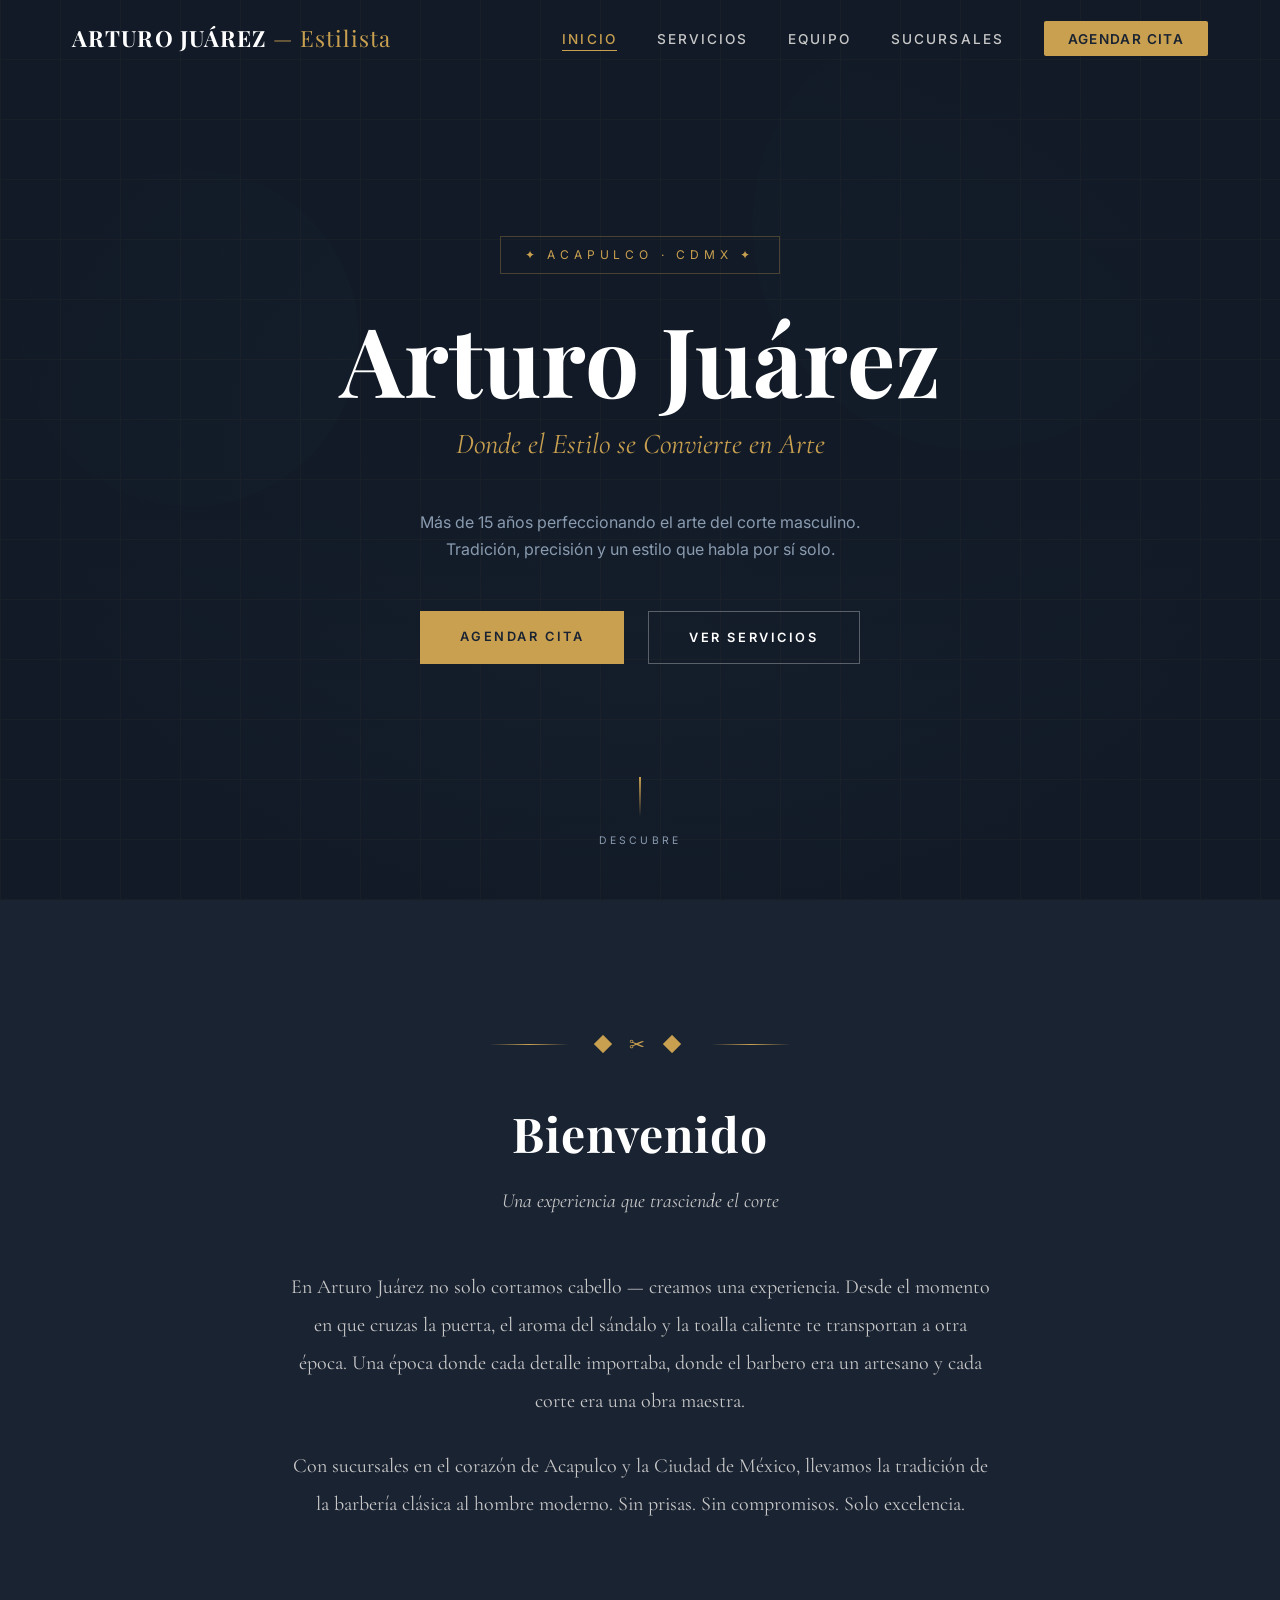
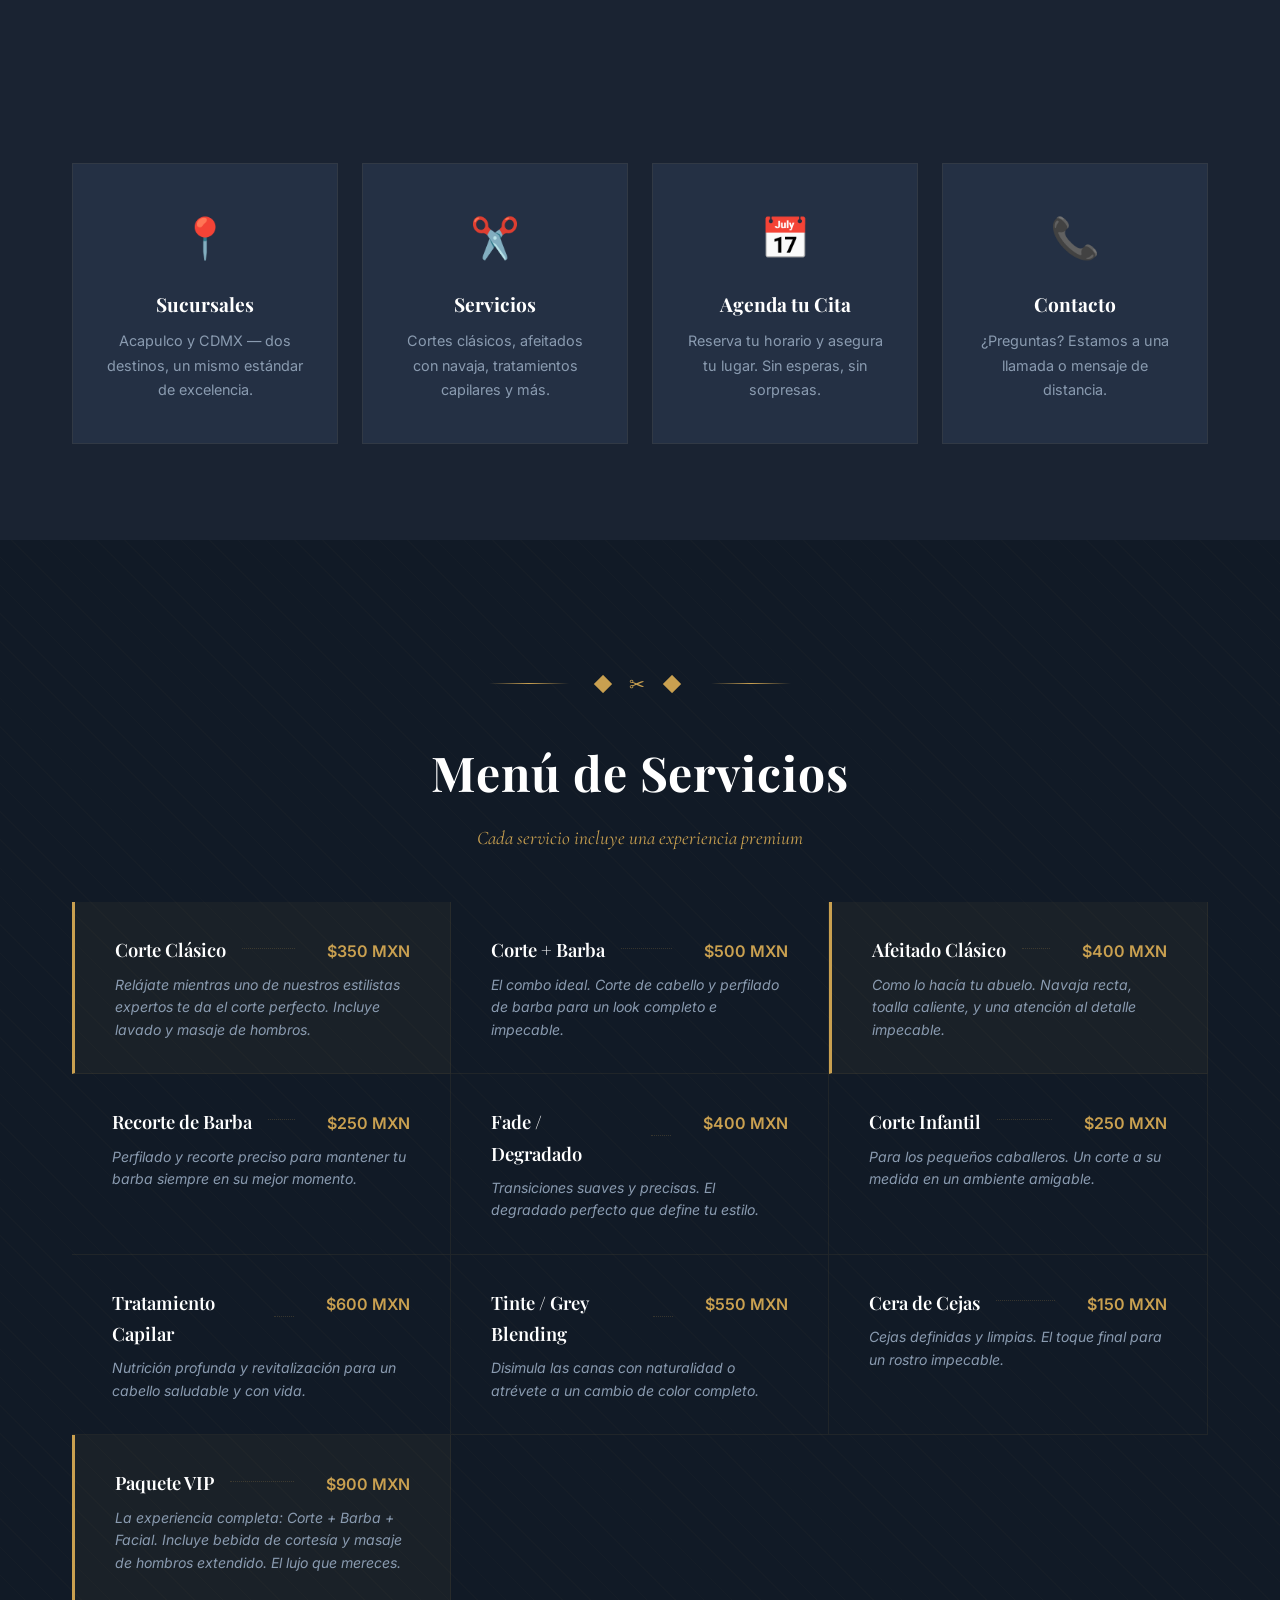
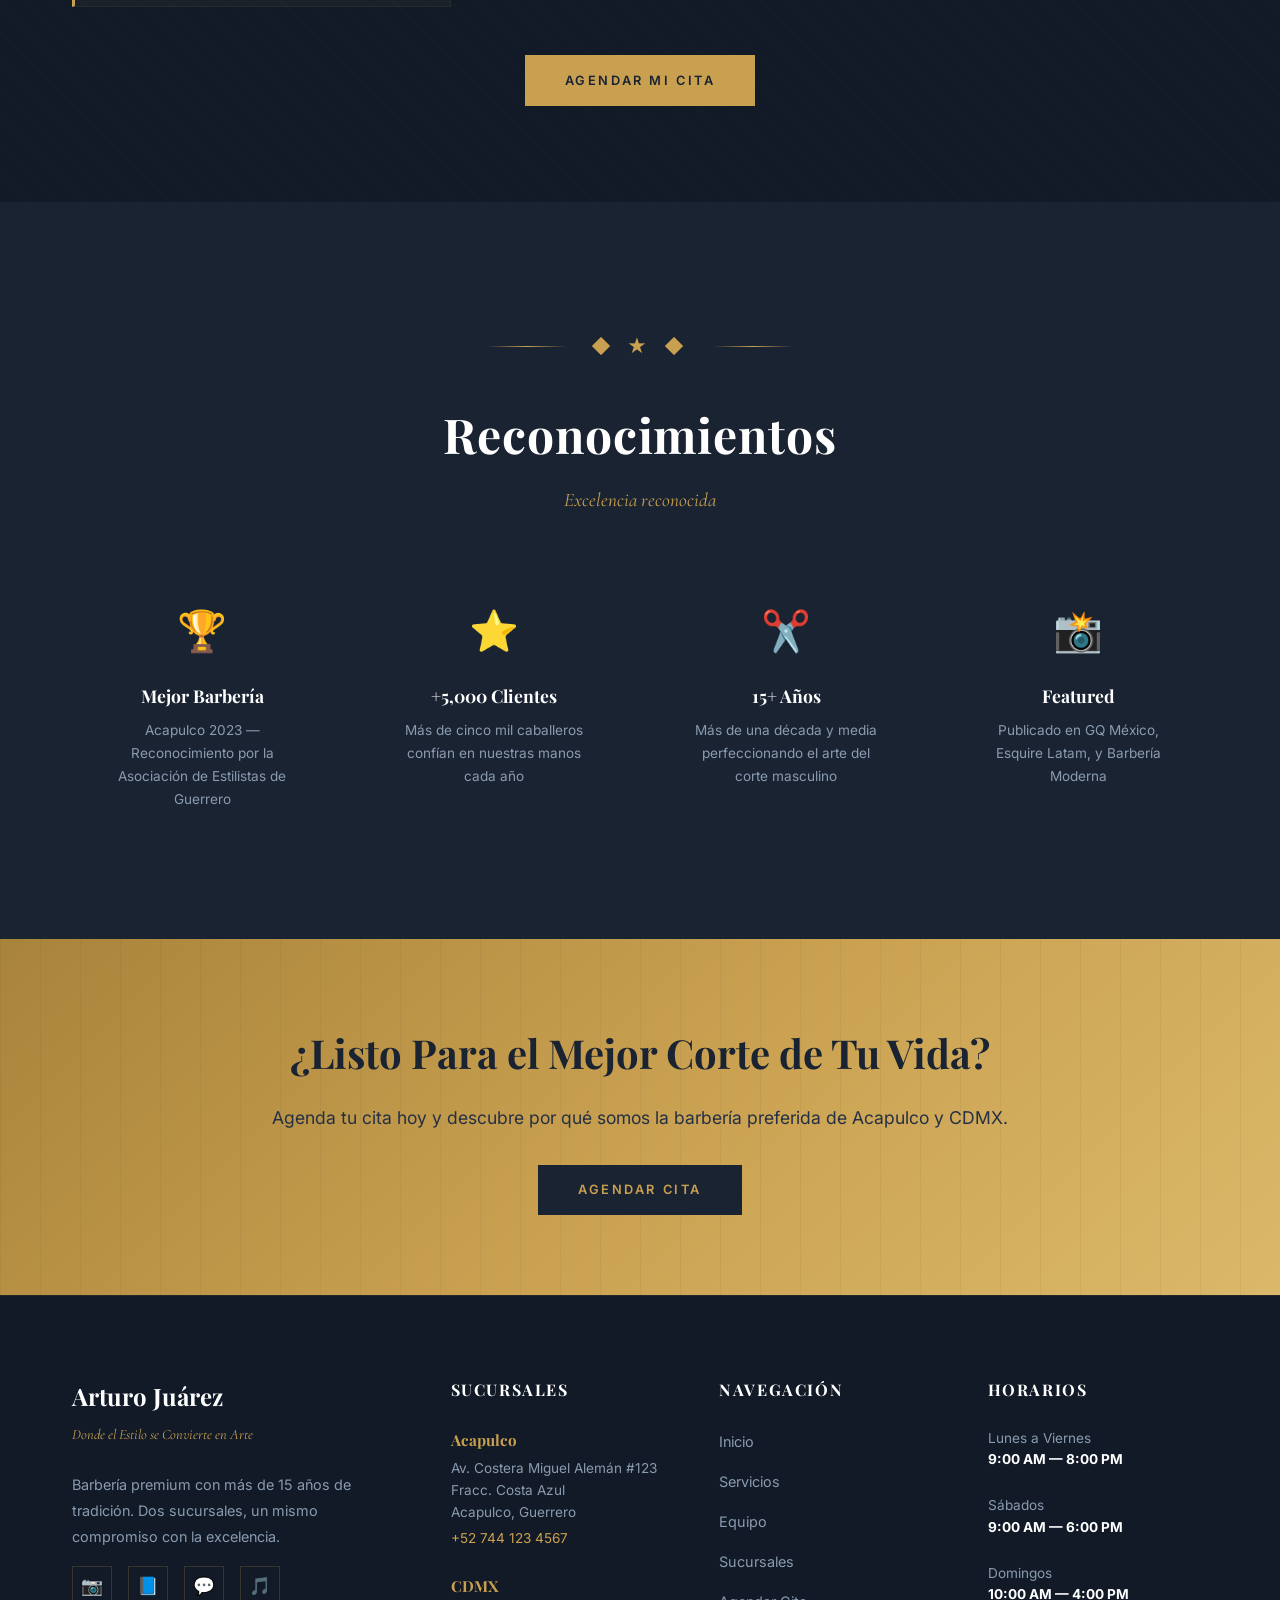
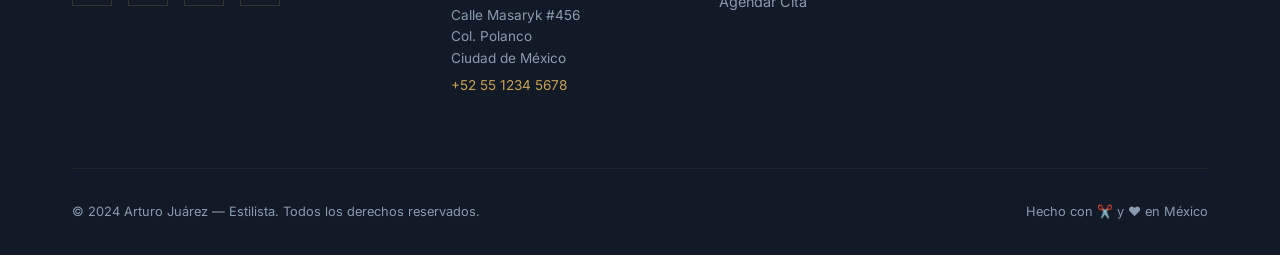
==== index.html @ 58797367 "Initial build: Arturo Juárez Estilista — premium barbershop site with scheduling" ====
<!DOCTYPE html>
<html lang="es">
<head>
  <meta charset="UTF-8">
  <meta name="viewport" content="width=device-width, initial-scale=1.0">
  <title>Arturo Juárez — Estilista | El Arte del Estilo</title>
  <meta name="description" content="Barbería premium en Acapulco y CDMX. Cortes clásicos, afeitados con navaja, y el arte del estilo masculino. Agenda tu cita hoy.">
  <link rel="stylesheet" href="style.css">
  <link rel="icon" href="data:image/svg+xml,<svg xmlns='http://www.w3.org/2000/svg' viewBox='0 0 100 100'><text y='.9em' font-size='90'>✂️</text></svg>">
</head>
<body>

  <!-- ====== NAVIGATION ====== -->
  <nav class="navbar" id="navbar">
    <div class="container">
      <a href="index.html" class="nav-logo">ARTURO JUÁREZ <span>— Estilista</span></a>
      <ul class="nav-links" id="navLinks">
        <li><a href="index.html" class="active">Inicio</a></li>
        <li><a href="#servicios">Servicios</a></li>
        <li><a href="#equipo">Equipo</a></li>
        <li><a href="sucursales.html">Sucursales</a></li>
        <li><a href="calendario.html" class="nav-cta">Agendar Cita</a></li>
      </ul>
      <button class="menu-toggle" id="menuToggle" aria-label="Menú">
        <span></span>
        <span></span>
        <span></span>
      </button>
    </div>
  </nav>

  <!-- ====== HERO ====== -->
  <section class="hero">
    <div class="hero-bg">
      <div class="hero-pattern"></div>
    </div>
    <div class="hero-content">
      <span class="hero-badge">✦ Acapulco · CDMX ✦</span>
      <h1 class="hero-title">Arturo Juárez</h1>
      <p class="hero-tagline">Donde el Estilo se Convierte en Arte</p>
      <p class="hero-desc">Más de 15 años perfeccionando el arte del corte masculino. Tradición, precisión y un estilo que habla por sí solo.</p>
      <div class="hero-buttons">
        <a href="calendario.html" class="btn btn-primary">Agendar Cita</a>
        <a href="#servicios" class="btn btn-outline">Ver Servicios</a>
      </div>
    </div>
    <div class="hero-scroll">
      <span></span>
      <small>Descubre</small>
    </div>
  </section>

  <!-- ====== INTRO ====== -->
  <section class="intro section-padding">
    <div class="container text-center">
      <div class="divider">
        <span class="divider-icon">◆ ✂ ◆</span>
      </div>
      <div class="intro-content reveal">
        <h2 class="section-title">Bienvenido</h2>
        <p class="section-subtitle">Una experiencia que trasciende el corte</p>
        <p>
          En Arturo Juárez no solo cortamos cabello — creamos una experiencia. Desde el momento en que cruzas la puerta, 
          el aroma del sándalo y la toalla caliente te transportan a otra época. Una época donde cada detalle importaba, 
          donde el barbero era un artesano y cada corte era una obra maestra.
        </p>
        <br>
        <p>
          Con sucursales en el corazón de Acapulco y la Ciudad de México, llevamos la tradición de la barbería clásica 
          al hombre moderno. Sin prisas. Sin compromisos. Solo excelencia.
        </p>
      </div>
    </div>
  </section>

  <!-- ====== QUICK LINKS ====== -->
  <section class="section-padding">
    <div class="container">
      <div class="quick-links">
        <a href="sucursales.html" class="quick-link-card reveal">
          <span class="quick-link-icon">📍</span>
          <h3>Sucursales</h3>
          <p>Acapulco y CDMX — dos destinos, un mismo estándar de excelencia.</p>
        </a>
        <a href="#servicios" class="quick-link-card reveal">
          <span class="quick-link-icon">✂️</span>
          <h3>Servicios</h3>
          <p>Cortes clásicos, afeitados con navaja, tratamientos capilares y más.</p>
        </a>
        <a href="calendario.html" class="quick-link-card reveal">
          <span class="quick-link-icon">📅</span>
          <h3>Agenda tu Cita</h3>
          <p>Reserva tu horario y asegura tu lugar. Sin esperas, sin sorpresas.</p>
        </a>
        <a href="#contacto" class="quick-link-card reveal">
          <span class="quick-link-icon">📞</span>
          <h3>Contacto</h3>
          <p>¿Preguntas? Estamos a una llamada o mensaje de distancia.</p>
        </a>
      </div>
    </div>
  </section>

  <!-- ====== SERVICES ====== -->
  <section class="services section-padding" id="servicios">
    <div class="container text-center">
      <div class="divider">
        <span class="divider-icon">◆ ✂ ◆</span>
      </div>
      <h2 class="section-title reveal">Menú de Servicios</h2>
      <p class="section-subtitle reveal">Cada servicio incluye una experiencia premium</p>
    </div>
    <div class="container">
      <div class="services-grid reveal">
        <div class="service-item service-featured">
          <div class="service-header">
            <span class="service-name">Corte Clásico</span>
            <span class="service-dots"></span>
            <span class="service-price">$350 MXN</span>
          </div>
          <p class="service-desc">Relájate mientras uno de nuestros estilistas expertos te da el corte perfecto. Incluye lavado y masaje de hombros.</p>
        </div>

        <div class="service-item">
          <div class="service-header">
            <span class="service-name">Corte + Barba</span>
            <span class="service-dots"></span>
            <span class="service-price">$500 MXN</span>
          </div>
          <p class="service-desc">El combo ideal. Corte de cabello y perfilado de barba para un look completo e impecable.</p>
        </div>

        <div class="service-item service-featured">
          <div class="service-header">
            <span class="service-name">Afeitado Clásico</span>
            <span class="service-dots"></span>
            <span class="service-price">$400 MXN</span>
          </div>
          <p class="service-desc">Como lo hacía tu abuelo. Navaja recta, toalla caliente, y una atención al detalle impecable.</p>
        </div>

        <div class="service-item">
          <div class="service-header">
            <span class="service-name">Recorte de Barba</span>
            <span class="service-dots"></span>
            <span class="service-price">$250 MXN</span>
          </div>
          <p class="service-desc">Perfilado y recorte preciso para mantener tu barba siempre en su mejor momento.</p>
        </div>

        <div class="service-item">
          <div class="service-header">
            <span class="service-name">Fade / Degradado</span>
            <span class="service-dots"></span>
            <span class="service-price">$400 MXN</span>
          </div>
          <p class="service-desc">Transiciones suaves y precisas. El degradado perfecto que define tu estilo.</p>
        </div>

        <div class="service-item">
          <div class="service-header">
            <span class="service-name">Corte Infantil</span>
            <span class="service-dots"></span>
            <span class="service-price">$250 MXN</span>
          </div>
          <p class="service-desc">Para los pequeños caballeros. Un corte a su medida en un ambiente amigable.</p>
        </div>

        <div class="service-item">
          <div class="service-header">
            <span class="service-name">Tratamiento Capilar</span>
            <span class="service-dots"></span>
            <span class="service-price">$600 MXN</span>
          </div>
          <p class="service-desc">Nutrición profunda y revitalización para un cabello saludable y con vida.</p>
        </div>

        <div class="service-item">
          <div class="service-header">
            <span class="service-name">Tinte / Grey Blending</span>
            <span class="service-dots"></span>
            <span class="service-price">$550 MXN</span>
          </div>
          <p class="service-desc">Disimula las canas con naturalidad o atrévete a un cambio de color completo.</p>
        </div>

        <div class="service-item">
          <div class="service-header">
            <span class="service-name">Cera de Cejas</span>
            <span class="service-dots"></span>
            <span class="service-price">$150 MXN</span>
          </div>
          <p class="service-desc">Cejas definidas y limpias. El toque final para un rostro impecable.</p>
        </div>

        <div class="service-item service-featured">
          <div class="service-header">
            <span class="service-name">Paquete VIP</span>
            <span class="service-dots"></span>
            <span class="service-price">$900 MXN</span>
          </div>
          <p class="service-desc">La experiencia completa: Corte + Barba + Facial. Incluye bebida de cortesía y masaje de hombros extendido. El lujo que mereces.</p>
        </div>
      </div>

      <div class="text-center" style="margin-top: 3rem;">
        <a href="calendario.html" class="btn btn-primary reveal">Agendar Mi Cita</a>
      </div>
    </div>
  </section>

  <!-- ====== AWARDS ====== -->
  <section class="awards section-padding" id="equipo">
    <div class="container text-center">
      <div class="divider">
        <span class="divider-icon">◆ ★ ◆</span>
      </div>
      <h2 class="section-title reveal">Reconocimientos</h2>
      <p class="section-subtitle reveal">Excelencia reconocida</p>

      <div class="awards-grid reveal">
        <div class="award-card">
          <div class="award-icon">🏆</div>
          <h4>Mejor Barbería</h4>
          <p>Acapulco 2023 — Reconocimiento por la Asociación de Estilistas de Guerrero</p>
        </div>
        <div class="award-card">
          <div class="award-icon">⭐</div>
          <h4>+5,000 Clientes</h4>
          <p>Más de cinco mil caballeros confían en nuestras manos cada año</p>
        </div>
        <div class="award-card">
          <div class="award-icon">✂️</div>
          <h4>15+ Años</h4>
          <p>Más de una década y media perfeccionando el arte del corte masculino</p>
        </div>
        <div class="award-card">
          <div class="award-icon">📸</div>
          <h4>Featured</h4>
          <p>Publicado en GQ México, Esquire Latam, y Barbería Moderna</p>
        </div>
      </div>
    </div>
  </section>

  <!-- ====== CTA BANNER ====== -->
  <section class="cta-banner">
    <div class="container">
      <h2>¿Listo Para el Mejor Corte de Tu Vida?</h2>
      <p>Agenda tu cita hoy y descubre por qué somos la barbería preferida de Acapulco y CDMX.</p>
      <a href="calendario.html" class="btn">Agendar Cita</a>
    </div>
  </section>

  <!-- ====== FOOTER ====== -->
  <footer class="footer" id="contacto">
    <div class="container">
      <div class="footer-grid">
        <div class="footer-brand">
          <h3>Arturo Juárez</h3>
          <p class="tagline">Donde el Estilo se Convierte en Arte</p>
          <p>Barbería premium con más de 15 años de tradición. Dos sucursales, un mismo compromiso con la excelencia.</p>
          <div class="footer-social">
            <a href="#" aria-label="Instagram">📷</a>
            <a href="#" aria-label="Facebook">📘</a>
            <a href="#" aria-label="WhatsApp">💬</a>
            <a href="#" aria-label="TikTok">🎵</a>
          </div>
        </div>

        <div>
          <h4>Sucursales</h4>
          <div class="footer-location">
            <h5>Acapulco</h5>
            <p>Av. Costera Miguel Alemán #123<br>Fracc. Costa Azul<br>Acapulco, Guerrero</p>
            <p style="margin-top: 0.3rem;"><a href="tel:+527441234567">+52 744 123 4567</a></p>
          </div>
          <div class="footer-location">
            <h5>CDMX</h5>
            <p>Calle Masaryk #456<br>Col. Polanco<br>Ciudad de México</p>
            <p style="margin-top: 0.3rem;"><a href="tel:+525512345678">+52 55 1234 5678</a></p>
          </div>
        </div>

        <div>
          <h4>Navegación</h4>
          <ul class="footer-links">
            <li><a href="index.html">Inicio</a></li>
            <li><a href="#servicios">Servicios</a></li>
            <li><a href="#equipo">Equipo</a></li>
            <li><a href="sucursales.html">Sucursales</a></li>
            <li><a href="calendario.html">Agendar Cita</a></li>
          </ul>
        </div>

        <div>
          <h4>Horarios</h4>
          <div class="footer-location">
            <p>Lunes a Viernes<br><strong style="color: var(--white);">9:00 AM — 8:00 PM</strong></p>
          </div>
          <div class="footer-location">
            <p>Sábados<br><strong style="color: var(--white);">9:00 AM — 6:00 PM</strong></p>
          </div>
          <div class="footer-location">
            <p>Domingos<br><strong style="color: var(--white);">10:00 AM — 4:00 PM</strong></p>
          </div>
        </div>
      </div>

      <div class="footer-bottom">
        <p>&copy; 2024 Arturo Juárez — Estilista. Todos los derechos reservados.</p>
        <p>Hecho con ✂️ y ❤️ en México</p>
      </div>
    </div>
  </footer>

  <script src="app.js"></script>
  <script>
    // Scroll reveal
    const reveals = document.querySelectorAll('.reveal');
    const observer = new IntersectionObserver((entries) => {
      entries.forEach(entry => {
        if (entry.isIntersecting) {
          entry.target.classList.add('visible');
        }
      });
    }, { threshold: 0.1 });
    reveals.forEach(el => observer.observe(el));
  </script>
</body>
</html>
---- style.css ----
/* ============================================
   Arturo Juárez — Estilista
   Premium Barbershop Aesthetic
   ============================================ */

@import url('https://fonts.googleapis.com/css2?family=Playfair+Display:ital,wght@0,400;0,500;0,600;0,700;0,800;0,900;1,400;1,500;1,600;1,700&family=Inter:wght@300;400;500;600;700&family=Cormorant+Garamond:ital,wght@0,400;0,500;0,600;0,700;1,400;1,500&display=swap');

/* --- CSS Variables --- */
:root {
  --navy: #1a2332;
  --navy-light: #243044;
  --navy-dark: #111a26;
  --gold: #c9a050;
  --gold-light: #dbb96a;
  --gold-dark: #a8833a;
  --cream: #f5f0e8;
  --white: #ffffff;
  --text-light: #c8c8c8;
  --text-muted: #8a9bb0;
  --green: #4caf50;
  --red: #e74c3c;
  --purple: #7c4dff;
  --orange: #ff9800;
  --font-heading: 'Playfair Display', Georgia, serif;
  --font-body: 'Inter', -apple-system, sans-serif;
  --font-accent: 'Cormorant Garamond', Georgia, serif;
  --transition: all 0.3s cubic-bezier(0.4, 0, 0.2, 1);
  --shadow: 0 4px 30px rgba(0, 0, 0, 0.3);
  --shadow-gold: 0 4px 20px rgba(201, 160, 80, 0.15);
}

/* --- Reset & Base --- */
*, *::before, *::after {
  margin: 0;
  padding: 0;
  box-sizing: border-box;
}

html {
  scroll-behavior: smooth;
  font-size: 16px;
}

body {
  font-family: var(--font-body);
  background: var(--navy);
  color: var(--text-light);
  line-height: 1.7;
  overflow-x: hidden;
  -webkit-font-smoothing: antialiased;
}

a {
  color: var(--gold);
  text-decoration: none;
  transition: var(--transition);
}

a:hover {
  color: var(--gold-light);
}

img {
  max-width: 100%;
  display: block;
}

/* --- Utility --- */
.container {
  max-width: 1200px;
  margin: 0 auto;
  padding: 0 2rem;
}

.section-padding {
  padding: 6rem 0;
}

.text-center {
  text-align: center;
}

.text-gold {
  color: var(--gold);
}

.sr-only {
  position: absolute;
  width: 1px;
  height: 1px;
  overflow: hidden;
  clip: rect(0, 0, 0, 0);
}

/* --- Decorative Aztec Divider --- */
.divider {
  display: flex;
  align-items: center;
  justify-content: center;
  gap: 1.5rem;
  margin: 2rem 0;
}

.divider::before,
.divider::after {
  content: '';
  height: 1px;
  width: 80px;
  background: linear-gradient(90deg, transparent, var(--gold), transparent);
}

.divider-icon {
  color: var(--gold);
  font-size: 1.2rem;
  letter-spacing: 0.3em;
}

/* --- Section Titles --- */
.section-title {
  font-family: var(--font-heading);
  font-size: clamp(2rem, 4vw, 3rem);
  color: var(--white);
  margin-bottom: 0.5rem;
  font-weight: 700;
  letter-spacing: 0.02em;
}

.section-subtitle {
  font-family: var(--font-accent);
  font-size: 1.2rem;
  color: var(--gold);
  font-style: italic;
  margin-bottom: 3rem;
  font-weight: 400;
}

/* ============================================
   NAVIGATION
   ============================================ */
.navbar {
  position: fixed;
  top: 0;
  left: 0;
  width: 100%;
  z-index: 1000;
  padding: 1.2rem 0;
  transition: var(--transition);
  background: transparent;
}

.navbar.scrolled {
  background: rgba(17, 26, 38, 0.97);
  backdrop-filter: blur(20px);
  padding: 0.8rem 0;
  box-shadow: 0 2px 30px rgba(0, 0, 0, 0.4);
}

.navbar .container {
  display: flex;
  align-items: center;
  justify-content: space-between;
}

.nav-logo {
  font-family: var(--font-heading);
  font-size: 1.4rem;
  color: var(--white);
  font-weight: 700;
  letter-spacing: 0.05em;
}

.nav-logo span {
  color: var(--gold);
  font-weight: 400;
}

.nav-links {
  display: flex;
  align-items: center;
  gap: 2.5rem;
  list-style: none;
}

.nav-links a {
  color: var(--text-light);
  font-size: 0.85rem;
  font-weight: 500;
  text-transform: uppercase;
  letter-spacing: 0.15em;
  position: relative;
  padding-bottom: 4px;
}

.nav-links a::after {
  content: '';
  position: absolute;
  bottom: 0;
  left: 0;
  width: 0;
  height: 1px;
  background: var(--gold);
  transition: var(--transition);
}

.nav-links a:hover,
.nav-links a.active {
  color: var(--gold);
}

.nav-links a:hover::after,
.nav-links a.active::after {
  width: 100%;
}

.nav-cta {
  background: var(--gold) !important;
  color: var(--navy) !important;
  padding: 0.6rem 1.5rem !important;
  border-radius: 2px;
  font-weight: 600 !important;
  letter-spacing: 0.1em !important;
  transition: var(--transition);
}

.nav-cta::after {
  display: none !important;
}

.nav-cta:hover {
  background: var(--gold-light) !important;
  transform: translateY(-1px);
  box-shadow: var(--shadow-gold);
}

/* Mobile Menu */
.menu-toggle {
  display: none;
  flex-direction: column;
  gap: 5px;
  cursor: pointer;
  padding: 5px;
  background: none;
  border: none;
}

.menu-toggle span {
  display: block;
  width: 25px;
  height: 2px;
  background: var(--white);
  transition: var(--transition);
}

.menu-toggle.active span:nth-child(1) {
  transform: rotate(45deg) translate(5px, 5px);
}

.menu-toggle.active span:nth-child(2) {
  opacity: 0;
}

.menu-toggle.active span:nth-child(3) {
  transform: rotate(-45deg) translate(5px, -5px);
}

/* ============================================
   HERO SECTION
   ============================================ */
.hero {
  position: relative;
  min-height: 100vh;
  display: flex;
  align-items: center;
  justify-content: center;
  text-align: center;
  overflow: hidden;
}

.hero-bg {
  position: absolute;
  inset: 0;
  background:
    linear-gradient(180deg,
      rgba(17, 26, 38, 0.4) 0%,
      rgba(17, 26, 38, 0.6) 50%,
      rgba(26, 35, 50, 1) 100%
    ),
    url('data:image/svg+xml,<svg xmlns="http://www.w3.org/2000/svg" viewBox="0 0 1200 800"><rect fill="%231a2332"/><circle cx="200" cy="300" r="150" fill="%23243044" opacity="0.5"/><circle cx="900" cy="200" r="200" fill="%23243044" opacity="0.3"/></svg>');
  background-size: cover;
  background-position: center;
  background-color: var(--navy-dark);
}

.hero-bg::before {
  content: '';
  position: absolute;
  inset: 0;
  background: radial-gradient(ellipse at center, transparent 0%, var(--navy-dark) 75%);
}

/* Animated geometric pattern overlay */
.hero-pattern {
  position: absolute;
  inset: 0;
  opacity: 0.04;
  background-image:
    repeating-linear-gradient(
      0deg,
      var(--gold) 0px,
      var(--gold) 1px,
      transparent 1px,
      transparent 60px
    ),
    repeating-linear-gradient(
      90deg,
      var(--gold) 0px,
      var(--gold) 1px,
      transparent 1px,
      transparent 60px
    );
}

.hero-content {
  position: relative;
  z-index: 2;
  padding: 0 2rem;
}

.hero-badge {
  display: inline-block;
  font-family: var(--font-body);
  font-size: 0.75rem;
  text-transform: uppercase;
  letter-spacing: 0.4em;
  color: var(--gold);
  border: 1px solid rgba(201, 160, 80, 0.3);
  padding: 0.5rem 1.5rem;
  margin-bottom: 2rem;
  animation: fadeInDown 1s ease 0.2s both;
}

.hero-title {
  font-family: var(--font-heading);
  font-size: clamp(3rem, 8vw, 6rem);
  color: var(--white);
  font-weight: 700;
  line-height: 1.1;
  margin-bottom: 0.5rem;
  animation: fadeInUp 1s ease 0.4s both;
}

.hero-tagline {
  font-family: var(--font-accent);
  font-size: clamp(1.2rem, 3vw, 1.8rem);
  color: var(--gold);
  font-style: italic;
  font-weight: 400;
  margin-bottom: 2.5rem;
  animation: fadeInUp 1s ease 0.6s both;
}

.hero-desc {
  font-size: 1rem;
  color: var(--text-muted);
  max-width: 500px;
  margin: 0 auto 3rem;
  animation: fadeInUp 1s ease 0.8s both;
}

.hero-buttons {
  display: flex;
  gap: 1.5rem;
  justify-content: center;
  flex-wrap: wrap;
  animation: fadeInUp 1s ease 1s both;
}

.hero-scroll {
  position: absolute;
  bottom: 3rem;
  left: 50%;
  transform: translateX(-50%);
  z-index: 2;
  animation: bounce 2s infinite;
}

.hero-scroll span {
  display: block;
  width: 2px;
  height: 40px;
  background: linear-gradient(to bottom, var(--gold), transparent);
  margin: 0 auto 0.5rem;
}

.hero-scroll small {
  font-size: 0.65rem;
  text-transform: uppercase;
  letter-spacing: 0.3em;
  color: var(--text-muted);
}

/* ============================================
   BUTTONS
   ============================================ */
.btn {
  display: inline-block;
  padding: 0.9rem 2.5rem;
  font-family: var(--font-body);
  font-size: 0.8rem;
  font-weight: 600;
  text-transform: uppercase;
  letter-spacing: 0.2em;
  border: none;
  cursor: pointer;
  transition: var(--transition);
  text-align: center;
}

.btn-primary {
  background: var(--gold);
  color: var(--navy);
}

.btn-primary:hover {
  background: var(--gold-light);
  color: var(--navy);
  transform: translateY(-2px);
  box-shadow: var(--shadow-gold);
}

.btn-outline {
  background: transparent;
  color: var(--white);
  border: 1px solid rgba(255, 255, 255, 0.3);
}

.btn-outline:hover {
  border-color: var(--gold);
  color: var(--gold);
  transform: translateY(-2px);
}

/* ============================================
   INTRO / WELCOME
   ============================================ */
.intro {
  background: var(--navy);
  position: relative;
}

.intro-content {
  max-width: 700px;
  margin: 0 auto;
}

.intro-content p {
  font-family: var(--font-accent);
  font-size: 1.25rem;
  line-height: 1.9;
  color: var(--text-light);
}

/* ============================================
   QUICK LINKS
   ============================================ */
.quick-links {
  display: grid;
  grid-template-columns: repeat(auto-fit, minmax(250px, 1fr));
  gap: 1.5rem;
  margin-top: 3rem;
}

.quick-link-card {
  background: var(--navy-light);
  padding: 2.5rem 2rem;
  text-align: center;
  border: 1px solid rgba(201, 160, 80, 0.08);
  transition: var(--transition);
  position: relative;
  overflow: hidden;
}

.quick-link-card::before {
  content: '';
  position: absolute;
  top: 0;
  left: 0;
  width: 100%;
  height: 2px;
  background: linear-gradient(90deg, transparent, var(--gold), transparent);
  transform: scaleX(0);
  transition: var(--transition);
}

.quick-link-card:hover {
  transform: translateY(-5px);
  border-color: rgba(201, 160, 80, 0.2);
  box-shadow: var(--shadow);
}

.quick-link-card:hover::before {
  transform: scaleX(1);
}

.quick-link-icon {
  font-size: 2.5rem;
  margin-bottom: 1rem;
  display: block;
}

.quick-link-card h3 {
  font-family: var(--font-heading);
  color: var(--white);
  font-size: 1.2rem;
  margin-bottom: 0.5rem;
}

.quick-link-card p {
  font-size: 0.9rem;
  color: var(--text-muted);
}

/* ============================================
   SERVICES / MENU
   ============================================ */
.services {
  background: var(--navy-dark);
  position: relative;
}

.services::before {
  content: '';
  position: absolute;
  top: 0;
  left: 0;
  width: 100%;
  height: 100%;
  opacity: 0.02;
  background-image:
    repeating-linear-gradient(
      45deg,
      var(--gold) 0px,
      var(--gold) 1px,
      transparent 1px,
      transparent 20px
    );
}

.services-grid {
  display: grid;
  grid-template-columns: repeat(auto-fill, minmax(340px, 1fr));
  gap: 0;
  position: relative;
}

.service-item {
  padding: 2rem 2.5rem;
  border-bottom: 1px solid rgba(201, 160, 80, 0.08);
  border-right: 1px solid rgba(201, 160, 80, 0.08);
  transition: var(--transition);
  position: relative;
}

.service-item:hover {
  background: rgba(201, 160, 80, 0.03);
}

.service-header {
  display: flex;
  justify-content: space-between;
  align-items: baseline;
  margin-bottom: 0.5rem;
}

.service-name {
  font-family: var(--font-heading);
  font-size: 1.15rem;
  color: var(--white);
  font-weight: 600;
}

.service-price {
  font-family: var(--font-body);
  font-size: 1rem;
  color: var(--gold);
  font-weight: 600;
  white-space: nowrap;
  margin-left: 1rem;
}

.service-dots {
  flex: 1;
  border-bottom: 1px dotted rgba(201, 160, 80, 0.2);
  margin: 0 1rem;
  min-width: 20px;
  align-self: center;
  margin-bottom: 4px;
}

.service-desc {
  font-size: 0.88rem;
  color: var(--text-muted);
  line-height: 1.6;
  font-style: italic;
}

.service-featured {
  background: rgba(201, 160, 80, 0.05);
  border-left: 3px solid var(--gold);
}

/* ============================================
   AWARDS / RECOGNITION
   ============================================ */
.awards {
  background: var(--navy);
}

.awards-grid {
  display: grid;
  grid-template-columns: repeat(auto-fit, minmax(220px, 1fr));
  gap: 2rem;
  margin-top: 3rem;
}

.award-card {
  text-align: center;
  padding: 2rem;
}

.award-icon {
  font-size: 2.5rem;
  margin-bottom: 1rem;
}

.award-card h4 {
  font-family: var(--font-heading);
  color: var(--white);
  font-size: 1.1rem;
  margin-bottom: 0.5rem;
}

.award-card p {
  font-size: 0.85rem;
  color: var(--text-muted);
}

/* ============================================
   CTA BANNER
   ============================================ */
.cta-banner {
  background: linear-gradient(135deg, var(--gold-dark) 0%, var(--gold) 50%, var(--gold-light) 100%);
  padding: 5rem 0;
  text-align: center;
  position: relative;
  overflow: hidden;
}

.cta-banner::before {
  content: '';
  position: absolute;
  inset: 0;
  background: repeating-linear-gradient(
    90deg,
    rgba(26, 35, 50, 0.05) 0px,
    rgba(26, 35, 50, 0.05) 1px,
    transparent 1px,
    transparent 40px
  );
}

.cta-banner h2 {
  font-family: var(--font-heading);
  font-size: clamp(1.8rem, 4vw, 2.5rem);
  color: var(--navy);
  margin-bottom: 1rem;
  position: relative;
}

.cta-banner p {
  color: var(--navy-light);
  font-size: 1.1rem;
  margin-bottom: 2rem;
  position: relative;
}

.cta-banner .btn {
  background: var(--navy);
  color: var(--gold);
  position: relative;
}

.cta-banner .btn:hover {
  background: var(--navy-dark);
  transform: translateY(-2px);
  box-shadow: var(--shadow);
}

/* ============================================
   FOOTER
   ============================================ */
.footer {
  background: var(--navy-dark);
  padding: 5rem 0 2rem;
  border-top: 1px solid rgba(201, 160, 80, 0.1);
}

.footer-grid {
  display: grid;
  grid-template-columns: 1.5fr 1fr 1fr 1fr;
  gap: 3rem;
  margin-bottom: 3rem;
}

.footer-brand h3 {
  font-family: var(--font-heading);
  font-size: 1.5rem;
  color: var(--white);
  margin-bottom: 0.3rem;
}

.footer-brand .tagline {
  font-family: var(--font-accent);
  color: var(--gold);
  font-style: italic;
  margin-bottom: 1.5rem;
}

.footer-brand p {
  font-size: 0.9rem;
  color: var(--text-muted);
  line-height: 1.8;
}

.footer h4 {
  font-family: var(--font-heading);
  font-size: 1rem;
  color: var(--white);
  margin-bottom: 1.5rem;
  text-transform: uppercase;
  letter-spacing: 0.1em;
}

.footer-location {
  margin-bottom: 1.5rem;
}

.footer-location h5 {
  font-family: var(--font-heading);
  color: var(--gold);
  font-size: 0.95rem;
  margin-bottom: 0.3rem;
}

.footer-location p {
  font-size: 0.85rem;
  color: var(--text-muted);
  line-height: 1.6;
}

.footer-links {
  list-style: none;
}

.footer-links li {
  margin-bottom: 0.8rem;
}

.footer-links a {
  font-size: 0.9rem;
  color: var(--text-muted);
}

.footer-links a:hover {
  color: var(--gold);
}

.footer-social {
  display: flex;
  gap: 1rem;
  margin-top: 1rem;
}

.footer-social a {
  display: flex;
  align-items: center;
  justify-content: center;
  width: 40px;
  height: 40px;
  border: 1px solid rgba(201, 160, 80, 0.2);
  color: var(--text-muted);
  font-size: 1.1rem;
  transition: var(--transition);
}

.footer-social a:hover {
  border-color: var(--gold);
  color: var(--gold);
  transform: translateY(-2px);
}

.footer-bottom {
  border-top: 1px solid rgba(201, 160, 80, 0.08);
  padding-top: 2rem;
  display: flex;
  justify-content: space-between;
  align-items: center;
  font-size: 0.8rem;
  color: var(--text-muted);
}

/* ============================================
   SUCURSALES PAGE
   ============================================ */
.page-hero {
  min-height: 50vh;
  display: flex;
  align-items: center;
  justify-content: center;
  text-align: center;
  background: linear-gradient(180deg, var(--navy-dark) 0%, var(--navy) 100%);
  position: relative;
  padding-top: 5rem;
}

.page-hero .hero-pattern {
  opacity: 0.03;
}

.location-cards {
  display: grid;
  grid-template-columns: repeat(auto-fit, minmax(400px, 1fr));
  gap: 3rem;
}

.location-card {
  background: var(--navy-light);
  border: 1px solid rgba(201, 160, 80, 0.1);
  overflow: hidden;
  transition: var(--transition);
}

.location-card:hover {
  transform: translateY(-5px);
  box-shadow: var(--shadow);
  border-color: rgba(201, 160, 80, 0.2);
}

.location-image {
  height: 280px;
  background: var(--navy-dark);
  display: flex;
  align-items: center;
  justify-content: center;
  font-size: 4rem;
  position: relative;
  overflow: hidden;
}

.location-image::after {
  content: '';
  position: absolute;
  bottom: 0;
  left: 0;
  width: 100%;
  height: 50%;
  background: linear-gradient(to top, var(--navy-light), transparent);
}

.location-badge {
  position: absolute;
  top: 1.5rem;
  right: 1.5rem;
  background: var(--gold);
  color: var(--navy);
  padding: 0.3rem 1rem;
  font-size: 0.7rem;
  font-weight: 700;
  text-transform: uppercase;
  letter-spacing: 0.15em;
  z-index: 1;
}

.location-info {
  padding: 2.5rem;
}

.location-info h3 {
  font-family: var(--font-heading);
  font-size: 1.5rem;
  color: var(--white);
  margin-bottom: 1rem;
}

.location-detail {
  display: flex;
  gap: 0.8rem;
  margin-bottom: 0.8rem;
  font-size: 0.9rem;
  color: var(--text-muted);
}

.location-detail-icon {
  color: var(--gold);
  min-width: 20px;
}

.location-hours {
  margin-top: 1.5rem;
  padding-top: 1.5rem;
  border-top: 1px solid rgba(201, 160, 80, 0.08);
}

.location-hours h4 {
  font-family: var(--font-heading);
  color: var(--gold);
  font-size: 0.95rem;
  margin-bottom: 0.8rem;
}

.hours-row {
  display: flex;
  justify-content: space-between;
  font-size: 0.85rem;
  padding: 0.3rem 0;
  color: var(--text-muted);
}

.map-placeholder {
  height: 250px;
  background: var(--navy-dark);
  display: flex;
  align-items: center;
  justify-content: center;
  color: var(--text-muted);
  font-size: 0.9rem;
  border-top: 1px solid rgba(201, 160, 80, 0.08);
}

/* ============================================
   CALENDAR PAGE
   ============================================ */
.calendar-page {
  padding-top: 6rem;
  min-height: 100vh;
}

.calendar-header {
  display: flex;
  justify-content: space-between;
  align-items: center;
  margin-bottom: 2rem;
  flex-wrap: wrap;
  gap: 1rem;
}

.calendar-header h1 {
  font-family: var(--font-heading);
  font-size: 1.8rem;
  color: var(--white);
}

/* Location Tabs */
.location-tabs {
  display: flex;
  gap: 0;
  border: 1px solid rgba(201, 160, 80, 0.2);
}

.location-tab {
  padding: 0.6rem 1.8rem;
  font-size: 0.8rem;
  font-weight: 600;
  text-transform: uppercase;
  letter-spacing: 0.15em;
  cursor: pointer;
  transition: var(--transition);
  background: transparent;
  color: var(--text-muted);
  border: none;
  font-family: var(--font-body);
}

.location-tab.active {
  background: var(--gold);
  color: var(--navy);
}

.location-tab:hover:not(.active) {
  color: var(--gold);
  background: rgba(201, 160, 80, 0.05);
}

/* View Toggle */
.view-toggle {
  display: flex;
  gap: 0.5rem;
}

.view-btn {
  padding: 0.5rem 1.2rem;
  font-size: 0.75rem;
  font-weight: 600;
  text-transform: uppercase;
  letter-spacing: 0.1em;
  cursor: pointer;
  transition: var(--transition);
  background: transparent;
  color: var(--text-muted);
  border: 1px solid rgba(201, 160, 80, 0.15);
  font-family: var(--font-body);
}

.view-btn.active {
  border-color: var(--gold);
  color: var(--gold);
}

/* Calendar Layout */
.calendar-layout {
  display: grid;
  grid-template-columns: 1fr 320px;
  gap: 2rem;
}

/* Calendar Grid */
.calendar-nav {
  display: flex;
  align-items: center;
  justify-content: space-between;
  margin-bottom: 1.5rem;
}

.calendar-nav h2 {
  font-family: var(--font-heading);
  font-size: 1.5rem;
  color: var(--white);
}

.calendar-nav button {
  background: transparent;
  border: 1px solid rgba(201, 160, 80, 0.2);
  color: var(--gold);
  width: 40px;
  height: 40px;
  cursor: pointer;
  font-size: 1.2rem;
  transition: var(--transition);
  display: flex;
  align-items: center;
  justify-content: center;
}

.calendar-nav button:hover {
  background: rgba(201, 160, 80, 0.1);
  border-color: var(--gold);
}

.calendar-weekdays {
  display: grid;
  grid-template-columns: repeat(7, 1fr);
  gap: 2px;
  margin-bottom: 2px;
}

.calendar-weekday {
  padding: 0.8rem;
  text-align: center;
  font-size: 0.7rem;
  font-weight: 700;
  text-transform: uppercase;
  letter-spacing: 0.15em;
  color: var(--gold);
  background: var(--navy-dark);
}

.calendar-days {
  display: grid;
  grid-template-columns: repeat(7, 1fr);
  gap: 2px;
}

.calendar-day {
  aspect-ratio: 1;
  background: var(--navy-light);
  display: flex;
  flex-direction: column;
  align-items: center;
  justify-content: center;
  cursor: pointer;
  transition: var(--transition);
  border: 2px solid transparent;
  position: relative;
  min-height: 70px;
}

.calendar-day:hover {
  border-color: rgba(201, 160, 80, 0.3);
}

.calendar-day.today {
  border-color: var(--gold);
}

.calendar-day.other-month {
  opacity: 0.3;
}

.calendar-day.selected {
  border-color: var(--gold);
  background: rgba(201, 160, 80, 0.08);
}

.calendar-day .day-number {
  font-size: 1rem;
  font-weight: 600;
  color: var(--white);
}

.calendar-day .day-indicator {
  width: 8px;
  height: 8px;
  border-radius: 50%;
  margin-top: 4px;
}

.calendar-day.status-available .day-indicator {
  background: var(--green);
}

.calendar-day.status-booked .day-indicator {
  background: var(--red);
}

.calendar-day.status-vacation .day-indicator {
  background: var(--purple);
}

.calendar-day.status-travel .day-indicator {
  background: var(--orange);
}

/* Calendar Sidebar */
.calendar-sidebar {
  display: flex;
  flex-direction: column;
  gap: 1.5rem;
}

.sidebar-card {
  background: var(--navy-light);
  padding: 1.5rem;
  border: 1px solid rgba(201, 160, 80, 0.08);
}

.sidebar-card h3 {
  font-family: var(--font-heading);
  font-size: 1.1rem;
  color: var(--white);
  margin-bottom: 1rem;
  padding-bottom: 0.8rem;
  border-bottom: 1px solid rgba(201, 160, 80, 0.1);
}

/* Day Detail Panel */
.day-detail {
  display: none;
}

.day-detail.active {
  display: block;
}

.day-detail-date {
  font-family: var(--font-heading);
  font-size: 1.2rem;
  color: var(--gold);
  margin-bottom: 1rem;
}

.status-selector {
  display: flex;
  flex-wrap: wrap;
  gap: 0.5rem;
  margin-bottom: 1rem;
}

.status-btn {
  padding: 0.4rem 0.8rem;
  font-size: 0.7rem;
  font-weight: 600;
  text-transform: uppercase;
  letter-spacing: 0.1em;
  cursor: pointer;
  transition: var(--transition);
  border: 1px solid rgba(255, 255, 255, 0.1);
  background: transparent;
  color: var(--text-muted);
  font-family: var(--font-body);
}

.status-btn.active {
  color: var(--white);
}

.status-btn[data-status="available"].active {
  border-color: var(--green);
  background: rgba(76, 175, 80, 0.15);
  color: var(--green);
}

.status-btn[data-status="booked"].active {
  border-color: var(--red);
  background: rgba(231, 76, 60, 0.15);
  color: var(--red);
}

.status-btn[data-status="vacation"].active {
  border-color: var(--purple);
  background: rgba(124, 77, 255, 0.15);
  color: var(--purple);
}

.status-btn[data-status="travel"].active {
  border-color: var(--orange);
  background: rgba(255, 152, 0, 0.15);
  color: var(--orange);
}

/* Time Slots */
.time-slots {
  display: grid;
  grid-template-columns: repeat(3, 1fr);
  gap: 0.4rem;
  margin-top: 1rem;
}

.time-slot {
  padding: 0.5rem;
  text-align: center;
  font-size: 0.75rem;
  font-weight: 500;
  background: var(--navy-dark);
  color: var(--text-muted);
  cursor: pointer;
  transition: var(--transition);
  border: 1px solid transparent;
}

.time-slot:hover {
  border-color: rgba(201, 160, 80, 0.3);
}

.time-slot.booked {
  background: rgba(231, 76, 60, 0.15);
  color: var(--red);
  border-color: rgba(231, 76, 60, 0.2);
}

.time-slot.available {
  background: rgba(76, 175, 80, 0.1);
  color: var(--green);
  border-color: rgba(76, 175, 80, 0.15);
}

/* Notes */
.day-notes {
  margin-top: 1rem;
}

.day-notes textarea {
  width: 100%;
  padding: 0.8rem;
  background: var(--navy-dark);
  border: 1px solid rgba(201, 160, 80, 0.1);
  color: var(--text-light);
  font-family: var(--font-body);
  font-size: 0.85rem;
  resize: vertical;
  min-height: 80px;
  transition: var(--transition);
}

.day-notes textarea:focus {
  outline: none;
  border-color: var(--gold);
}

.day-notes textarea::placeholder {
  color: var(--text-muted);
}

/* Stats */
.stat-row {
  display: flex;
  justify-content: space-between;
  align-items: center;
  padding: 0.6rem 0;
  border-bottom: 1px solid rgba(201, 160, 80, 0.05);
}

.stat-row:last-child {
  border-bottom: none;
}

.stat-label {
  font-size: 0.85rem;
  color: var(--text-muted);
  display: flex;
  align-items: center;
  gap: 0.5rem;
}

.stat-dot {
  width: 10px;
  height: 10px;
  border-radius: 50%;
  display: inline-block;
}

.stat-value {
  font-size: 1.1rem;
  font-weight: 700;
  color: var(--white);
}

/* Legend */
.legend {
  display: flex;
  flex-wrap: wrap;
  gap: 1rem;
  margin-top: 1rem;
}

.legend-item {
  display: flex;
  align-items: center;
  gap: 0.5rem;
  font-size: 0.8rem;
  color: var(--text-muted);
}

.legend-dot {
  width: 10px;
  height: 10px;
  border-radius: 50%;
}

/* Vacation Planner */
.vacation-inputs {
  display: flex;
  flex-direction: column;
  gap: 0.8rem;
}

.vacation-inputs label {
  font-size: 0.8rem;
  color: var(--text-muted);
  text-transform: uppercase;
  letter-spacing: 0.1em;
}

.vacation-inputs input[type="date"] {
  width: 100%;
  padding: 0.6rem;
  background: var(--navy-dark);
  border: 1px solid rgba(201, 160, 80, 0.1);
  color: var(--text-light);
  font-family: var(--font-body);
  font-size: 0.85rem;
}

.vacation-inputs input[type="date"]:focus {
  outline: none;
  border-color: var(--gold);
}

.vacation-btn {
  margin-top: 0.5rem;
  width: 100%;
}

/* Client View */
.client-view-info {
  background: rgba(201, 160, 80, 0.05);
  border: 1px solid rgba(201, 160, 80, 0.15);
  padding: 1rem;
  font-size: 0.85rem;
  color: var(--text-muted);
  line-height: 1.6;
  margin-bottom: 1rem;
}

.client-view-info strong {
  color: var(--gold);
}

/* ============================================
   ANIMATIONS
   ============================================ */
@keyframes fadeInUp {
  from {
    opacity: 0;
    transform: translateY(30px);
  }
  to {
    opacity: 1;
    transform: translateY(0);
  }
}

@keyframes fadeInDown {
  from {
    opacity: 0;
    transform: translateY(-20px);
  }
  to {
    opacity: 1;
    transform: translateY(0);
  }
}

@keyframes bounce {
  0%, 20%, 50%, 80%, 100% {
    transform: translateX(-50%) translateY(0);
  }
  40% {
    transform: translateX(-50%) translateY(-10px);
  }
  60% {
    transform: translateX(-50%) translateY(-5px);
  }
}

/* Scroll reveal */
.reveal {
  opacity: 0;
  transform: translateY(30px);
  transition: opacity 0.8s ease, transform 0.8s ease;
}

.reveal.visible {
  opacity: 1;
  transform: translateY(0);
}

/* ============================================
   RESPONSIVE
   ============================================ */
@media (max-width: 1024px) {
  .calendar-layout {
    grid-template-columns: 1fr;
  }

  .calendar-sidebar {
    flex-direction: row;
    flex-wrap: wrap;
  }

  .sidebar-card {
    flex: 1;
    min-width: 280px;
  }
}

@media (max-width: 768px) {
  .nav-links {
    position: fixed;
    top: 0;
    right: -100%;
    width: 80%;
    max-width: 350px;
    height: 100vh;
    background: var(--navy-dark);
    flex-direction: column;
    justify-content: center;
    padding: 2rem;
    gap: 2rem;
    transition: right 0.4s cubic-bezier(0.4, 0, 0.2, 1);
    box-shadow: -5px 0 30px rgba(0, 0, 0, 0.5);
  }

  .nav-links.open {
    right: 0;
  }

  .menu-toggle {
    display: flex;
    z-index: 1001;
  }

  .hero-title {
    font-size: clamp(2.5rem, 10vw, 4rem);
  }

  .footer-grid {
    grid-template-columns: 1fr;
    gap: 2rem;
  }

  .footer-bottom {
    flex-direction: column;
    gap: 1rem;
    text-align: center;
  }

  .services-grid {
    grid-template-columns: 1fr;
  }

  .location-cards {
    grid-template-columns: 1fr;
  }

  .calendar-day {
    min-height: 50px;
    aspect-ratio: auto;
  }

  .time-slots {
    grid-template-columns: repeat(2, 1fr);
  }

  .calendar-header {
    flex-direction: column;
    align-items: stretch;
  }

  .location-tabs {
    justify-content: center;
  }

  .view-toggle {
    justify-content: center;
  }
}

@media (max-width: 480px) {
  .container {
    padding: 0 1rem;
  }

  .section-padding {
    padding: 4rem 0;
  }

  .quick-links {
    grid-template-columns: 1fr;
  }

  .calendar-weekday {
    padding: 0.5rem 0.2rem;
    font-size: 0.6rem;
  }

  .calendar-day .day-number {
    font-size: 0.85rem;
  }
}
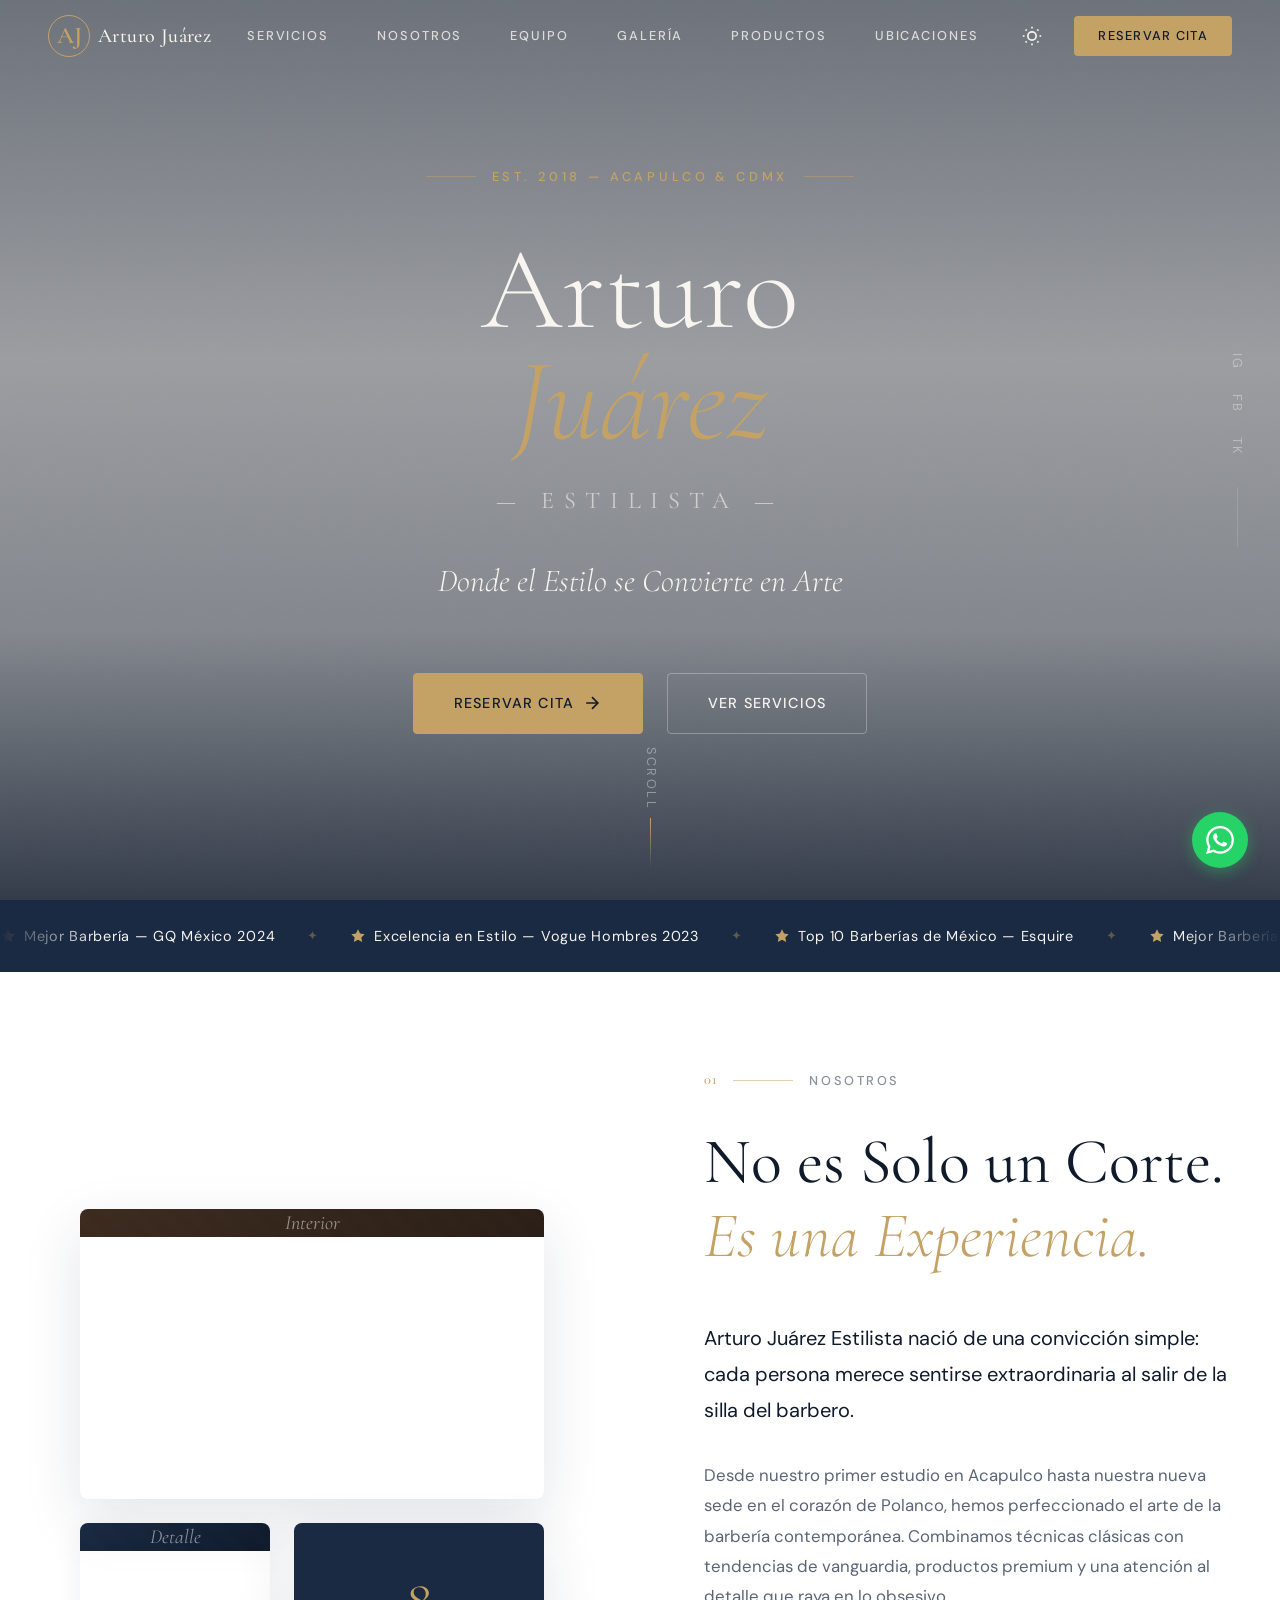
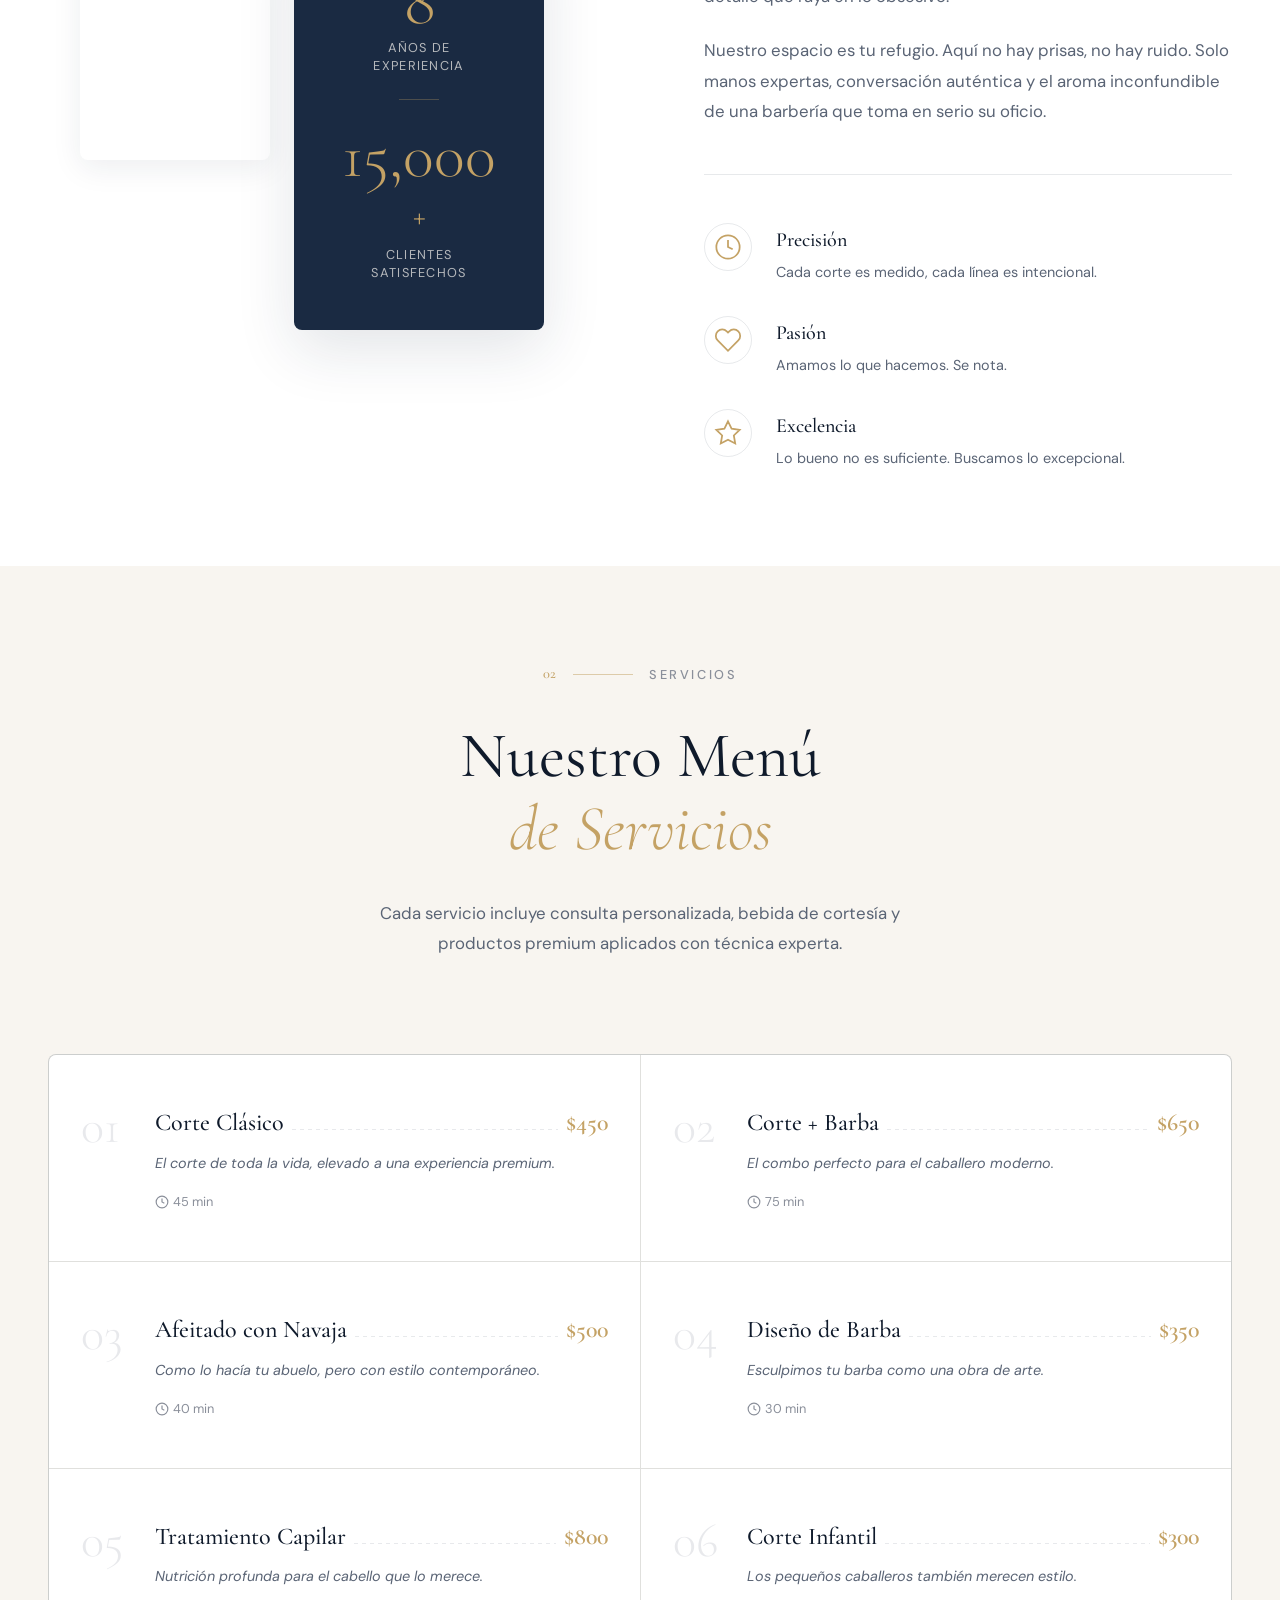
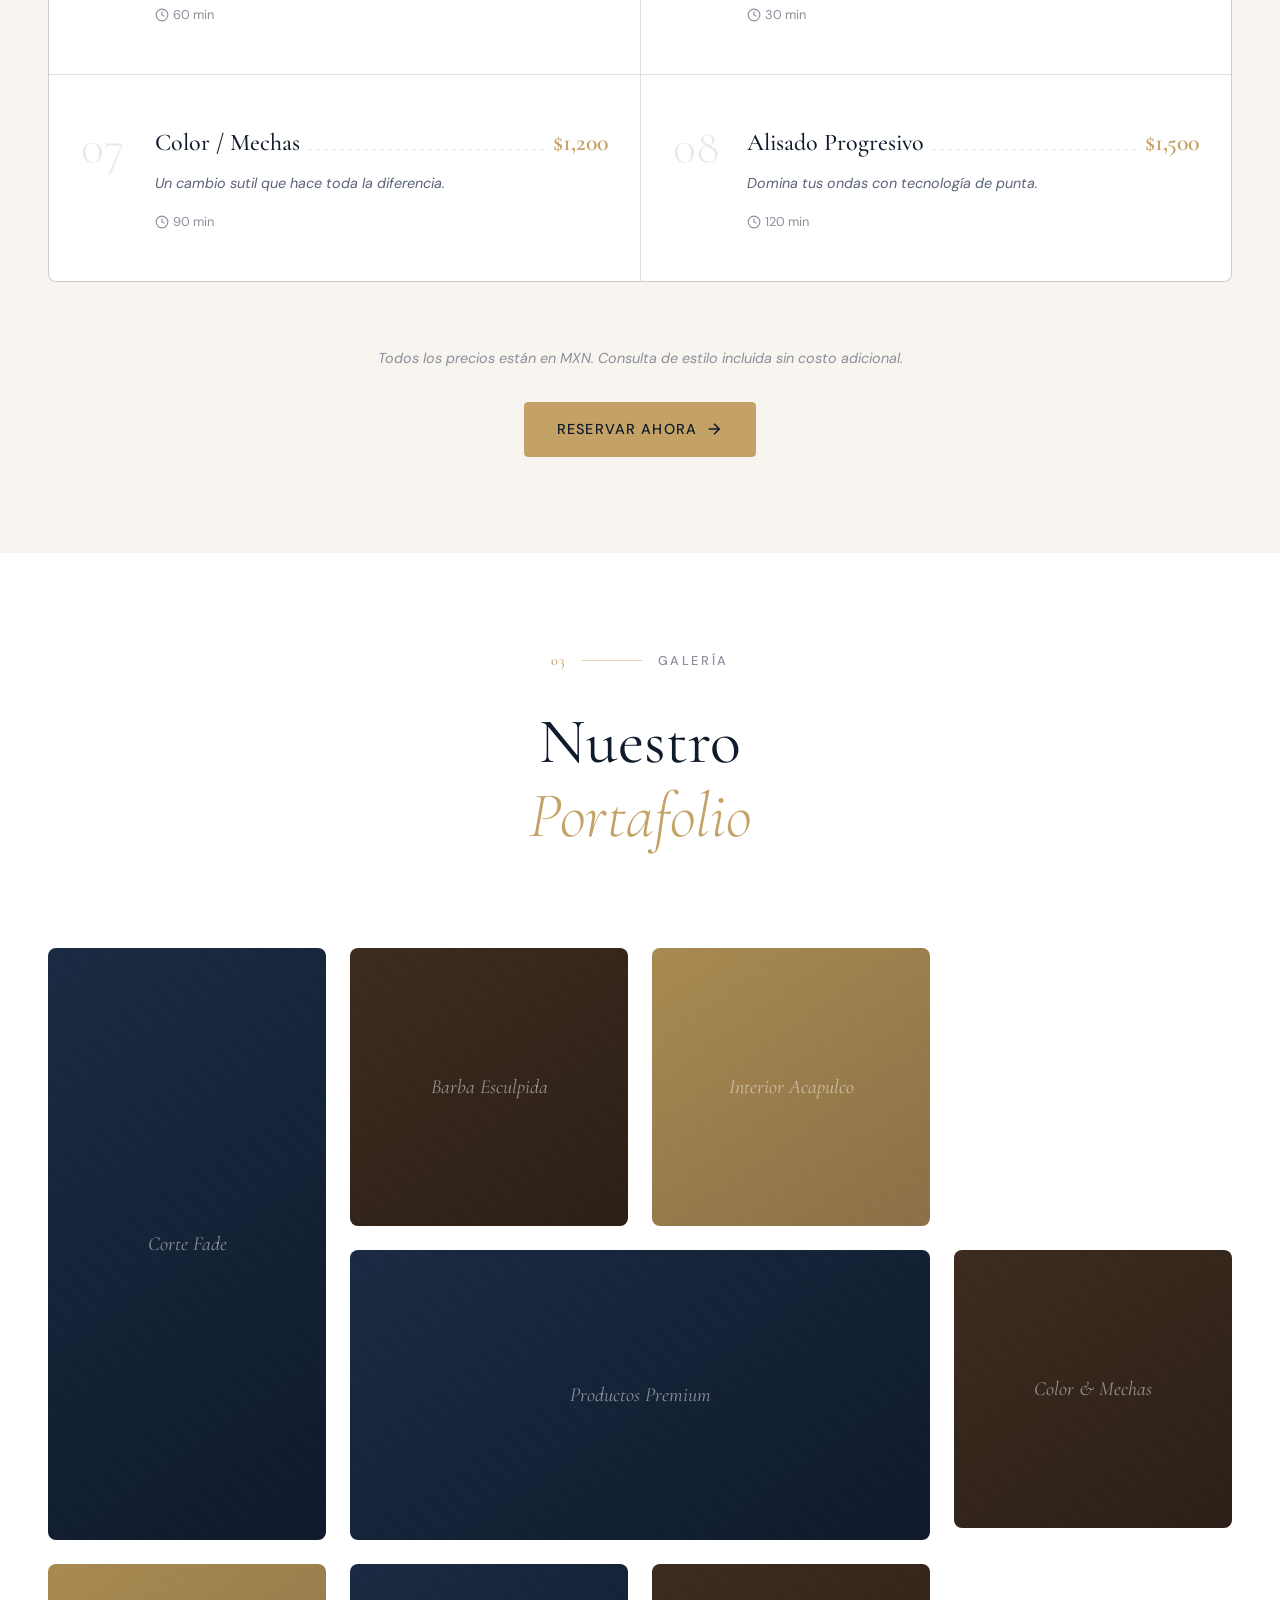
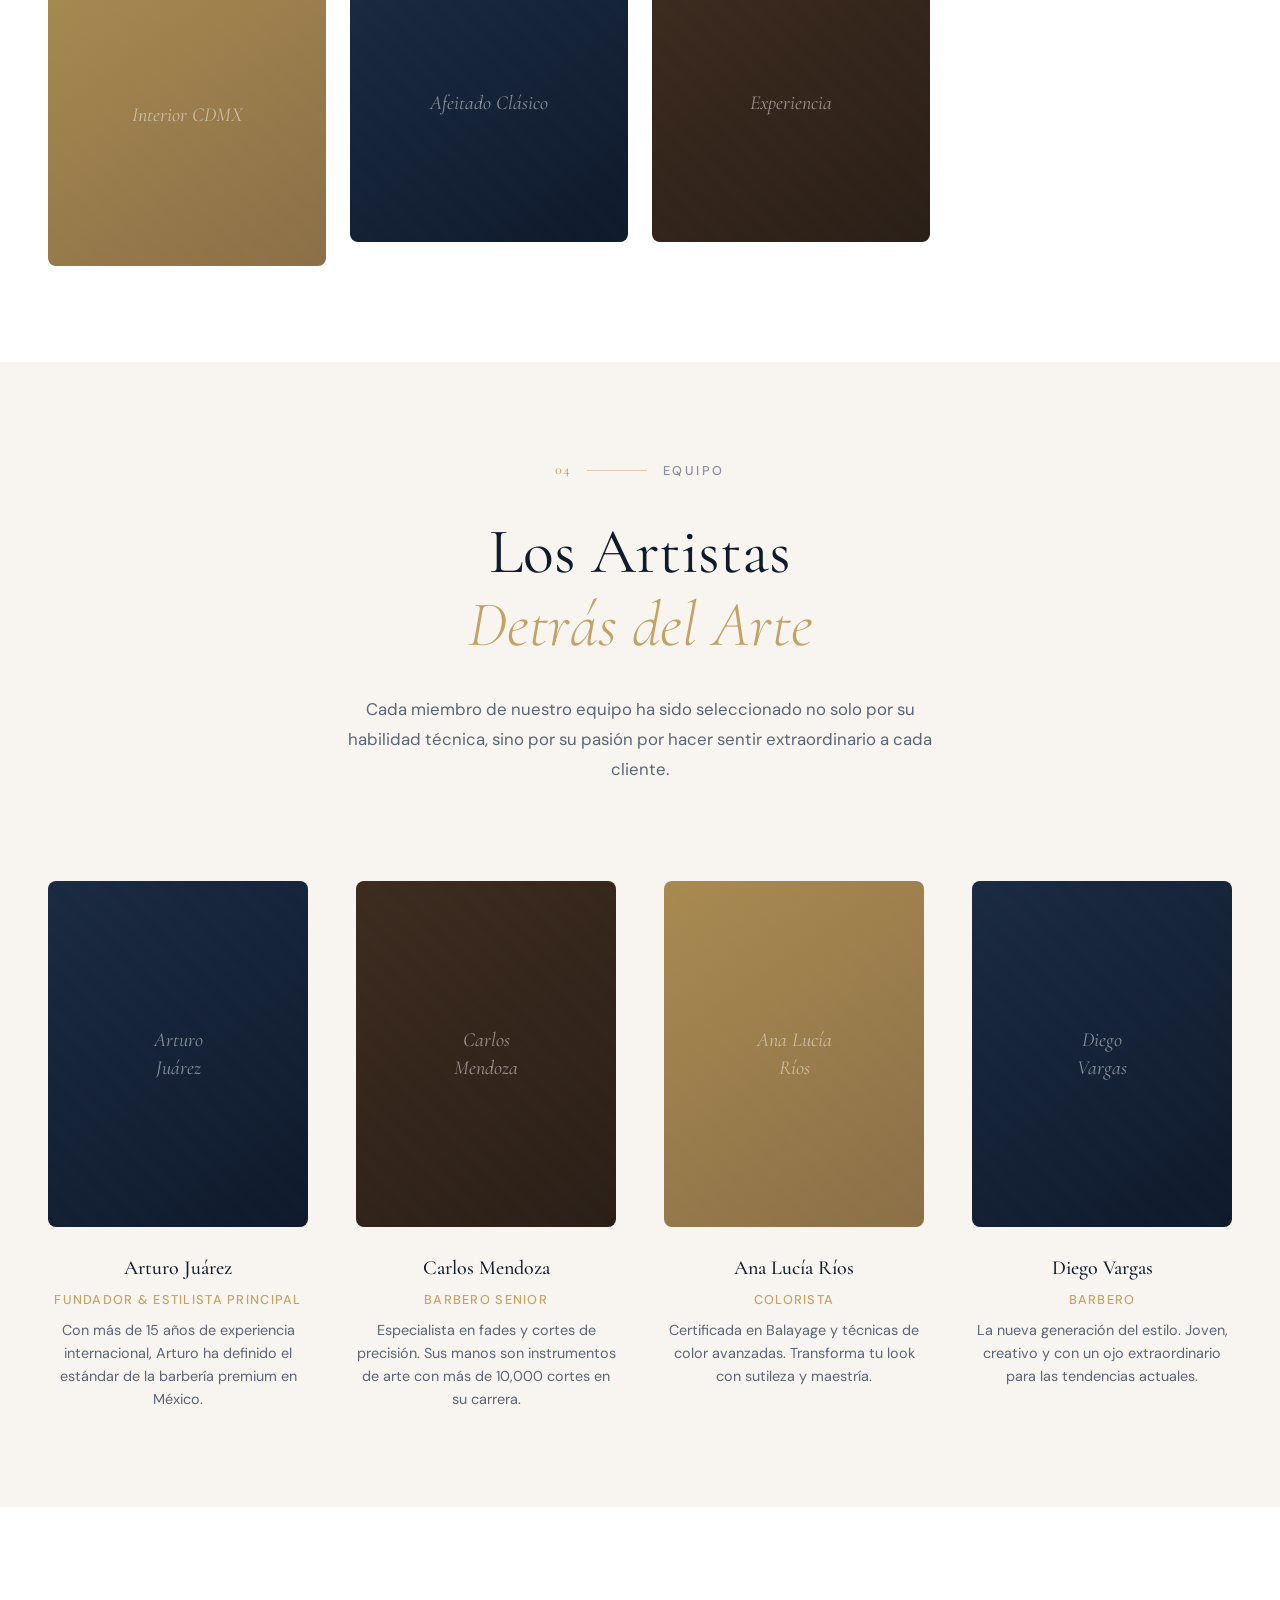
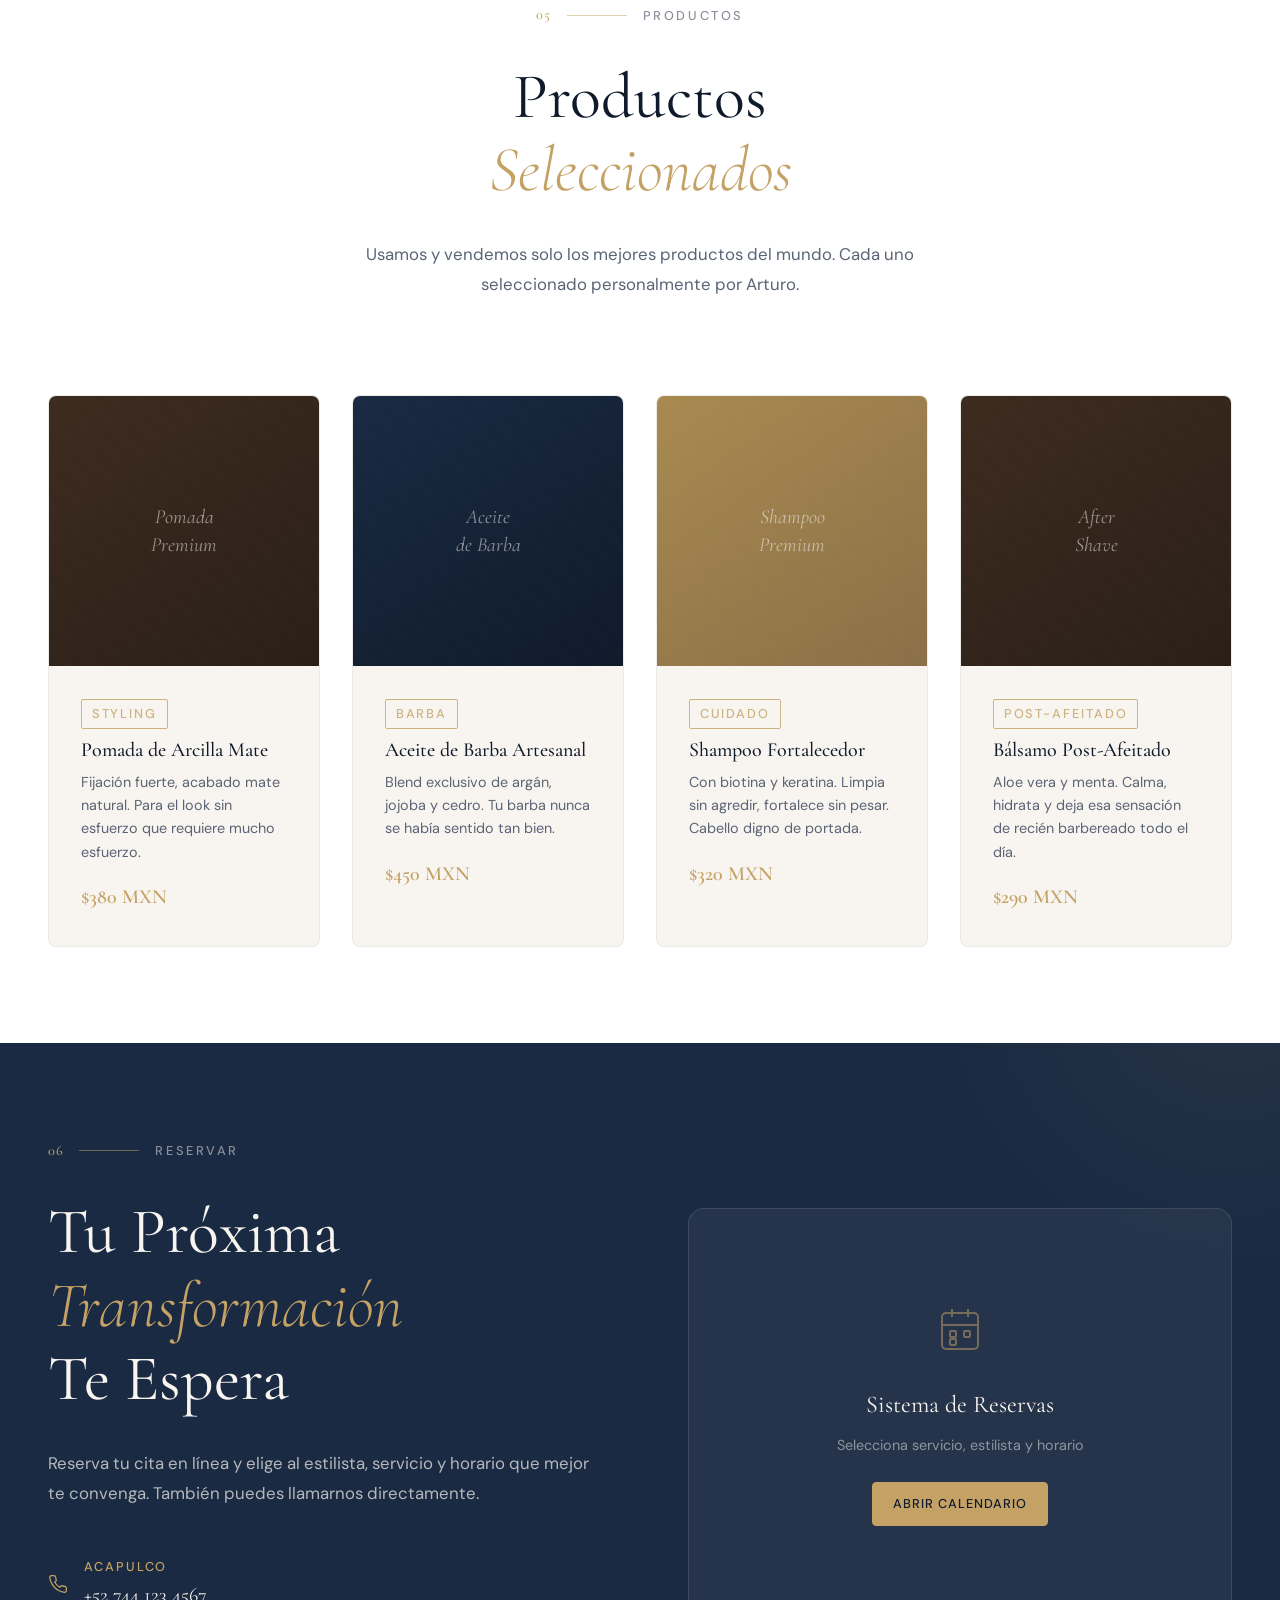
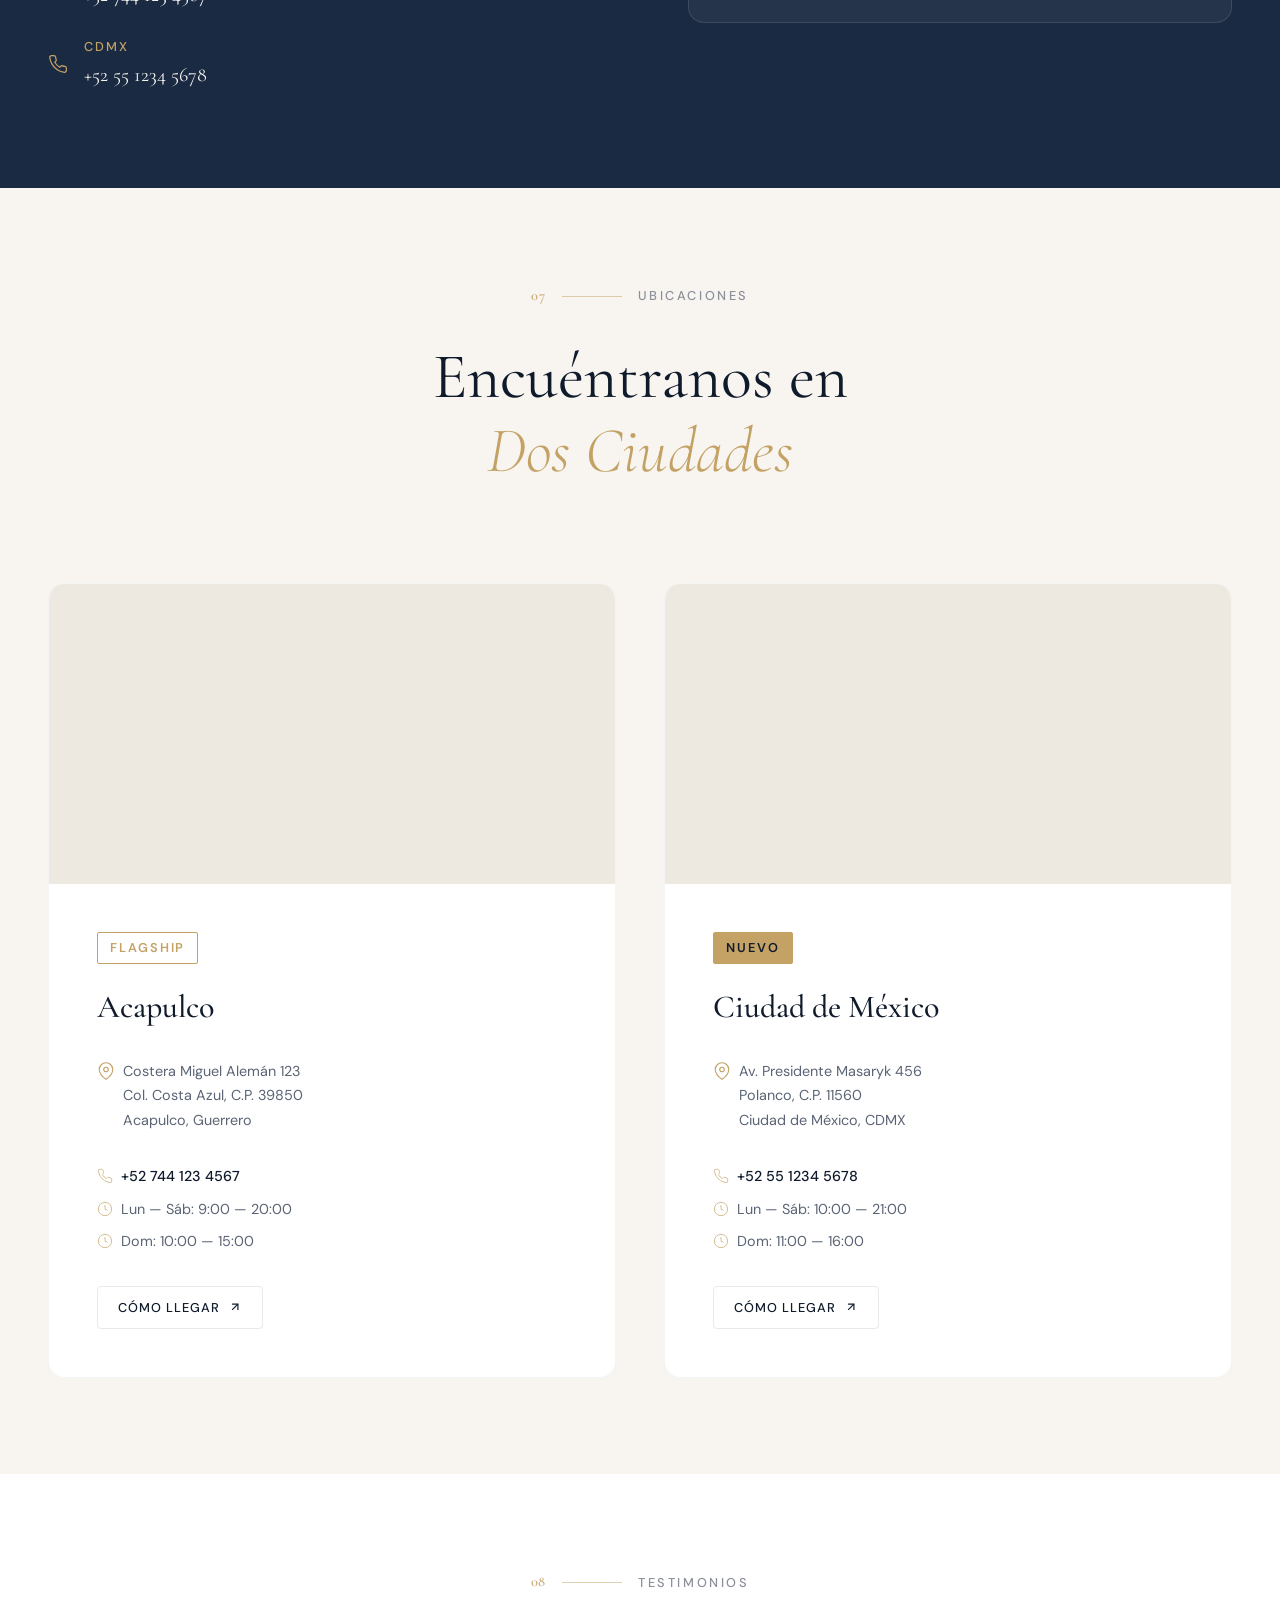
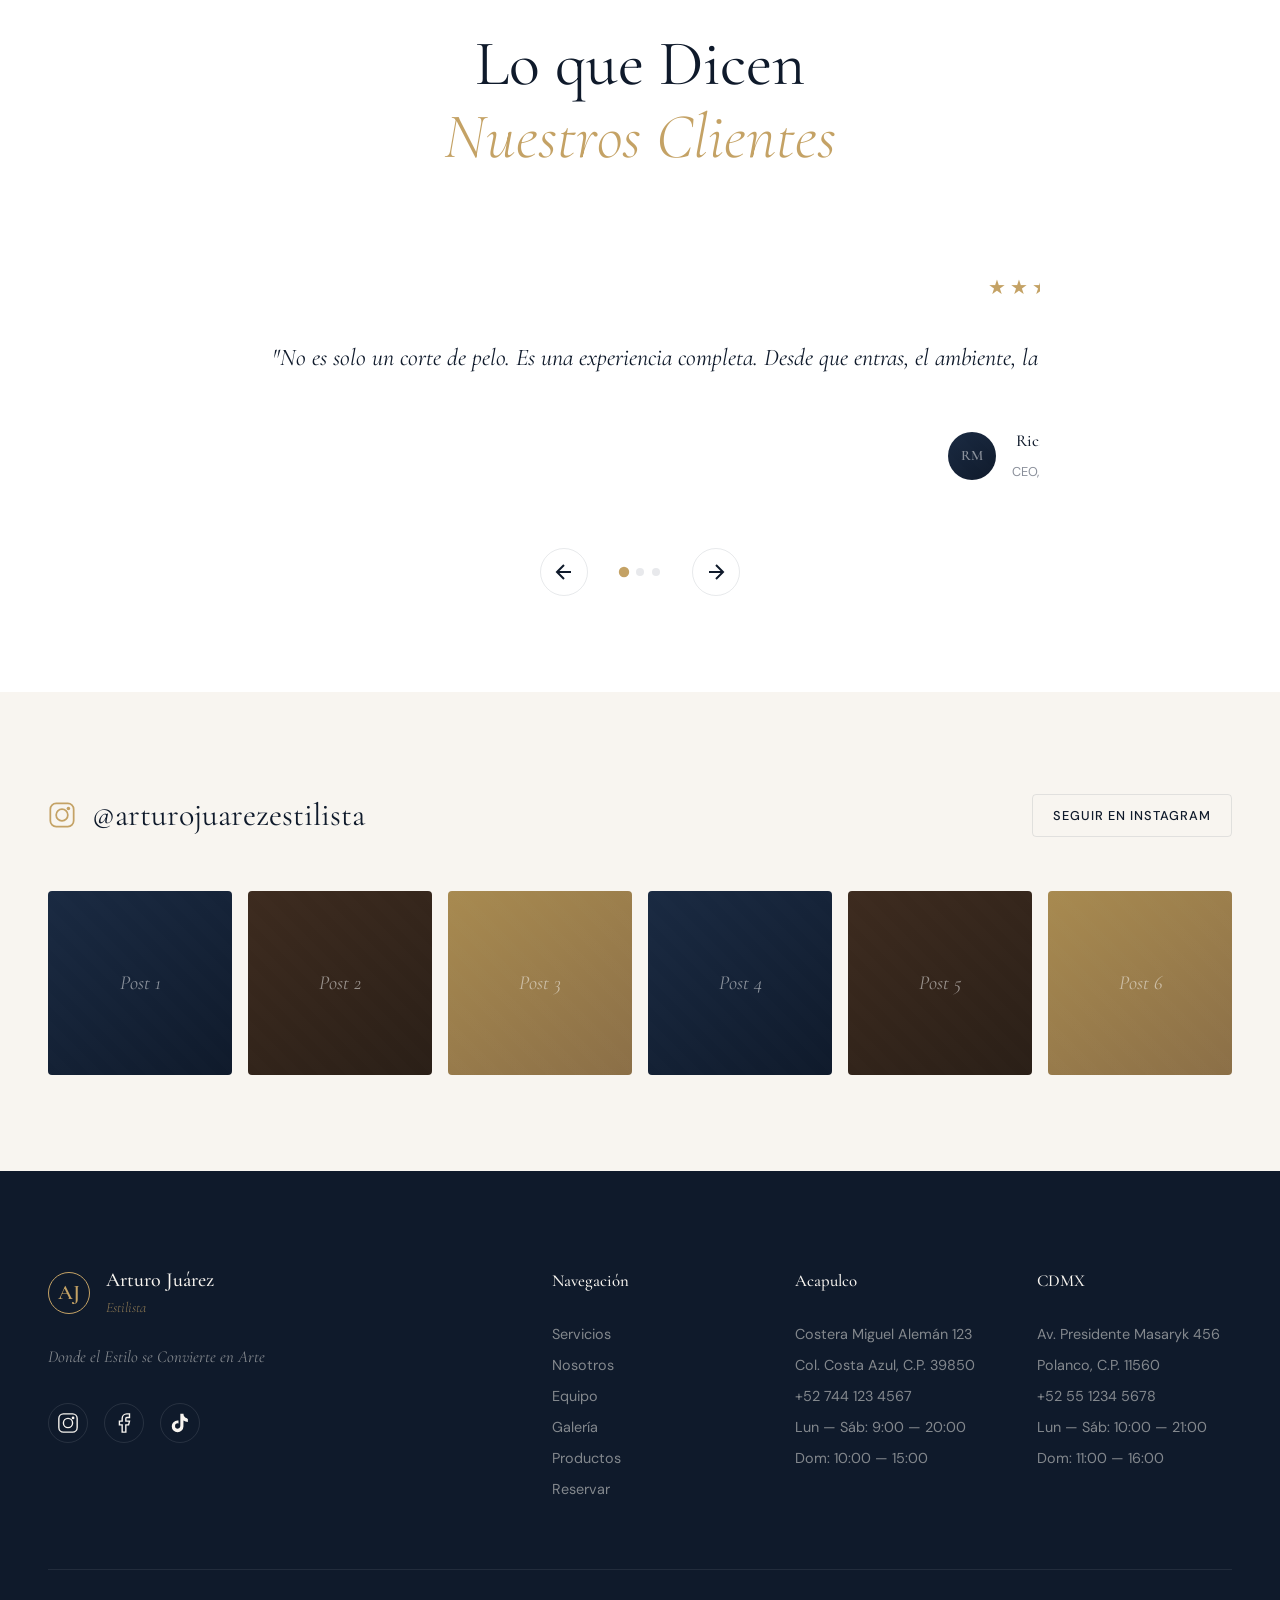
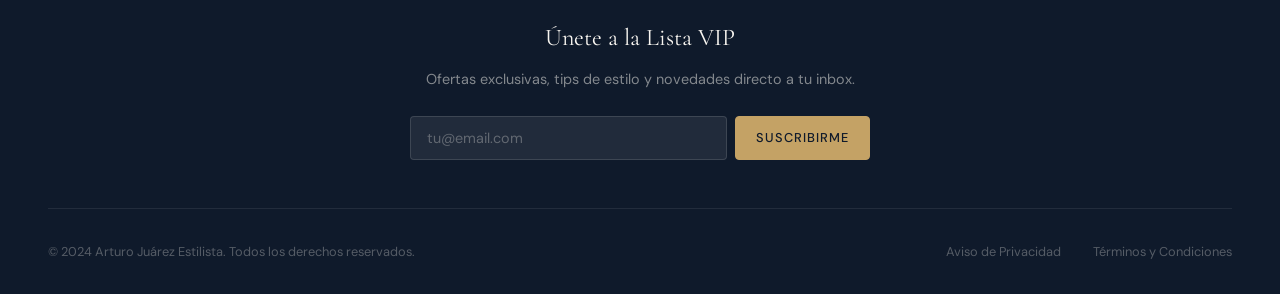
==== commit c524f7ac: "Premium redesign: mrwinstons.com-inspired UI with video hero, booking widget, scroll animations" ====
--- a/index.html
+++ b/index.html
@@ -1,331 +1,1226 @@
 <!DOCTYPE html>
-<html lang="es">
+<html lang="es" data-theme="light">
 <head>
+  <!-- ═══════════════════════════════════════════════════════════════
+       Arturo Juárez — Estilista | El Arte del Estilo
+       Premium barbershop & styling experience in Acapulco & CDMX
+       ═══════════════════════════════════════════════════════════════ -->
   <meta charset="UTF-8">
   <meta name="viewport" content="width=device-width, initial-scale=1.0">
-  <title>Arturo Juárez — Estilista | El Arte del Estilo</title>
-  <meta name="description" content="Barbería premium en Acapulco y CDMX. Cortes clásicos, afeitados con navaja, y el arte del estilo masculino. Agenda tu cita hoy.">
+  <meta http-equiv="X-UA-Compatible" content="IE=edge">
+
+  <!-- SEO Meta Tags -->
+  <title>Arturo Juárez — Estilista | El Arte del Estilo | Acapulco &amp; CDMX</title>
+  <meta name="description" content="Arturo Juárez Estilista — Donde el estilo se convierte en arte. Barbería y estilismo premium en Acapulco y Ciudad de México. Cortes, barbas, color y tratamientos capilares de primer nivel.">
+  <meta name="keywords" content="barbería premium, estilista, Acapulco, CDMX, Polanco, corte de cabello, diseño de barba, Arturo Juárez, barbershop, grooming">
+  <meta name="author" content="Arturo Juárez Estilista">
+  <meta name="robots" content="index, follow">
+  <link rel="canonical" href="https://arturojuarez.com">
+
+  <!-- Open Graph / Facebook -->
+  <meta property="og:type" content="website">
+  <meta property="og:url" content="https://arturojuarez.com">
+  <meta property="og:title" content="Arturo Juárez — Estilista | El Arte del Estilo">
+  <meta property="og:description" content="Donde el estilo se convierte en arte. Barbería y estilismo premium en Acapulco y CDMX.">
+  <meta property="og:image" content="https://arturojuarez.com/assets/og-image.jpg">
+  <meta property="og:locale" content="es_MX">
+  <meta property="og:site_name" content="Arturo Juárez Estilista">
+
+  <!-- Twitter -->
+  <meta name="twitter:card" content="summary_large_image">
+  <meta name="twitter:url" content="https://arturojuarez.com">
+  <meta name="twitter:title" content="Arturo Juárez — Estilista | El Arte del Estilo">
+  <meta name="twitter:description" content="Donde el estilo se convierte en arte. Barbería premium en Acapulco y CDMX.">
+  <meta name="twitter:image" content="https://arturojuarez.com/assets/og-image.jpg">
+
+  <!-- Favicon -->
+  <link rel="icon" type="image/svg+xml" href="data:image/svg+xml,<svg xmlns='http://www.w3.org/2000/svg' viewBox='0 0 100 100'><text y='.9em' font-size='90'>✂️</text></svg>">
+  <link rel="apple-touch-icon" href="data:image/svg+xml,<svg xmlns='http://www.w3.org/2000/svg' viewBox='0 0 100 100'><text y='.9em' font-size='90'>✂️</text></svg>">
+
+  <!-- Preconnect for performance -->
+  <link rel="preconnect" href="https://fonts.googleapis.com">
+  <link rel="preconnect" href="https://fonts.gstatic.com" crossorigin>
+
+  <!-- Google Fonts -->
+  <link href="https://fonts.googleapis.com/css2?family=Cormorant+Garamond:ital,wght@0,300;0,400;0,500;0,600;0,700;1,300;1,400;1,500&family=DM+Sans:ital,opsz,wght@0,9..40,300;0,9..40,400;0,9..40,500;0,9..40,600;0,9..40,700;1,9..40,300;1,9..40,400&display=swap" rel="stylesheet">
+
+  <!-- Stylesheet -->
   <link rel="stylesheet" href="style.css">
-  <link rel="icon" href="data:image/svg+xml,<svg xmlns='http://www.w3.org/2000/svg' viewBox='0 0 100 100'><text y='.9em' font-size='90'>✂️</text></svg>">
+
+  <!-- Structured Data (JSON-LD) -->
+  <script type="application/ld+json">
+  {
+    "@context": "https://schema.org",
+    "@type": "BarberShop",
+    "name": "Arturo Juárez — Estilista",
+    "description": "Barbería y estilismo premium en Acapulco y Ciudad de México",
+    "url": "https://arturojuarez.com",
+    "telephone": ["+52-744-123-4567", "+52-55-1234-5678"],
+    "address": [
+      {
+        "@type": "PostalAddress",
+        "streetAddress": "Costera Miguel Alemán 123",
+        "addressLocality": "Acapulco",
+        "addressRegion": "Guerrero",
+        "postalCode": "39850",
+        "addressCountry": "MX"
+      },
+      {
+        "@type": "PostalAddress",
+        "streetAddress": "Av. Presidente Masaryk 456",
+        "addressLocality": "Ciudad de México",
+        "addressRegion": "CDMX",
+        "postalCode": "11560",
+        "addressCountry": "MX"
+      }
+    ],
+    "priceRange": "$$$",
+    "award": ["Mejor Barbería — GQ México", "Excelencia en Estilo — Vogue Hombres"]
+  }
+  </script>
 </head>
+
 <body>
-
-  <!-- ====== NAVIGATION ====== -->
-  <nav class="navbar" id="navbar">
+  <!-- ═══════════════════════════════════════════════════════════════
+       PRELOADER
+       ═══════════════════════════════════════════════════════════════ -->
+  <div id="preloader" class="preloader" aria-hidden="true">
+    <div class="preloader__inner">
+      <div class="preloader__scissors">✂</div>
+      <div class="preloader__text">Arturo Juárez</div>
+      <div class="preloader__bar">
+        <div class="preloader__bar-fill"></div>
+      </div>
+    </div>
+  </div>
+
+  <!-- ═══════════════════════════════════════════════════════════════
+       NAVIGATION
+       ═══════════════════════════════════════════════════════════════ -->
+  <header class="nav" id="nav" role="banner">
+    <div class="nav__container">
+      <!-- Hamburger -->
+      <button class="nav__hamburger" id="navHamburger" aria-label="Abrir menú" aria-expanded="false">
+        <span class="nav__hamburger-line"></span>
+        <span class="nav__hamburger-line"></span>
+        <span class="nav__hamburger-line"></span>
+      </button>
+
+      <!-- Logo -->
+      <a href="#hero" class="nav__logo" aria-label="Inicio">
+        <span class="nav__logo-mark">AJ</span>
+        <span class="nav__logo-text">Arturo Juárez</span>
+      </a>
+
+      <!-- Desktop Links -->
+      <nav class="nav__links" id="navLinks" role="navigation" aria-label="Menú principal">
+        <a href="#servicios" class="nav__link">Servicios</a>
+        <a href="#nosotros" class="nav__link">Nosotros</a>
+        <a href="#equipo" class="nav__link">Equipo</a>
+        <a href="#galeria" class="nav__link">Galería</a>
+        <a href="#productos" class="nav__link">Productos</a>
+        <a href="#ubicaciones" class="nav__link">Ubicaciones</a>
+      </nav>
+
+      <!-- CTA + Theme Toggle -->
+      <div class="nav__actions">
+        <button class="nav__theme-toggle" id="themeToggle" aria-label="Cambiar tema">
+          <svg class="nav__theme-icon nav__theme-icon--sun" width="20" height="20" viewBox="0 0 24 24" fill="none" stroke="currentColor" stroke-width="2"><circle cx="12" cy="12" r="5"/><line x1="12" y1="1" x2="12" y2="3"/><line x1="12" y1="21" x2="12" y2="23"/><line x1="4.22" y1="4.22" x2="5.64" y2="5.64"/><line x1="18.36" y1="18.36" x2="19.78" y2="19.78"/><line x1="1" y1="12" x2="3" y2="12"/><line x1="21" y1="12" x2="23" y2="12"/><line x1="4.22" y1="19.78" x2="5.64" y2="18.36"/><line x1="18.36" y1="5.64" x2="19.78" y2="4.22"/></svg>
+          <svg class="nav__theme-icon nav__theme-icon--moon" width="20" height="20" viewBox="0 0 24 24" fill="none" stroke="currentColor" stroke-width="2"><path d="M21 12.79A9 9 0 1 1 11.21 3 7 7 0 0 0 21 12.79z"/></svg>
+        </button>
+        <a href="#reservar" class="nav__cta">Reservar Cita</a>
+      </div>
+    </div>
+
+    <!-- Mobile Menu Overlay -->
+    <div class="nav__mobile-menu" id="mobileMenu" aria-hidden="true">
+      <div class="nav__mobile-menu-inner">
+        <a href="#servicios" class="nav__mobile-link" data-index="01">Servicios</a>
+        <a href="#nosotros" class="nav__mobile-link" data-index="02">Nosotros</a>
+        <a href="#equipo" class="nav__mobile-link" data-index="03">Equipo</a>
+        <a href="#galeria" class="nav__mobile-link" data-index="04">Galería</a>
+        <a href="#productos" class="nav__mobile-link" data-index="05">Productos</a>
+        <a href="#ubicaciones" class="nav__mobile-link" data-index="06">Ubicaciones</a>
+        <a href="#reservar" class="nav__mobile-link nav__mobile-link--cta" data-index="07">Reservar Cita</a>
+        <div class="nav__mobile-footer">
+          <p class="nav__mobile-tagline">El Arte del Estilo</p>
+          <div class="nav__mobile-social">
+            <a href="https://instagram.com/arturojuarezestilista" target="_blank" rel="noopener" aria-label="Instagram">
+              <svg width="24" height="24" viewBox="0 0 24 24" fill="none" stroke="currentColor" stroke-width="1.5"><rect x="2" y="2" width="20" height="20" rx="5"/><circle cx="12" cy="12" r="5"/><circle cx="17.5" cy="6.5" r="1.5" fill="currentColor" stroke="none"/></svg>
+            </a>
+            <a href="https://facebook.com/arturojuarezestilista" target="_blank" rel="noopener" aria-label="Facebook">
+              <svg width="24" height="24" viewBox="0 0 24 24" fill="none" stroke="currentColor" stroke-width="1.5"><path d="M18 2h-3a5 5 0 0 0-5 5v3H7v4h3v8h4v-8h3l1-4h-4V7a1 1 0 0 1 1-1h3z"/></svg>
+            </a>
+            <a href="https://tiktok.com/@arturojuarezestilista" target="_blank" rel="noopener" aria-label="TikTok">
+              <svg width="24" height="24" viewBox="0 0 24 24" fill="currentColor"><path d="M19.59 6.69a4.83 4.83 0 0 1-3.77-4.25V2h-3.45v13.67a2.89 2.89 0 0 1-2.88 2.5 2.89 2.89 0 0 1 0-5.78 2.92 2.92 0 0 1 .88.13V9.4a6.84 6.84 0 0 0-1-.05A6.33 6.33 0 0 0 3 15.57 6.33 6.33 0 0 0 9.37 22a6.33 6.33 0 0 0 6.38-6.22V9.4a8.16 8.16 0 0 0 4.84 1.58V7.55a4.78 4.78 0 0 1-1-.86z"/></svg>
+            </a>
+          </div>
+        </div>
+      </div>
+    </div>
+  </header>
+
+  <!-- ═══════════════════════════════════════════════════════════════
+       HERO SECTION — Full-Screen Video
+       ═══════════════════════════════════════════════════════════════ -->
+  <section class="hero" id="hero">
+    <!-- Video Background -->
+    <div class="hero__video-container">
+      <video
+        class="hero__video"
+        autoplay
+        muted
+        loop
+        playsinline
+        poster="data:image/svg+xml,%3Csvg xmlns='http://www.w3.org/2000/svg' width='1920' height='1080'%3E%3Crect fill='%231a2a42'/%3E%3C/svg%3E"
+      >
+        <!-- Replace with actual video files -->
+        <source src="assets/hero-video.mp4" type="video/mp4">
+        <source src="assets/hero-video.webm" type="video/webm">
+      </video>
+      <div class="hero__video-overlay"></div>
+      <!-- Animated grain texture -->
+      <div class="hero__grain"></div>
+    </div>
+
+    <!-- Hero Content -->
+    <div class="hero__content">
+      <div class="hero__badge reveal" data-delay="0">
+        <span class="hero__badge-line"></span>
+        <span class="hero__badge-text">Est. 2018 — Acapulco &amp; CDMX</span>
+        <span class="hero__badge-line"></span>
+      </div>
+
+      <h1 class="hero__title reveal" data-delay="200">
+        <span class="hero__title-line">Arturo</span>
+        <span class="hero__title-line hero__title-line--accent">Juárez</span>
+      </h1>
+
+      <p class="hero__subtitle reveal" data-delay="400">— Estilista —</p>
+
+      <p class="hero__tagline reveal" data-delay="600">
+        Donde el Estilo se Convierte en Arte
+      </p>
+
+      <div class="hero__ctas reveal" data-delay="800">
+        <a href="#reservar" class="btn btn--primary btn--lg">
+          <span>Reservar Cita</span>
+          <svg width="20" height="20" viewBox="0 0 24 24" fill="none" stroke="currentColor" stroke-width="2"><line x1="5" y1="12" x2="19" y2="12"/><polyline points="12 5 19 12 12 19"/></svg>
+        </a>
+        <a href="#servicios" class="btn btn--outline btn--lg">
+          <span>Ver Servicios</span>
+        </a>
+      </div>
+    </div>
+
+    <!-- Scroll indicator -->
+    <div class="hero__scroll reveal" data-delay="1200">
+      <span class="hero__scroll-text">Scroll</span>
+      <div class="hero__scroll-line"></div>
+    </div>
+
+    <!-- Side social links -->
+    <div class="hero__social">
+      <a href="https://instagram.com/arturojuarezestilista" target="_blank" rel="noopener" aria-label="Instagram">IG</a>
+      <a href="https://facebook.com/arturojuarezestilista" target="_blank" rel="noopener" aria-label="Facebook">FB</a>
+      <a href="https://tiktok.com/@arturojuarezestilista" target="_blank" rel="noopener" aria-label="TikTok">TK</a>
+      <div class="hero__social-line"></div>
+    </div>
+  </section>
+
+  <!-- ═══════════════════════════════════════════════════════════════
+       AWARDS MARQUEE
+       ═══════════════════════════════════════════════════════════════ -->
+  <section class="marquee" aria-label="Reconocimientos">
+    <div class="marquee__track">
+      <div class="marquee__content">
+        <span class="marquee__item">
+          <svg width="16" height="16" viewBox="0 0 24 24" fill="currentColor"><polygon points="12 2 15.09 8.26 22 9.27 17 14.14 18.18 21.02 12 17.77 5.82 21.02 7 14.14 2 9.27 8.91 8.26"/></svg>
+          Mejor Barbería — GQ México 2024
+        </span>
+        <span class="marquee__separator">✦</span>
+        <span class="marquee__item">
+          <svg width="16" height="16" viewBox="0 0 24 24" fill="currentColor"><polygon points="12 2 15.09 8.26 22 9.27 17 14.14 18.18 21.02 12 17.77 5.82 21.02 7 14.14 2 9.27 8.91 8.26"/></svg>
+          Excelencia en Estilo — Vogue Hombres 2023
+        </span>
+        <span class="marquee__separator">✦</span>
+        <span class="marquee__item">
+          <svg width="16" height="16" viewBox="0 0 24 24" fill="currentColor"><polygon points="12 2 15.09 8.26 22 9.27 17 14.14 18.18 21.02 12 17.77 5.82 21.02 7 14.14 2 9.27 8.91 8.26"/></svg>
+          Top 10 Barberías de México — Esquire
+        </span>
+        <span class="marquee__separator">✦</span>
+        <span class="marquee__item">
+          <svg width="16" height="16" viewBox="0 0 24 24" fill="currentColor"><polygon points="12 2 15.09 8.26 22 9.27 17 14.14 18.18 21.02 12 17.77 5.82 21.02 7 14.14 2 9.27 8.91 8.26"/></svg>
+          Mejor Barbería — GQ México 2024
+        </span>
+        <span class="marquee__separator">✦</span>
+        <span class="marquee__item">
+          <svg width="16" height="16" viewBox="0 0 24 24" fill="currentColor"><polygon points="12 2 15.09 8.26 22 9.27 17 14.14 18.18 21.02 12 17.77 5.82 21.02 7 14.14 2 9.27 8.91 8.26"/></svg>
+          Excelencia en Estilo — Vogue Hombres 2023
+        </span>
+        <span class="marquee__separator">✦</span>
+        <span class="marquee__item">
+          <svg width="16" height="16" viewBox="0 0 24 24" fill="currentColor"><polygon points="12 2 15.09 8.26 22 9.27 17 14.14 18.18 21.02 12 17.77 5.82 21.02 7 14.14 2 9.27 8.91 8.26"/></svg>
+          Top 10 Barberías de México — Esquire
+        </span>
+        <span class="marquee__separator">✦</span>
+      </div>
+    </div>
+  </section>
+
+  <!-- ═══════════════════════════════════════════════════════════════
+       ABOUT / NOSOTROS
+       ═══════════════════════════════════════════════════════════════ -->
+  <section class="about" id="nosotros">
     <div class="container">
-      <a href="index.html" class="nav-logo">ARTURO JUÁREZ <span>— Estilista</span></a>
-      <ul class="nav-links" id="navLinks">
-        <li><a href="index.html" class="active">Inicio</a></li>
-        <li><a href="#servicios">Servicios</a></li>
-        <li><a href="#equipo">Equipo</a></li>
-        <li><a href="sucursales.html">Sucursales</a></li>
-        <li><a href="calendario.html" class="nav-cta">Agendar Cita</a></li>
-      </ul>
-      <button class="menu-toggle" id="menuToggle" aria-label="Menú">
-        <span></span>
-        <span></span>
-        <span></span>
-      </button>
-    </div>
-  </nav>
-
-  <!-- ====== HERO ====== -->
-  <section class="hero">
-    <div class="hero-bg">
-      <div class="hero-pattern"></div>
-    </div>
-    <div class="hero-content">
-      <span class="hero-badge">✦ Acapulco · CDMX ✦</span>
-      <h1 class="hero-title">Arturo Juárez</h1>
-      <p class="hero-tagline">Donde el Estilo se Convierte en Arte</p>
-      <p class="hero-desc">Más de 15 años perfeccionando el arte del corte masculino. Tradición, precisión y un estilo que habla por sí solo.</p>
-      <div class="hero-buttons">
-        <a href="calendario.html" class="btn btn-primary">Agendar Cita</a>
-        <a href="#servicios" class="btn btn-outline">Ver Servicios</a>
-      </div>
-    </div>
-    <div class="hero-scroll">
-      <span></span>
-      <small>Descubre</small>
+      <div class="about__grid">
+        <!-- Left: Image Composition -->
+        <div class="about__images reveal-left">
+          <div class="about__image-main">
+            <div class="about__image-placeholder" data-label="Interior del estudio">
+              <div class="placeholder-img placeholder-img--warm">
+                <span>Interior</span>
+              </div>
+            </div>
+          </div>
+          <div class="about__image-secondary">
+            <div class="about__image-placeholder" data-label="Detalle de corte">
+              <div class="placeholder-img placeholder-img--dark">
+                <span>Detalle</span>
+              </div>
+            </div>
+          </div>
+          <div class="about__image-accent">
+            <div class="about__stats-card">
+              <div class="about__stat">
+                <span class="about__stat-number" data-count="8">0</span>
+                <span class="about__stat-label">Años de<br>Experiencia</span>
+              </div>
+              <div class="about__stat-divider"></div>
+              <div class="about__stat">
+                <span class="about__stat-number" data-count="15000">0</span>
+                <span class="about__stat-suffix">+</span>
+                <span class="about__stat-label">Clientes<br>Satisfechos</span>
+              </div>
+            </div>
+          </div>
+        </div>
+
+        <!-- Right: Text Content -->
+        <div class="about__content">
+          <div class="section-label reveal">
+            <span class="section-label__number">01</span>
+            <span class="section-label__line"></span>
+            <span class="section-label__text">Nosotros</span>
+          </div>
+
+          <h2 class="about__title reveal">
+            No es Solo un Corte.<br>
+            <em>Es una Experiencia.</em>
+          </h2>
+
+          <p class="about__lead reveal">
+            Arturo Juárez Estilista nació de una convicción simple: cada persona merece
+            sentirse extraordinaria al salir de la silla del barbero.
+          </p>
+
+          <p class="about__text reveal">
+            Desde nuestro primer estudio en Acapulco hasta nuestra nueva sede en el
+            corazón de Polanco, hemos perfeccionado el arte de la barbería
+            contemporánea. Combinamos técnicas clásicas con tendencias de vanguardia,
+            productos premium y una atención al detalle que raya en lo obsesivo.
+          </p>
+
+          <p class="about__text reveal">
+            Nuestro espacio es tu refugio. Aquí no hay prisas, no hay ruido. Solo
+            manos expertas, conversación auténtica y el aroma inconfundible de una
+            barbería que toma en serio su oficio.
+          </p>
+
+          <div class="about__values reveal">
+            <div class="about__value">
+              <div class="about__value-icon">
+                <svg width="28" height="28" viewBox="0 0 24 24" fill="none" stroke="currentColor" stroke-width="1.5"><path d="M12 22c5.523 0 10-4.477 10-10S17.523 2 12 2 2 6.477 2 12s4.477 10 10 10z"/><path d="M12 6v6l4 2"/></svg>
+              </div>
+              <div>
+                <h3 class="about__value-title">Precisión</h3>
+                <p class="about__value-text">Cada corte es medido, cada línea es intencional.</p>
+              </div>
+            </div>
+            <div class="about__value">
+              <div class="about__value-icon">
+                <svg width="28" height="28" viewBox="0 0 24 24" fill="none" stroke="currentColor" stroke-width="1.5"><path d="M20.84 4.61a5.5 5.5 0 0 0-7.78 0L12 5.67l-1.06-1.06a5.5 5.5 0 0 0-7.78 7.78l1.06 1.06L12 21.23l7.78-7.78 1.06-1.06a5.5 5.5 0 0 0 0-7.78z"/></svg>
+              </div>
+              <div>
+                <h3 class="about__value-title">Pasión</h3>
+                <p class="about__value-text">Amamos lo que hacemos. Se nota.</p>
+              </div>
+            </div>
+            <div class="about__value">
+              <div class="about__value-icon">
+                <svg width="28" height="28" viewBox="0 0 24 24" fill="none" stroke="currentColor" stroke-width="1.5"><polygon points="12 2 15.09 8.26 22 9.27 17 14.14 18.18 21.02 12 17.77 5.82 21.02 7 14.14 2 9.27 8.91 8.26 12 2"/></svg>
+              </div>
+              <div>
+                <h3 class="about__value-title">Excelencia</h3>
+                <p class="about__value-text">Lo bueno no es suficiente. Buscamos lo excepcional.</p>
+              </div>
+            </div>
+          </div>
+        </div>
+      </div>
     </div>
   </section>
 
-  <!-- ====== INTRO ====== -->
-  <section class="intro section-padding">
-    <div class="container text-center">
-      <div class="divider">
-        <span class="divider-icon">◆ ✂ ◆</span>
-      </div>
-      <div class="intro-content reveal">
-        <h2 class="section-title">Bienvenido</h2>
-        <p class="section-subtitle">Una experiencia que trasciende el corte</p>
-        <p>
-          En Arturo Juárez no solo cortamos cabello — creamos una experiencia. Desde el momento en que cruzas la puerta, 
-          el aroma del sándalo y la toalla caliente te transportan a otra época. Una época donde cada detalle importaba, 
-          donde el barbero era un artesano y cada corte era una obra maestra.
+  <!-- ═══════════════════════════════════════════════════════════════
+       SERVICES / SERVICIOS
+       ═══════════════════════════════════════════════════════════════ -->
+  <section class="services" id="servicios">
+    <div class="container">
+      <div class="services__header">
+        <div class="section-label reveal">
+          <span class="section-label__number">02</span>
+          <span class="section-label__line"></span>
+          <span class="section-label__text">Servicios</span>
+        </div>
+        <h2 class="services__title reveal">
+          Nuestro Menú<br><em>de Servicios</em>
+        </h2>
+        <p class="services__intro reveal">
+          Cada servicio incluye consulta personalizada, bebida de cortesía y
+          productos premium aplicados con técnica experta.
         </p>
-        <br>
-        <p>
-          Con sucursales en el corazón de Acapulco y la Ciudad de México, llevamos la tradición de la barbería clásica 
-          al hombre moderno. Sin prisas. Sin compromisos. Solo excelencia.
+      </div>
+
+      <div class="services__grid">
+        <!-- Service 1 -->
+        <article class="service-card reveal" data-delay="0">
+          <div class="service-card__number">01</div>
+          <div class="service-card__content">
+            <div class="service-card__header">
+              <h3 class="service-card__name">Corte Clásico</h3>
+              <div class="service-card__price-line"></div>
+              <span class="service-card__price">$450</span>
+            </div>
+            <p class="service-card__desc">El corte de toda la vida, elevado a una experiencia premium.</p>
+            <div class="service-card__details">
+              <span class="service-card__duration">
+                <svg width="14" height="14" viewBox="0 0 24 24" fill="none" stroke="currentColor" stroke-width="2"><circle cx="12" cy="12" r="10"/><path d="M12 6v6l4 2"/></svg>
+                45 min
+              </span>
+            </div>
+          </div>
+        </article>
+
+        <!-- Service 2 -->
+        <article class="service-card reveal" data-delay="100">
+          <div class="service-card__number">02</div>
+          <div class="service-card__content">
+            <div class="service-card__header">
+              <h3 class="service-card__name">Corte + Barba</h3>
+              <div class="service-card__price-line"></div>
+              <span class="service-card__price">$650</span>
+            </div>
+            <p class="service-card__desc">El combo perfecto para el caballero moderno.</p>
+            <div class="service-card__details">
+              <span class="service-card__duration">
+                <svg width="14" height="14" viewBox="0 0 24 24" fill="none" stroke="currentColor" stroke-width="2"><circle cx="12" cy="12" r="10"/><path d="M12 6v6l4 2"/></svg>
+                75 min
+              </span>
+            </div>
+          </div>
+        </article>
+
+        <!-- Service 3 -->
+        <article class="service-card reveal" data-delay="200">
+          <div class="service-card__number">03</div>
+          <div class="service-card__content">
+            <div class="service-card__header">
+              <h3 class="service-card__name">Afeitado con Navaja</h3>
+              <div class="service-card__price-line"></div>
+              <span class="service-card__price">$500</span>
+            </div>
+            <p class="service-card__desc">Como lo hacía tu abuelo, pero con estilo contemporáneo.</p>
+            <div class="service-card__details">
+              <span class="service-card__duration">
+                <svg width="14" height="14" viewBox="0 0 24 24" fill="none" stroke="currentColor" stroke-width="2"><circle cx="12" cy="12" r="10"/><path d="M12 6v6l4 2"/></svg>
+                40 min
+              </span>
+            </div>
+          </div>
+        </article>
+
+        <!-- Service 4 -->
+        <article class="service-card reveal" data-delay="300">
+          <div class="service-card__number">04</div>
+          <div class="service-card__content">
+            <div class="service-card__header">
+              <h3 class="service-card__name">Diseño de Barba</h3>
+              <div class="service-card__price-line"></div>
+              <span class="service-card__price">$350</span>
+            </div>
+            <p class="service-card__desc">Esculpimos tu barba como una obra de arte.</p>
+            <div class="service-card__details">
+              <span class="service-card__duration">
+                <svg width="14" height="14" viewBox="0 0 24 24" fill="none" stroke="currentColor" stroke-width="2"><circle cx="12" cy="12" r="10"/><path d="M12 6v6l4 2"/></svg>
+                30 min
+              </span>
+            </div>
+          </div>
+        </article>
+
+        <!-- Service 5 -->
+        <article class="service-card reveal" data-delay="0">
+          <div class="service-card__number">05</div>
+          <div class="service-card__content">
+            <div class="service-card__header">
+              <h3 class="service-card__name">Tratamiento Capilar</h3>
+              <div class="service-card__price-line"></div>
+              <span class="service-card__price">$800</span>
+            </div>
+            <p class="service-card__desc">Nutrición profunda para el cabello que lo merece.</p>
+            <div class="service-card__details">
+              <span class="service-card__duration">
+                <svg width="14" height="14" viewBox="0 0 24 24" fill="none" stroke="currentColor" stroke-width="2"><circle cx="12" cy="12" r="10"/><path d="M12 6v6l4 2"/></svg>
+                60 min
+              </span>
+            </div>
+          </div>
+        </article>
+
+        <!-- Service 6 -->
+        <article class="service-card reveal" data-delay="100">
+          <div class="service-card__number">06</div>
+          <div class="service-card__content">
+            <div class="service-card__header">
+              <h3 class="service-card__name">Corte Infantil</h3>
+              <div class="service-card__price-line"></div>
+              <span class="service-card__price">$300</span>
+            </div>
+            <p class="service-card__desc">Los pequeños caballeros también merecen estilo.</p>
+            <div class="service-card__details">
+              <span class="service-card__duration">
+                <svg width="14" height="14" viewBox="0 0 24 24" fill="none" stroke="currentColor" stroke-width="2"><circle cx="12" cy="12" r="10"/><path d="M12 6v6l4 2"/></svg>
+                30 min
+              </span>
+            </div>
+          </div>
+        </article>
+
+        <!-- Service 7 -->
+        <article class="service-card reveal" data-delay="200">
+          <div class="service-card__number">07</div>
+          <div class="service-card__content">
+            <div class="service-card__header">
+              <h3 class="service-card__name">Color / Mechas</h3>
+              <div class="service-card__price-line"></div>
+              <span class="service-card__price">$1,200</span>
+            </div>
+            <p class="service-card__desc">Un cambio sutil que hace toda la diferencia.</p>
+            <div class="service-card__details">
+              <span class="service-card__duration">
+                <svg width="14" height="14" viewBox="0 0 24 24" fill="none" stroke="currentColor" stroke-width="2"><circle cx="12" cy="12" r="10"/><path d="M12 6v6l4 2"/></svg>
+                90 min
+              </span>
+            </div>
+          </div>
+        </article>
+
+        <!-- Service 8 -->
+        <article class="service-card reveal" data-delay="300">
+          <div class="service-card__number">08</div>
+          <div class="service-card__content">
+            <div class="service-card__header">
+              <h3 class="service-card__name">Alisado Progresivo</h3>
+              <div class="service-card__price-line"></div>
+              <span class="service-card__price">$1,500</span>
+            </div>
+            <p class="service-card__desc">Domina tus ondas con tecnología de punta.</p>
+            <div class="service-card__details">
+              <span class="service-card__duration">
+                <svg width="14" height="14" viewBox="0 0 24 24" fill="none" stroke="currentColor" stroke-width="2"><circle cx="12" cy="12" r="10"/><path d="M12 6v6l4 2"/></svg>
+                120 min
+              </span>
+            </div>
+          </div>
+        </article>
+      </div>
+
+      <div class="services__footer reveal">
+        <p class="services__note">
+          Todos los precios están en MXN. Consulta de estilo incluida sin costo adicional.
         </p>
+        <a href="#reservar" class="btn btn--primary">
+          <span>Reservar Ahora</span>
+          <svg width="18" height="18" viewBox="0 0 24 24" fill="none" stroke="currentColor" stroke-width="2"><line x1="5" y1="12" x2="19" y2="12"/><polyline points="12 5 19 12 12 19"/></svg>
+        </a>
       </div>
     </div>
   </section>
 
-  <!-- ====== QUICK LINKS ====== -->
-  <section class="section-padding">
+  <!-- ═══════════════════════════════════════════════════════════════
+       GALLERY / GALERÍA — Photo Grid with Hover Overlays
+       ═══════════════════════════════════════════════════════════════ -->
+  <section class="gallery" id="galeria">
+    <div class="container container--wide">
+      <div class="gallery__header">
+        <div class="section-label reveal">
+          <span class="section-label__number">03</span>
+          <span class="section-label__line"></span>
+          <span class="section-label__text">Galería</span>
+        </div>
+        <h2 class="gallery__title reveal">
+          Nuestro<br><em>Portafolio</em>
+        </h2>
+      </div>
+
+      <div class="gallery__grid">
+        <div class="gallery__item gallery__item--tall reveal" data-delay="0">
+          <div class="placeholder-img placeholder-img--dark"><span>Corte Fade</span></div>
+          <div class="gallery__overlay">
+            <span class="gallery__overlay-cat">Cortes</span>
+            <h3 class="gallery__overlay-title">Fade Perfecto</h3>
+          </div>
+        </div>
+
+        <div class="gallery__item reveal" data-delay="100">
+          <div class="placeholder-img placeholder-img--warm"><span>Barba Esculpida</span></div>
+          <div class="gallery__overlay">
+            <span class="gallery__overlay-cat">Barbas</span>
+            <h3 class="gallery__overlay-title">Diseño Artístico</h3>
+          </div>
+        </div>
+
+        <div class="gallery__item reveal" data-delay="200">
+          <div class="placeholder-img placeholder-img--accent"><span>Interior Acapulco</span></div>
+          <div class="gallery__overlay">
+            <span class="gallery__overlay-cat">Ubicaciones</span>
+            <h3 class="gallery__overlay-title">Acapulco Studio</h3>
+          </div>
+        </div>
+
+        <div class="gallery__item gallery__item--wide reveal" data-delay="100">
+          <div class="placeholder-img placeholder-img--dark"><span>Productos Premium</span></div>
+          <div class="gallery__overlay">
+            <span class="gallery__overlay-cat">Productos</span>
+            <h3 class="gallery__overlay-title">Línea Exclusiva</h3>
+          </div>
+        </div>
+
+        <div class="gallery__item reveal" data-delay="200">
+          <div class="placeholder-img placeholder-img--warm"><span>Color & Mechas</span></div>
+          <div class="gallery__overlay">
+            <span class="gallery__overlay-cat">Color</span>
+            <h3 class="gallery__overlay-title">Transformaciones</h3>
+          </div>
+        </div>
+
+        <div class="gallery__item gallery__item--tall reveal" data-delay="0">
+          <div class="placeholder-img placeholder-img--accent"><span>Interior CDMX</span></div>
+          <div class="gallery__overlay">
+            <span class="gallery__overlay-cat">Ubicaciones</span>
+            <h3 class="gallery__overlay-title">Polanco Studio</h3>
+          </div>
+        </div>
+
+        <div class="gallery__item reveal" data-delay="100">
+          <div class="placeholder-img placeholder-img--dark"><span>Afeitado Clásico</span></div>
+          <div class="gallery__overlay">
+            <span class="gallery__overlay-cat">Servicios</span>
+            <h3 class="gallery__overlay-title">Ritual de Afeitado</h3>
+          </div>
+        </div>
+
+        <div class="gallery__item reveal" data-delay="200">
+          <div class="placeholder-img placeholder-img--warm"><span>Experiencia</span></div>
+          <div class="gallery__overlay">
+            <span class="gallery__overlay-cat">Experiencia</span>
+            <h3 class="gallery__overlay-title">Momento Premium</h3>
+          </div>
+        </div>
+      </div>
+    </div>
+  </section>
+
+  <!-- ═══════════════════════════════════════════════════════════════
+       TEAM / EQUIPO
+       ═══════════════════════════════════════════════════════════════ -->
+  <section class="team" id="equipo">
     <div class="container">
-      <div class="quick-links">
-        <a href="sucursales.html" class="quick-link-card reveal">
-          <span class="quick-link-icon">📍</span>
-          <h3>Sucursales</h3>
-          <p>Acapulco y CDMX — dos destinos, un mismo estándar de excelencia.</p>
+      <div class="team__header">
+        <div class="section-label reveal">
+          <span class="section-label__number">04</span>
+          <span class="section-label__line"></span>
+          <span class="section-label__text">Equipo</span>
+        </div>
+        <h2 class="team__title reveal">
+          Los Artistas<br><em>Detrás del Arte</em>
+        </h2>
+        <p class="team__intro reveal">
+          Cada miembro de nuestro equipo ha sido seleccionado no solo por su
+          habilidad técnica, sino por su pasión por hacer sentir extraordinario
+          a cada cliente.
+        </p>
+      </div>
+
+      <div class="team__grid">
+        <!-- Team Member 1: Arturo -->
+        <article class="team-card reveal" data-delay="0">
+          <div class="team-card__image">
+            <div class="placeholder-img placeholder-img--dark placeholder-img--portrait">
+              <span>Arturo<br>Juárez</span>
+            </div>
+            <div class="team-card__overlay">
+              <div class="team-card__social">
+                <a href="#" aria-label="Instagram de Arturo">
+                  <svg width="20" height="20" viewBox="0 0 24 24" fill="none" stroke="currentColor" stroke-width="1.5"><rect x="2" y="2" width="20" height="20" rx="5"/><circle cx="12" cy="12" r="5"/></svg>
+                </a>
+              </div>
+            </div>
+          </div>
+          <div class="team-card__info">
+            <h3 class="team-card__name">Arturo Juárez</h3>
+            <p class="team-card__role">Fundador &amp; Estilista Principal</p>
+            <p class="team-card__bio">
+              Con más de 15 años de experiencia internacional, Arturo ha
+              definido el estándar de la barbería premium en México.
+            </p>
+          </div>
+        </article>
+
+        <!-- Team Member 2: Carlos -->
+        <article class="team-card reveal" data-delay="150">
+          <div class="team-card__image">
+            <div class="placeholder-img placeholder-img--warm placeholder-img--portrait">
+              <span>Carlos<br>Mendoza</span>
+            </div>
+            <div class="team-card__overlay">
+              <div class="team-card__social">
+                <a href="#" aria-label="Instagram de Carlos">
+                  <svg width="20" height="20" viewBox="0 0 24 24" fill="none" stroke="currentColor" stroke-width="1.5"><rect x="2" y="2" width="20" height="20" rx="5"/><circle cx="12" cy="12" r="5"/></svg>
+                </a>
+              </div>
+            </div>
+          </div>
+          <div class="team-card__info">
+            <h3 class="team-card__name">Carlos Mendoza</h3>
+            <p class="team-card__role">Barbero Senior</p>
+            <p class="team-card__bio">
+              Especialista en fades y cortes de precisión. Sus manos son
+              instrumentos de arte con más de 10,000 cortes en su carrera.
+            </p>
+          </div>
+        </article>
+
+        <!-- Team Member 3: Ana Lucía -->
+        <article class="team-card reveal" data-delay="300">
+          <div class="team-card__image">
+            <div class="placeholder-img placeholder-img--accent placeholder-img--portrait">
+              <span>Ana Lucía<br>Ríos</span>
+            </div>
+            <div class="team-card__overlay">
+              <div class="team-card__social">
+                <a href="#" aria-label="Instagram de Ana Lucía">
+                  <svg width="20" height="20" viewBox="0 0 24 24" fill="none" stroke="currentColor" stroke-width="1.5"><rect x="2" y="2" width="20" height="20" rx="5"/><circle cx="12" cy="12" r="5"/></svg>
+                </a>
+              </div>
+            </div>
+          </div>
+          <div class="team-card__info">
+            <h3 class="team-card__name">Ana Lucía Ríos</h3>
+            <p class="team-card__role">Colorista</p>
+            <p class="team-card__bio">
+              Certificada en Balayage y técnicas de color avanzadas. Transforma
+              tu look con sutileza y maestría.
+            </p>
+          </div>
+        </article>
+
+        <!-- Team Member 4: Diego -->
+        <article class="team-card reveal" data-delay="450">
+          <div class="team-card__image">
+            <div class="placeholder-img placeholder-img--dark placeholder-img--portrait">
+              <span>Diego<br>Vargas</span>
+            </div>
+            <div class="team-card__overlay">
+              <div class="team-card__social">
+                <a href="#" aria-label="Instagram de Diego">
+                  <svg width="20" height="20" viewBox="0 0 24 24" fill="none" stroke="currentColor" stroke-width="1.5"><rect x="2" y="2" width="20" height="20" rx="5"/><circle cx="12" cy="12" r="5"/></svg>
+                </a>
+              </div>
+            </div>
+          </div>
+          <div class="team-card__info">
+            <h3 class="team-card__name">Diego Vargas</h3>
+            <p class="team-card__role">Barbero</p>
+            <p class="team-card__bio">
+              La nueva generación del estilo. Joven, creativo y con un ojo
+              extraordinario para las tendencias actuales.
+            </p>
+          </div>
+        </article>
+      </div>
+    </div>
+  </section>
+
+  <!-- ═══════════════════════════════════════════════════════════════
+       PRODUCTS / PRODUCTOS
+       ═══════════════════════════════════════════════════════════════ -->
+  <section class="products" id="productos">
+    <div class="container">
+      <div class="products__header">
+        <div class="section-label reveal">
+          <span class="section-label__number">05</span>
+          <span class="section-label__line"></span>
+          <span class="section-label__text">Productos</span>
+        </div>
+        <h2 class="products__title reveal">
+          Productos<br><em>Seleccionados</em>
+        </h2>
+        <p class="products__intro reveal">
+          Usamos y vendemos solo los mejores productos del mundo. Cada uno
+          seleccionado personalmente por Arturo.
+        </p>
+      </div>
+
+      <div class="products__grid">
+        <article class="product-card reveal" data-delay="0">
+          <div class="product-card__image">
+            <div class="placeholder-img placeholder-img--warm"><span>Pomada<br>Premium</span></div>
+          </div>
+          <div class="product-card__content">
+            <span class="product-card__tag">Styling</span>
+            <h3 class="product-card__name">Pomada de Arcilla Mate</h3>
+            <p class="product-card__desc">Fijación fuerte, acabado mate natural. Para el look sin esfuerzo que requiere mucho esfuerzo.</p>
+            <span class="product-card__price">$380 MXN</span>
+          </div>
+        </article>
+
+        <article class="product-card reveal" data-delay="150">
+          <div class="product-card__image">
+            <div class="placeholder-img placeholder-img--dark"><span>Aceite<br>de Barba</span></div>
+          </div>
+          <div class="product-card__content">
+            <span class="product-card__tag">Barba</span>
+            <h3 class="product-card__name">Aceite de Barba Artesanal</h3>
+            <p class="product-card__desc">Blend exclusivo de argán, jojoba y cedro. Tu barba nunca se había sentido tan bien.</p>
+            <span class="product-card__price">$450 MXN</span>
+          </div>
+        </article>
+
+        <article class="product-card reveal" data-delay="300">
+          <div class="product-card__image">
+            <div class="placeholder-img placeholder-img--accent"><span>Shampoo<br>Premium</span></div>
+          </div>
+          <div class="product-card__content">
+            <span class="product-card__tag">Cuidado</span>
+            <h3 class="product-card__name">Shampoo Fortalecedor</h3>
+            <p class="product-card__desc">Con biotina y keratina. Limpia sin agredir, fortalece sin pesar. Cabello digno de portada.</p>
+            <span class="product-card__price">$320 MXN</span>
+          </div>
+        </article>
+
+        <article class="product-card reveal" data-delay="450">
+          <div class="product-card__image">
+            <div class="placeholder-img placeholder-img--warm"><span>After<br>Shave</span></div>
+          </div>
+          <div class="product-card__content">
+            <span class="product-card__tag">Post-Afeitado</span>
+            <h3 class="product-card__name">Bálsamo Post-Afeitado</h3>
+            <p class="product-card__desc">Aloe vera y menta. Calma, hidrata y deja esa sensación de recién barbereado todo el día.</p>
+            <span class="product-card__price">$290 MXN</span>
+          </div>
+        </article>
+      </div>
+    </div>
+  </section>
+
+  <!-- ═══════════════════════════════════════════════════════════════
+       BOOKING / RESERVAR
+       ═══════════════════════════════════════════════════════════════ -->
+  <section class="booking" id="reservar">
+    <div class="container">
+      <div class="booking__inner">
+        <div class="booking__content">
+          <div class="section-label reveal">
+            <span class="section-label__number">06</span>
+            <span class="section-label__line"></span>
+            <span class="section-label__text">Reservar</span>
+          </div>
+          <h2 class="booking__title reveal">
+            Tu Próxima<br><em>Transformación</em><br>Te Espera
+          </h2>
+          <p class="booking__text reveal">
+            Reserva tu cita en línea y elige al estilista, servicio y horario
+            que mejor te convenga. También puedes llamarnos directamente.
+          </p>
+          <div class="booking__contact reveal">
+            <div class="booking__phone">
+              <svg width="20" height="20" viewBox="0 0 24 24" fill="none" stroke="currentColor" stroke-width="1.5"><path d="M22 16.92v3a2 2 0 0 1-2.18 2 19.79 19.79 0 0 1-8.63-3.07 19.5 19.5 0 0 1-6-6 19.79 19.79 0 0 1-3.07-8.67A2 2 0 0 1 4.11 2h3a2 2 0 0 1 2 1.72c.127.96.361 1.903.7 2.81a2 2 0 0 1-.45 2.11L8.09 9.91a16 16 0 0 0 6 6l1.27-1.27a2 2 0 0 1 2.11-.45c.907.339 1.85.573 2.81.7A2 2 0 0 1 22 16.92z"/></svg>
+              <div>
+                <span class="booking__phone-location">Acapulco</span>
+                <a href="tel:+527441234567">+52 744 123 4567</a>
+              </div>
+            </div>
+            <div class="booking__phone">
+              <svg width="20" height="20" viewBox="0 0 24 24" fill="none" stroke="currentColor" stroke-width="1.5"><path d="M22 16.92v3a2 2 0 0 1-2.18 2 19.79 19.79 0 0 1-8.63-3.07 19.5 19.5 0 0 1-6-6 19.79 19.79 0 0 1-3.07-8.67A2 2 0 0 1 4.11 2h3a2 2 0 0 1 2 1.72c.127.96.361 1.903.7 2.81a2 2 0 0 1-.45 2.11L8.09 9.91a16 16 0 0 0 6 6l1.27-1.27a2 2 0 0 1 2.11-.45c.907.339 1.85.573 2.81.7A2 2 0 0 1 22 16.92z"/></svg>
+              <div>
+                <span class="booking__phone-location">CDMX</span>
+                <a href="tel:+525512345678">+52 55 1234 5678</a>
+              </div>
+            </div>
+          </div>
+        </div>
+
+        <!-- Booking Widget Placeholder -->
+        <div class="booking__widget reveal">
+          <div class="booking__widget-frame">
+            <div class="booking__widget-placeholder">
+              <svg width="48" height="48" viewBox="0 0 24 24" fill="none" stroke="currentColor" stroke-width="1"><rect x="3" y="4" width="18" height="18" rx="2" ry="2"/><line x1="16" y1="2" x2="16" y2="6"/><line x1="8" y1="2" x2="8" y2="6"/><line x1="3" y1="10" x2="21" y2="10"/><rect x="7" y="13" width="3" height="3" rx="0.5"/><rect x="14" y="13" width="3" height="3" rx="0.5"/><rect x="7" y="17" width="3" height="3" rx="0.5"/></svg>
+              <p>Sistema de Reservas</p>
+              <span>Selecciona servicio, estilista y horario</span>
+              <!-- Replace with actual booking iframe:
+              <iframe src="https://app.boulevard.io/arturojuarez" width="100%" height="600" frameborder="0"></iframe>
+              -->
+              <a href="#" class="btn btn--primary btn--sm" style="margin-top: 1.5rem;">
+                Abrir Calendario
+              </a>
+            </div>
+          </div>
+        </div>
+      </div>
+    </div>
+  </section>
+
+  <!-- ═══════════════════════════════════════════════════════════════
+       LOCATIONS / UBICACIONES
+       ═══════════════════════════════════════════════════════════════ -->
+  <section class="locations" id="ubicaciones">
+    <div class="container">
+      <div class="locations__header">
+        <div class="section-label reveal">
+          <span class="section-label__number">07</span>
+          <span class="section-label__line"></span>
+          <span class="section-label__text">Ubicaciones</span>
+        </div>
+        <h2 class="locations__title reveal">
+          Encuéntranos en<br><em>Dos Ciudades</em>
+        </h2>
+      </div>
+
+      <div class="locations__grid">
+        <!-- Acapulco -->
+        <article class="location-card reveal" data-delay="0">
+          <div class="location-card__map">
+            <iframe
+              src="https://www.google.com/maps/embed?pb=!1m18!1m12!1m3!1d3818.1!2d-99.87!3d16.85!2m3!1f0!2f0!3f0!3m2!1i1024!2i768!4f13.1!3m3!1m2!1s0x0%3A0x0!2zMTbCsDUxJzAwLjAiTiA5OcKwNTInMTIuMCJX!5e0!3m2!1ses!2smx!4v1234567890"
+              width="100%"
+              height="300"
+              style="border:0;"
+              allowfullscreen=""
+              loading="lazy"
+              referrerpolicy="no-referrer-when-downgrade"
+              title="Ubicación Acapulco"
+            ></iframe>
+          </div>
+          <div class="location-card__content">
+            <div class="location-card__badge">Flagship</div>
+            <h3 class="location-card__name">Acapulco</h3>
+            <address class="location-card__address">
+              <svg width="18" height="18" viewBox="0 0 24 24" fill="none" stroke="currentColor" stroke-width="1.5"><path d="M21 10c0 7-9 13-9 13s-9-6-9-13a9 9 0 0 1 18 0z"/><circle cx="12" cy="10" r="3"/></svg>
+              Costera Miguel Alemán 123<br>
+              Col. Costa Azul, C.P. 39850<br>
+              Acapulco, Guerrero
+            </address>
+            <div class="location-card__details">
+              <div class="location-card__detail">
+                <svg width="16" height="16" viewBox="0 0 24 24" fill="none" stroke="currentColor" stroke-width="1.5"><path d="M22 16.92v3a2 2 0 0 1-2.18 2 19.79 19.79 0 0 1-8.63-3.07 19.5 19.5 0 0 1-6-6 19.79 19.79 0 0 1-3.07-8.67A2 2 0 0 1 4.11 2h3a2 2 0 0 1 2 1.72c.127.96.361 1.903.7 2.81a2 2 0 0 1-.45 2.11L8.09 9.91a16 16 0 0 0 6 6l1.27-1.27a2 2 0 0 1 2.11-.45c.907.339 1.85.573 2.81.7A2 2 0 0 1 22 16.92z"/></svg>
+                <a href="tel:+527441234567">+52 744 123 4567</a>
+              </div>
+              <div class="location-card__detail">
+                <svg width="16" height="16" viewBox="0 0 24 24" fill="none" stroke="currentColor" stroke-width="1.5"><circle cx="12" cy="12" r="10"/><path d="M12 6v6l4 2"/></svg>
+                <span>Lun — Sáb: 9:00 — 20:00</span>
+              </div>
+              <div class="location-card__detail">
+                <svg width="16" height="16" viewBox="0 0 24 24" fill="none" stroke="currentColor" stroke-width="1.5"><circle cx="12" cy="12" r="10"/><path d="M12 6v6l4 2"/></svg>
+                <span>Dom: 10:00 — 15:00</span>
+              </div>
+            </div>
+            <a href="https://maps.google.com/?q=Costera+Miguel+Aleman+123+Acapulco" target="_blank" rel="noopener" class="btn btn--outline btn--sm">
+              <span>Cómo Llegar</span>
+              <svg width="14" height="14" viewBox="0 0 24 24" fill="none" stroke="currentColor" stroke-width="2"><line x1="7" y1="17" x2="17" y2="7"/><polyline points="7 7 17 7 17 17"/></svg>
+            </a>
+          </div>
+        </article>
+
+        <!-- CDMX -->
+        <article class="location-card reveal" data-delay="200">
+          <div class="location-card__map">
+            <iframe
+              src="https://www.google.com/maps/embed?pb=!1m18!1m12!1m3!1d3762.5!2d-99.19!3d19.43!2m3!1f0!2f0!3f0!3m2!1i1024!2i768!4f13.1!3m3!1m2!1s0x0%3A0x0!2zMTnCsDI1JzQ4LjAiTiA5OcKwMTEnMjQuMCJX!5e0!3m2!1ses!2smx!4v1234567890"
+              width="100%"
+              height="300"
+              style="border:0;"
+              allowfullscreen=""
+              loading="lazy"
+              referrerpolicy="no-referrer-when-downgrade"
+              title="Ubicación CDMX"
+            ></iframe>
+          </div>
+          <div class="location-card__content">
+            <div class="location-card__badge location-card__badge--new">Nuevo</div>
+            <h3 class="location-card__name">Ciudad de México</h3>
+            <address class="location-card__address">
+              <svg width="18" height="18" viewBox="0 0 24 24" fill="none" stroke="currentColor" stroke-width="1.5"><path d="M21 10c0 7-9 13-9 13s-9-6-9-13a9 9 0 0 1 18 0z"/><circle cx="12" cy="10" r="3"/></svg>
+              Av. Presidente Masaryk 456<br>
+              Polanco, C.P. 11560<br>
+              Ciudad de México, CDMX
+            </address>
+            <div class="location-card__details">
+              <div class="location-card__detail">
+                <svg width="16" height="16" viewBox="0 0 24 24" fill="none" stroke="currentColor" stroke-width="1.5"><path d="M22 16.92v3a2 2 0 0 1-2.18 2 19.79 19.79 0 0 1-8.63-3.07 19.5 19.5 0 0 1-6-6 19.79 19.79 0 0 1-3.07-8.67A2 2 0 0 1 4.11 2h3a2 2 0 0 1 2 1.72c.127.96.361 1.903.7 2.81a2 2 0 0 1-.45 2.11L8.09 9.91a16 16 0 0 0 6 6l1.27-1.27a2 2 0 0 1 2.11-.45c.907.339 1.85.573 2.81.7A2 2 0 0 1 22 16.92z"/></svg>
+                <a href="tel:+525512345678">+52 55 1234 5678</a>
+              </div>
+              <div class="location-card__detail">
+                <svg width="16" height="16" viewBox="0 0 24 24" fill="none" stroke="currentColor" stroke-width="1.5"><circle cx="12" cy="12" r="10"/><path d="M12 6v6l4 2"/></svg>
+                <span>Lun — Sáb: 10:00 — 21:00</span>
+              </div>
+              <div class="location-card__detail">
+                <svg width="16" height="16" viewBox="0 0 24 24" fill="none" stroke="currentColor" stroke-width="1.5"><circle cx="12" cy="12" r="10"/><path d="M12 6v6l4 2"/></svg>
+                <span>Dom: 11:00 — 16:00</span>
+              </div>
+            </div>
+            <a href="https://maps.google.com/?q=Av+Presidente+Masaryk+456+Polanco+CDMX" target="_blank" rel="noopener" class="btn btn--outline btn--sm">
+              <span>Cómo Llegar</span>
+              <svg width="14" height="14" viewBox="0 0 24 24" fill="none" stroke="currentColor" stroke-width="2"><line x1="7" y1="17" x2="17" y2="7"/><polyline points="7 7 17 7 17 17"/></svg>
+            </a>
+          </div>
+        </article>
+      </div>
+    </div>
+  </section>
+
+  <!-- ═══════════════════════════════════════════════════════════════
+       TESTIMONIALS / TESTIMONIOS
+       ═══════════════════════════════════════════════════════════════ -->
+  <section class="testimonials" id="testimonios">
+    <div class="container">
+      <div class="testimonials__header">
+        <div class="section-label reveal">
+          <span class="section-label__number">08</span>
+          <span class="section-label__line"></span>
+          <span class="section-label__text">Testimonios</span>
+        </div>
+        <h2 class="testimonials__title reveal">
+          Lo que Dicen<br><em>Nuestros Clientes</em>
+        </h2>
+      </div>
+
+      <div class="testimonials__slider" id="testimonialSlider">
+        <div class="testimonials__track">
+          <blockquote class="testimonial reveal">
+            <div class="testimonial__stars">★★★★★</div>
+            <p class="testimonial__text">
+              "No es solo un corte de pelo. Es una experiencia completa. Desde que
+              entras, el ambiente, la atención, los detalles… todo es de primer nivel.
+              Arturo y su equipo son verdaderos artistas."
+            </p>
+            <footer class="testimonial__author">
+              <div class="testimonial__author-avatar">
+                <div class="placeholder-img placeholder-img--dark placeholder-img--circle"><span>RM</span></div>
+              </div>
+              <div>
+                <cite class="testimonial__author-name">Ricardo Martínez</cite>
+                <span class="testimonial__author-role">CEO, Martínez Capital</span>
+              </div>
+            </footer>
+          </blockquote>
+
+          <blockquote class="testimonial reveal">
+            <div class="testimonial__stars">★★★★★</div>
+            <p class="testimonial__text">
+              "Llevo 3 años viniendo y nunca he salido decepcionado. Carlos es un
+              mago con las tijeras. Mi barba nunca se había visto tan bien. Vale cada
+              peso."
+            </p>
+            <footer class="testimonial__author">
+              <div class="testimonial__author-avatar">
+                <div class="placeholder-img placeholder-img--warm placeholder-img--circle"><span>JL</span></div>
+              </div>
+              <div>
+                <cite class="testimonial__author-name">Javier López</cite>
+                <span class="testimonial__author-role">Arquitecto</span>
+              </div>
+            </footer>
+          </blockquote>
+
+          <blockquote class="testimonial reveal">
+            <div class="testimonial__stars">★★★★★</div>
+            <p class="testimonial__text">
+              "Ana Lucía hizo magia con mi color. Las mechas quedaron exactamente
+              como las imaginé. El resultado fue tan natural que todos preguntan dónde
+              me lo hice. ¡100% recomendado!"
+            </p>
+            <footer class="testimonial__author">
+              <div class="testimonial__author-avatar">
+                <div class="placeholder-img placeholder-img--accent placeholder-img--circle"><span>SC</span></div>
+              </div>
+              <div>
+                <cite class="testimonial__author-name">Sofía Castro</cite>
+                <span class="testimonial__author-role">Influencer de Moda</span>
+              </div>
+            </footer>
+          </blockquote>
+        </div>
+
+        <div class="testimonials__controls">
+          <button class="testimonials__btn testimonials__btn--prev" id="testimonialPrev" aria-label="Anterior">
+            <svg width="24" height="24" viewBox="0 0 24 24" fill="none" stroke="currentColor" stroke-width="2"><line x1="19" y1="12" x2="5" y2="12"/><polyline points="12 19 5 12 12 5"/></svg>
+          </button>
+          <div class="testimonials__dots" id="testimonialDots"></div>
+          <button class="testimonials__btn testimonials__btn--next" id="testimonialNext" aria-label="Siguiente">
+            <svg width="24" height="24" viewBox="0 0 24 24" fill="none" stroke="currentColor" stroke-width="2"><line x1="5" y1="12" x2="19" y2="12"/><polyline points="12 5 19 12 12 19"/></svg>
+          </button>
+        </div>
+      </div>
+    </div>
+  </section>
+
+  <!-- ═══════════════════════════════════════════════════════════════
+       INSTAGRAM FEED (Placeholder)
+       ═══════════════════════════════════════════════════════════════ -->
+  <section class="instagram" id="instagram">
+    <div class="container container--wide">
+      <div class="instagram__header">
+        <h2 class="instagram__title reveal">
+          <svg width="28" height="28" viewBox="0 0 24 24" fill="none" stroke="currentColor" stroke-width="1.5"><rect x="2" y="2" width="20" height="20" rx="5"/><circle cx="12" cy="12" r="5"/><circle cx="17.5" cy="6.5" r="1.5" fill="currentColor" stroke="none"/></svg>
+          @arturojuarezestilista
+        </h2>
+        <a href="https://instagram.com/arturojuarezestilista" target="_blank" rel="noopener" class="btn btn--outline btn--sm reveal">
+          Seguir en Instagram
         </a>
-        <a href="#servicios" class="quick-link-card reveal">
-          <span class="quick-link-icon">✂️</span>
-          <h3>Servicios</h3>
-          <p>Cortes clásicos, afeitados con navaja, tratamientos capilares y más.</p>
-        </a>
-        <a href="calendario.html" class="quick-link-card reveal">
-          <span class="quick-link-icon">📅</span>
-          <h3>Agenda tu Cita</h3>
-          <p>Reserva tu horario y asegura tu lugar. Sin esperas, sin sorpresas.</p>
-        </a>
-        <a href="#contacto" class="quick-link-card reveal">
-          <span class="quick-link-icon">📞</span>
-          <h3>Contacto</h3>
-          <p>¿Preguntas? Estamos a una llamada o mensaje de distancia.</p>
-        </a>
+      </div>
+      <div class="instagram__grid">
+        <div class="instagram__item reveal" data-delay="0">
+          <div class="placeholder-img placeholder-img--dark"><span>Post 1</span></div>
+        </div>
+        <div class="instagram__item reveal" data-delay="50">
+          <div class="placeholder-img placeholder-img--warm"><span>Post 2</span></div>
+        </div>
+        <div class="instagram__item reveal" data-delay="100">
+          <div class="placeholder-img placeholder-img--accent"><span>Post 3</span></div>
+        </div>
+        <div class="instagram__item reveal" data-delay="150">
+          <div class="placeholder-img placeholder-img--dark"><span>Post 4</span></div>
+        </div>
+        <div class="instagram__item reveal" data-delay="200">
+          <div class="placeholder-img placeholder-img--warm"><span>Post 5</span></div>
+        </div>
+        <div class="instagram__item reveal" data-delay="250">
+          <div class="placeholder-img placeholder-img--accent"><span>Post 6</span></div>
+        </div>
       </div>
     </div>
   </section>
 
-  <!-- ====== SERVICES ====== -->
-  <section class="services section-padding" id="servicios">
-    <div class="container text-center">
-      <div class="divider">
-        <span class="divider-icon">◆ ✂ ◆</span>
-      </div>
-      <h2 class="section-title reveal">Menú de Servicios</h2>
-      <p class="section-subtitle reveal">Cada servicio incluye una experiencia premium</p>
-    </div>
+  <!-- ═══════════════════════════════════════════════════════════════
+       FOOTER
+       ═══════════════════════════════════════════════════════════════ -->
+  <footer class="footer" id="footer" role="contentinfo">
     <div class="container">
-      <div class="services-grid reveal">
-        <div class="service-item service-featured">
-          <div class="service-header">
-            <span class="service-name">Corte Clásico</span>
-            <span class="service-dots"></span>
-            <span class="service-price">$350 MXN</span>
-          </div>
-          <p class="service-desc">Relájate mientras uno de nuestros estilistas expertos te da el corte perfecto. Incluye lavado y masaje de hombros.</p>
-        </div>
-
-        <div class="service-item">
-          <div class="service-header">
-            <span class="service-name">Corte + Barba</span>
-            <span class="service-dots"></span>
-            <span class="service-price">$500 MXN</span>
-          </div>
-          <p class="service-desc">El combo ideal. Corte de cabello y perfilado de barba para un look completo e impecable.</p>
-        </div>
-
-        <div class="service-item service-featured">
-          <div class="service-header">
-            <span class="service-name">Afeitado Clásico</span>
-            <span class="service-dots"></span>
-            <span class="service-price">$400 MXN</span>
-          </div>
-          <p class="service-desc">Como lo hacía tu abuelo. Navaja recta, toalla caliente, y una atención al detalle impecable.</p>
-        </div>
-
-        <div class="service-item">
-          <div class="service-header">
-            <span class="service-name">Recorte de Barba</span>
-            <span class="service-dots"></span>
-            <span class="service-price">$250 MXN</span>
-          </div>
-          <p class="service-desc">Perfilado y recorte preciso para mantener tu barba siempre en su mejor momento.</p>
-        </div>
-
-        <div class="service-item">
-          <div class="service-header">
-            <span class="service-name">Fade / Degradado</span>
-            <span class="service-dots"></span>
-            <span class="service-price">$400 MXN</span>
-          </div>
-          <p class="service-desc">Transiciones suaves y precisas. El degradado perfecto que define tu estilo.</p>
-        </div>
-
-        <div class="service-item">
-          <div class="service-header">
-            <span class="service-name">Corte Infantil</span>
-            <span class="service-dots"></span>
-            <span class="service-price">$250 MXN</span>
-          </div>
-          <p class="service-desc">Para los pequeños caballeros. Un corte a su medida en un ambiente amigable.</p>
-        </div>
-
-        <div class="service-item">
-          <div class="service-header">
-            <span class="service-name">Tratamiento Capilar</span>
-            <span class="service-dots"></span>
-            <span class="service-price">$600 MXN</span>
-          </div>
-          <p class="service-desc">Nutrición profunda y revitalización para un cabello saludable y con vida.</p>
-        </div>
-
-        <div class="service-item">
-          <div class="service-header">
-            <span class="service-name">Tinte / Grey Blending</span>
-            <span class="service-dots"></span>
-            <span class="service-price">$550 MXN</span>
-          </div>
-          <p class="service-desc">Disimula las canas con naturalidad o atrévete a un cambio de color completo.</p>
-        </div>
-
-        <div class="service-item">
-          <div class="service-header">
-            <span class="service-name">Cera de Cejas</span>
-            <span class="service-dots"></span>
-            <span class="service-price">$150 MXN</span>
-          </div>
-          <p class="service-desc">Cejas definidas y limpias. El toque final para un rostro impecable.</p>
-        </div>
-
-        <div class="service-item service-featured">
-          <div class="service-header">
-            <span class="service-name">Paquete VIP</span>
-            <span class="service-dots"></span>
-            <span class="service-price">$900 MXN</span>
-          </div>
-          <p class="service-desc">La experiencia completa: Corte + Barba + Facial. Incluye bebida de cortesía y masaje de hombros extendido. El lujo que mereces.</p>
-        </div>
-      </div>
-
-      <div class="text-center" style="margin-top: 3rem;">
-        <a href="calendario.html" class="btn btn-primary reveal">Agendar Mi Cita</a>
-      </div>
-    </div>
-  </section>
-
-  <!-- ====== AWARDS ====== -->
-  <section class="awards section-padding" id="equipo">
-    <div class="container text-center">
-      <div class="divider">
-        <span class="divider-icon">◆ ★ ◆</span>
-      </div>
-      <h2 class="section-title reveal">Reconocimientos</h2>
-      <p class="section-subtitle reveal">Excelencia reconocida</p>
-
-      <div class="awards-grid reveal">
-        <div class="award-card">
-          <div class="award-icon">🏆</div>
-          <h4>Mejor Barbería</h4>
-          <p>Acapulco 2023 — Reconocimiento por la Asociación de Estilistas de Guerrero</p>
-        </div>
-        <div class="award-card">
-          <div class="award-icon">⭐</div>
-          <h4>+5,000 Clientes</h4>
-          <p>Más de cinco mil caballeros confían en nuestras manos cada año</p>
-        </div>
-        <div class="award-card">
-          <div class="award-icon">✂️</div>
-          <h4>15+ Años</h4>
-          <p>Más de una década y media perfeccionando el arte del corte masculino</p>
-        </div>
-        <div class="award-card">
-          <div class="award-icon">📸</div>
-          <h4>Featured</h4>
-          <p>Publicado en GQ México, Esquire Latam, y Barbería Moderna</p>
-        </div>
-      </div>
-    </div>
-  </section>
-
-  <!-- ====== CTA BANNER ====== -->
-  <section class="cta-banner">
-    <div class="container">
-      <h2>¿Listo Para el Mejor Corte de Tu Vida?</h2>
-      <p>Agenda tu cita hoy y descubre por qué somos la barbería preferida de Acapulco y CDMX.</p>
-      <a href="calendario.html" class="btn">Agendar Cita</a>
-    </div>
-  </section>
-
-  <!-- ====== FOOTER ====== -->
-  <footer class="footer" id="contacto">
-    <div class="container">
-      <div class="footer-grid">
-        <div class="footer-brand">
-          <h3>Arturo Juárez</h3>
-          <p class="tagline">Donde el Estilo se Convierte en Arte</p>
-          <p>Barbería premium con más de 15 años de tradición. Dos sucursales, un mismo compromiso con la excelencia.</p>
-          <div class="footer-social">
-            <a href="#" aria-label="Instagram">📷</a>
-            <a href="#" aria-label="Facebook">📘</a>
-            <a href="#" aria-label="WhatsApp">💬</a>
-            <a href="#" aria-label="TikTok">🎵</a>
-          </div>
-        </div>
-
-        <div>
-          <h4>Sucursales</h4>
-          <div class="footer-location">
-            <h5>Acapulco</h5>
-            <p>Av. Costera Miguel Alemán #123<br>Fracc. Costa Azul<br>Acapulco, Guerrero</p>
-            <p style="margin-top: 0.3rem;"><a href="tel:+527441234567">+52 744 123 4567</a></p>
-          </div>
-          <div class="footer-location">
-            <h5>CDMX</h5>
-            <p>Calle Masaryk #456<br>Col. Polanco<br>Ciudad de México</p>
-            <p style="margin-top: 0.3rem;"><a href="tel:+525512345678">+52 55 1234 5678</a></p>
-          </div>
-        </div>
-
-        <div>
-          <h4>Navegación</h4>
-          <ul class="footer-links">
-            <li><a href="index.html">Inicio</a></li>
-            <li><a href="#servicios">Servicios</a></li>
-            <li><a href="#equipo">Equipo</a></li>
-            <li><a href="sucursales.html">Sucursales</a></li>
-            <li><a href="calendario.html">Agendar Cita</a></li>
-          </ul>
-        </div>
-
-        <div>
-          <h4>Horarios</h4>
-          <div class="footer-location">
-            <p>Lunes a Viernes<br><strong style="color: var(--white);">9:00 AM — 8:00 PM</strong></p>
-          </div>
-          <div class="footer-location">
-            <p>Sábados<br><strong style="color: var(--white);">9:00 AM — 6:00 PM</strong></p>
-          </div>
-          <div class="footer-location">
-            <p>Domingos<br><strong style="color: var(--white);">10:00 AM — 4:00 PM</strong></p>
-          </div>
-        </div>
-      </div>
-
-      <div class="footer-bottom">
-        <p>&copy; 2024 Arturo Juárez — Estilista. Todos los derechos reservados.</p>
-        <p>Hecho con ✂️ y ❤️ en México</p>
+      <!-- Footer Top -->
+      <div class="footer__top">
+        <div class="footer__brand">
+          <a href="#hero" class="footer__logo">
+            <span class="footer__logo-mark">AJ</span>
+            <span class="footer__logo-text">Arturo Juárez<br><small>Estilista</small></span>
+          </a>
+          <p class="footer__tagline">Donde el Estilo se Convierte en Arte</p>
+          <div class="footer__social">
+            <a href="https://instagram.com/arturojuarezestilista" target="_blank" rel="noopener" aria-label="Instagram" class="footer__social-link">
+              <svg width="22" height="22" viewBox="0 0 24 24" fill="none" stroke="currentColor" stroke-width="1.5"><rect x="2" y="2" width="20" height="20" rx="5"/><circle cx="12" cy="12" r="5"/><circle cx="17.5" cy="6.5" r="1.5" fill="currentColor" stroke="none"/></svg>
+            </a>
+            <a href="https://facebook.com/arturojuarezestilista" target="_blank" rel="noopener" aria-label="Facebook" class="footer__social-link">
+              <svg width="22" height="22" viewBox="0 0 24 24" fill="none" stroke="currentColor" stroke-width="1.5"><path d="M18 2h-3a5 5 0 0 0-5 5v3H7v4h3v8h4v-8h3l1-4h-4V7a1 1 0 0 1 1-1h3z"/></svg>
+            </a>
+            <a href="https://tiktok.com/@arturojuarezestilista" target="_blank" rel="noopener" aria-label="TikTok" class="footer__social-link">
+              <svg width="22" height="22" viewBox="0 0 24 24" fill="currentColor"><path d="M19.59 6.69a4.83 4.83 0 0 1-3.77-4.25V2h-3.45v13.67a2.89 2.89 0 0 1-2.88 2.5 2.89 2.89 0 0 1 0-5.78 2.92 2.92 0 0 1 .88.13V9.4a6.84 6.84 0 0 0-1-.05A6.33 6.33 0 0 0 3 15.57 6.33 6.33 0 0 0 9.37 22a6.33 6.33 0 0 0 6.38-6.22V9.4a8.16 8.16 0 0 0 4.84 1.58V7.55a4.78 4.78 0 0 1-1-.86z"/></svg>
+            </a>
+          </div>
+        </div>
+
+        <div class="footer__links">
+          <div class="footer__col">
+            <h4 class="footer__col-title">Navegación</h4>
+            <ul class="footer__list">
+              <li><a href="#servicios">Servicios</a></li>
+              <li><a href="#nosotros">Nosotros</a></li>
+              <li><a href="#equipo">Equipo</a></li>
+              <li><a href="#galeria">Galería</a></li>
+              <li><a href="#productos">Productos</a></li>
+              <li><a href="#reservar">Reservar</a></li>
+            </ul>
+          </div>
+
+          <div class="footer__col">
+            <h4 class="footer__col-title">Acapulco</h4>
+            <ul class="footer__list">
+              <li>Costera Miguel Alemán 123</li>
+              <li>Col. Costa Azul, C.P. 39850</li>
+              <li><a href="tel:+527441234567">+52 744 123 4567</a></li>
+              <li>Lun — Sáb: 9:00 — 20:00</li>
+              <li>Dom: 10:00 — 15:00</li>
+            </ul>
+          </div>
+
+          <div class="footer__col">
+            <h4 class="footer__col-title">CDMX</h4>
+            <ul class="footer__list">
+              <li>Av. Presidente Masaryk 456</li>
+              <li>Polanco, C.P. 11560</li>
+              <li><a href="tel:+525512345678">+52 55 1234 5678</a></li>
+              <li>Lun — Sáb: 10:00 — 21:00</li>
+              <li>Dom: 11:00 — 16:00</li>
+            </ul>
+          </div>
+        </div>
+      </div>
+
+      <!-- Newsletter -->
+      <div class="footer__newsletter">
+        <h4 class="footer__newsletter-title">Únete a la Lista VIP</h4>
+        <p class="footer__newsletter-text">Ofertas exclusivas, tips de estilo y novedades directo a tu inbox.</p>
+        <form class="footer__newsletter-form" id="newsletterForm">
+          <input type="email" placeholder="tu@email.com" required aria-label="Tu email">
+          <button type="submit" class="btn btn--primary btn--sm">Suscribirme</button>
+        </form>
+      </div>
+
+      <!-- Footer Bottom -->
+      <div class="footer__bottom">
+        <p class="footer__copyright">
+          &copy; 2024 Arturo Juárez Estilista. Todos los derechos reservados.
+        </p>
+        <div class="footer__legal">
+          <a href="#">Aviso de Privacidad</a>
+          <a href="#">Términos y Condiciones</a>
+        </div>
       </div>
     </div>
   </footer>
 
+  <!-- ═══════════════════════════════════════════════════════════════
+       BACK TO TOP BUTTON
+       ═══════════════════════════════════════════════════════════════ -->
+  <button class="back-to-top" id="backToTop" aria-label="Volver arriba">
+    <svg width="20" height="20" viewBox="0 0 24 24" fill="none" stroke="currentColor" stroke-width="2"><line x1="12" y1="19" x2="12" y2="5"/><polyline points="5 12 12 5 19 12"/></svg>
+  </button>
+
+  <!-- WhatsApp Floating Button -->
+  <a href="https://wa.me/527441234567?text=Hola%2C%20quiero%20agendar%20una%20cita" target="_blank" rel="noopener" class="whatsapp-float" aria-label="Contactar por WhatsApp">
+    <svg width="28" height="28" viewBox="0 0 24 24" fill="currentColor"><path d="M17.472 14.382c-.297-.149-1.758-.867-2.03-.967-.273-.099-.471-.148-.67.15-.197.297-.767.966-.94 1.164-.173.199-.347.223-.644.075-.297-.15-1.255-.463-2.39-1.475-.883-.788-1.48-1.761-1.653-2.059-.173-.297-.018-.458.13-.606.134-.133.298-.347.446-.52.149-.174.198-.298.298-.497.099-.198.05-.371-.025-.52-.075-.149-.669-1.612-.916-2.207-.242-.579-.487-.5-.669-.51-.173-.008-.371-.01-.57-.01-.198 0-.52.074-.792.372-.272.297-1.04 1.016-1.04 2.479 0 1.462 1.065 2.875 1.213 3.074.149.198 2.096 3.2 5.077 4.487.709.306 1.262.489 1.694.625.712.227 1.36.195 1.871.118.571-.085 1.758-.719 2.006-1.413.248-.694.248-1.289.173-1.413-.074-.124-.272-.198-.57-.347m-5.421 7.403h-.004a9.87 9.87 0 0 1-5.031-1.378l-.361-.214-3.741.982.998-3.648-.235-.374a9.86 9.86 0 0 1-1.51-5.26c.001-5.45 4.436-9.884 9.888-9.884 2.64 0 5.122 1.03 6.988 2.898a9.825 9.825 0 0 1 2.893 6.994c-.003 5.45-4.437 9.884-9.885 9.884m8.413-18.297A11.815 11.815 0 0 0 12.05 0C5.495 0 .16 5.335.157 11.892c0 2.096.547 4.142 1.588 5.945L.057 24l6.305-1.654a11.882 11.882 0 0 0 5.683 1.448h.005c6.554 0 11.89-5.335 11.893-11.893a11.821 11.821 0 0 0-3.48-8.413z"/></svg>
+  </a>
+
+  <!-- JavaScript -->
   <script src="app.js"></script>
-  <script>
-    // Scroll reveal
-    const reveals = document.querySelectorAll('.reveal');
-    const observer = new IntersectionObserver((entries) => {
-      entries.forEach(entry => {
-        if (entry.isIntersecting) {
-          entry.target.classList.add('visible');
-        }
-      });
-    }, { threshold: 0.1 });
-    reveals.forEach(el => observer.observe(el));
-  </script>
 </body>
-</html>
+</html>
--- a/style.css
+++ b/style.css
@@ -1,1559 +1,2711 @@
-/* ============================================
-   Arturo Juárez — Estilista
-   Premium Barbershop Aesthetic
-   ============================================ */
-
-@import url('https://fonts.googleapis.com/css2?family=Playfair+Display:ital,wght@0,400;0,500;0,600;0,700;0,800;0,900;1,400;1,500;1,600;1,700&family=Inter:wght@300;400;500;600;700&family=Cormorant+Garamond:ital,wght@0,400;0,500;0,600;0,700;1,400;1,500&display=swap');
-
-/* --- CSS Variables --- */
+/* ═══════════════════════════════════════════════════════════════
+   Arturo Juárez — Estilista | Premium Stylesheet
+   Inspired by mrwinstons.com design patterns
+   ═══════════════════════════════════════════════════════════════ */
+
+/* ─── CSS Custom Properties (Theme System) ─────────────────── */
 :root {
-  --navy: #1a2332;
-  --navy-light: #243044;
-  --navy-dark: #111a26;
-  --gold: #c9a050;
-  --gold-light: #dbb96a;
-  --gold-dark: #a8833a;
-  --cream: #f5f0e8;
-  --white: #ffffff;
-  --text-light: #c8c8c8;
-  --text-muted: #8a9bb0;
-  --green: #4caf50;
-  --red: #e74c3c;
-  --purple: #7c4dff;
-  --orange: #ff9800;
-  --font-heading: 'Playfair Display', Georgia, serif;
-  --font-body: 'Inter', -apple-system, sans-serif;
-  --font-accent: 'Cormorant Garamond', Georgia, serif;
-  --transition: all 0.3s cubic-bezier(0.4, 0, 0.2, 1);
-  --shadow: 0 4px 30px rgba(0, 0, 0, 0.3);
-  --shadow-gold: 0 4px 20px rgba(201, 160, 80, 0.15);
-}
-
-/* --- Reset & Base --- */
-*, *::before, *::after {
+  /* Brand Colors */
+  --color-navy: #1a2a42;
+  --color-navy-light: #2a3f5f;
+  --color-navy-dark: #0f1a2b;
+  --color-cream: #f8f5f0;
+  --color-cream-dark: #ede8e0;
+  --color-gold: #c4a265;
+  --color-gold-light: #d4b87a;
+  --color-gold-dark: #a88a50;
+  --color-bronze: #8b6f47;
+  --color-charcoal: #2c2c2c;
+  --color-white: #ffffff;
+  --color-black: #000000;
+
+  /* Semantic Colors (Light Mode) */
+  --bg-primary: var(--color-cream);
+  --bg-secondary: var(--color-white);
+  --bg-dark: var(--color-navy);
+  --bg-accent: var(--color-cream-dark);
+  --text-primary: var(--color-navy-dark);
+  --text-secondary: #5a6475;
+  --text-light: var(--color-cream);
+  --text-muted: #8a8f9a;
+  --border-color: rgba(26, 42, 66, 0.1);
+  --border-color-light: rgba(26, 42, 66, 0.05);
+  --shadow-sm: 0 2px 8px rgba(26, 42, 66, 0.06);
+  --shadow-md: 0 8px 30px rgba(26, 42, 66, 0.08);
+  --shadow-lg: 0 20px 60px rgba(26, 42, 66, 0.12);
+  --shadow-xl: 0 30px 80px rgba(26, 42, 66, 0.16);
+  --overlay: rgba(15, 26, 43, 0.7);
+  --overlay-light: rgba(15, 26, 43, 0.4);
+
+  /* Typography */
+  --font-heading: 'Cormorant Garamond', 'Georgia', serif;
+  --font-body: 'DM Sans', -apple-system, BlinkMacSystemFont, 'Segoe UI', sans-serif;
+  --font-mono: 'SF Mono', 'Monaco', monospace;
+
+  /* Font Sizes (fluid) */
+  --text-xs: clamp(0.7rem, 0.65rem + 0.25vw, 0.8rem);
+  --text-sm: clamp(0.8rem, 0.75rem + 0.25vw, 0.9rem);
+  --text-base: clamp(0.95rem, 0.9rem + 0.25vw, 1.05rem);
+  --text-lg: clamp(1.1rem, 1rem + 0.5vw, 1.25rem);
+  --text-xl: clamp(1.25rem, 1.1rem + 0.75vw, 1.5rem);
+  --text-2xl: clamp(1.5rem, 1.25rem + 1.25vw, 2rem);
+  --text-3xl: clamp(2rem, 1.5rem + 2.5vw, 3rem);
+  --text-4xl: clamp(2.5rem, 2rem + 3vw, 4rem);
+  --text-5xl: clamp(3rem, 2rem + 5vw, 6rem);
+  --text-hero: clamp(3.5rem, 2.5rem + 6vw, 8rem);
+
+  /* Spacing */
+  --space-xs: 0.25rem;
+  --space-sm: 0.5rem;
+  --space-md: 1rem;
+  --space-lg: 1.5rem;
+  --space-xl: 2rem;
+  --space-2xl: 3rem;
+  --space-3xl: 4rem;
+  --space-4xl: 6rem;
+  --space-5xl: 8rem;
+  --section-padding: clamp(4rem, 5vw + 2rem, 8rem);
+
+  /* Layout */
+  --container-max: 1280px;
+  --container-wide: 1440px;
+  --container-narrow: 900px;
+  --nav-height: 72px;
+  --border-radius: 4px;
+  --border-radius-lg: 8px;
+  --border-radius-xl: 16px;
+
+  /* Transitions */
+  --transition-fast: 0.2s cubic-bezier(0.4, 0, 0.2, 1);
+  --transition-base: 0.3s cubic-bezier(0.4, 0, 0.2, 1);
+  --transition-slow: 0.5s cubic-bezier(0.4, 0, 0.2, 1);
+  --transition-slower: 0.8s cubic-bezier(0.16, 1, 0.3, 1);
+  --ease-out-expo: cubic-bezier(0.16, 1, 0.3, 1);
+  --ease-out-quart: cubic-bezier(0.25, 1, 0.5, 1);
+}
+
+/* ─── Dark Mode ────────────────────────────────────────────── */
+[data-theme="dark"] {
+  --bg-primary: #0f1218;
+  --bg-secondary: #161b24;
+  --bg-dark: #0a0e14;
+  --bg-accent: #1a2030;
+  --text-primary: #e8e4df;
+  --text-secondary: #9aa0ad;
+  --text-light: var(--color-cream);
+  --text-muted: #5e6577;
+  --border-color: rgba(200, 195, 185, 0.1);
+  --border-color-light: rgba(200, 195, 185, 0.05);
+  --shadow-sm: 0 2px 8px rgba(0, 0, 0, 0.2);
+  --shadow-md: 0 8px 30px rgba(0, 0, 0, 0.3);
+  --shadow-lg: 0 20px 60px rgba(0, 0, 0, 0.4);
+  --shadow-xl: 0 30px 80px rgba(0, 0, 0, 0.5);
+  --overlay: rgba(0, 0, 0, 0.75);
+  --overlay-light: rgba(0, 0, 0, 0.5);
+}
+
+/* ─── Reset & Base ─────────────────────────────────────────── */
+*,
+*::before,
+*::after {
+  box-sizing: border-box;
   margin: 0;
   padding: 0;
-  box-sizing: border-box;
 }
 
 html {
   scroll-behavior: smooth;
-  font-size: 16px;
+  scroll-padding-top: var(--nav-height);
+  -webkit-text-size-adjust: 100%;
+  text-size-adjust: 100%;
 }
 
 body {
   font-family: var(--font-body);
-  background: var(--navy);
-  color: var(--text-light);
+  font-size: var(--text-base);
   line-height: 1.7;
+  color: var(--text-primary);
+  background-color: var(--bg-primary);
+  -webkit-font-smoothing: antialiased;
+  -moz-osx-font-smoothing: grayscale;
   overflow-x: hidden;
-  -webkit-font-smoothing: antialiased;
-}
-
-a {
-  color: var(--gold);
-  text-decoration: none;
-  transition: var(--transition);
-}
-
-a:hover {
-  color: var(--gold-light);
+  transition: background-color var(--transition-slow), color var(--transition-slow);
+}
+
+body.no-scroll {
+  overflow: hidden;
 }
 
 img {
   max-width: 100%;
+  height: auto;
   display: block;
 }
 
-/* --- Utility --- */
+a {
+  color: inherit;
+  text-decoration: none;
+  transition: color var(--transition-fast);
+}
+
+button {
+  cursor: pointer;
+  border: none;
+  background: none;
+  font-family: inherit;
+  color: inherit;
+}
+
+address {
+  font-style: normal;
+}
+
+ul, ol {
+  list-style: none;
+}
+
+::selection {
+  background-color: var(--color-gold);
+  color: var(--color-navy-dark);
+}
+
+/* Focus visible */
+:focus-visible {
+  outline: 2px solid var(--color-gold);
+  outline-offset: 3px;
+}
+
+/* ─── Container ────────────────────────────────────────────── */
 .container {
-  max-width: 1200px;
-  margin: 0 auto;
-  padding: 0 2rem;
-}
-
-.section-padding {
-  padding: 6rem 0;
-}
-
-.text-center {
+  width: 100%;
+  max-width: var(--container-max);
+  margin-inline: auto;
+  padding-inline: clamp(1.25rem, 4vw, 3rem);
+}
+
+.container--wide {
+  max-width: var(--container-wide);
+}
+
+.container--narrow {
+  max-width: var(--container-narrow);
+}
+
+/* ─── Section Label Component ──────────────────────────────── */
+.section-label {
+  display: flex;
+  align-items: center;
+  gap: var(--space-md);
+  margin-bottom: var(--space-xl);
+}
+
+.section-label__number {
+  font-family: var(--font-heading);
+  font-size: var(--text-sm);
+  color: var(--color-gold);
+  font-weight: 500;
+  letter-spacing: 0.05em;
+}
+
+.section-label__line {
+  width: 60px;
+  height: 1px;
+  background-color: var(--color-gold);
+  opacity: 0.5;
+}
+
+.section-label__text {
+  font-family: var(--font-body);
+  font-size: var(--text-xs);
+  text-transform: uppercase;
+  letter-spacing: 0.2em;
+  color: var(--text-muted);
+  font-weight: 500;
+}
+
+/* ─── Buttons ──────────────────────────────────────────────── */
+.btn {
+  display: inline-flex;
+  align-items: center;
+  gap: var(--space-sm);
+  padding: 0.875rem 2rem;
+  font-family: var(--font-body);
+  font-size: var(--text-sm);
+  font-weight: 500;
+  letter-spacing: 0.08em;
+  text-transform: uppercase;
+  border-radius: var(--border-radius);
+  transition: all var(--transition-base);
+  position: relative;
+  overflow: hidden;
+  white-space: nowrap;
+}
+
+.btn--primary {
+  background-color: var(--color-gold);
+  color: var(--color-navy-dark);
+  border: 1px solid var(--color-gold);
+}
+
+.btn--primary:hover {
+  background-color: var(--color-gold-dark);
+  border-color: var(--color-gold-dark);
+  transform: translateY(-2px);
+  box-shadow: 0 8px 25px rgba(196, 162, 101, 0.3);
+}
+
+.btn--outline {
+  background-color: transparent;
+  color: var(--text-primary);
+  border: 1px solid var(--border-color);
+}
+
+.btn--outline:hover {
+  border-color: var(--color-gold);
+  color: var(--color-gold);
+  transform: translateY(-2px);
+}
+
+.btn--lg {
+  padding: 1.1rem 2.5rem;
+  font-size: var(--text-sm);
+}
+
+.btn--sm {
+  padding: 0.625rem 1.25rem;
+  font-size: var(--text-xs);
+}
+
+.btn svg {
+  transition: transform var(--transition-base);
+}
+
+.btn:hover svg {
+  transform: translateX(4px);
+}
+
+/* ─── Placeholder Images ───────────────────────────────────── */
+.placeholder-img {
+  width: 100%;
+  height: 100%;
+  display: flex;
+  align-items: center;
+  justify-content: center;
+  font-family: var(--font-heading);
+  font-size: var(--text-lg);
+  font-style: italic;
+  color: rgba(255, 255, 255, 0.5);
   text-align: center;
-}
-
-.text-gold {
-  color: var(--gold);
-}
-
-.sr-only {
+  line-height: 1.4;
+  position: relative;
+  overflow: hidden;
+}
+
+.placeholder-img::before {
+  content: '';
   position: absolute;
-  width: 1px;
-  height: 1px;
+  inset: 0;
+  opacity: 0.1;
+  background: repeating-linear-gradient(
+    45deg,
+    transparent,
+    transparent 10px,
+    rgba(255, 255, 255, 0.05) 10px,
+    rgba(255, 255, 255, 0.05) 20px
+  );
+}
+
+.placeholder-img--dark {
+  background: linear-gradient(145deg, var(--color-navy), var(--color-navy-dark));
+}
+
+.placeholder-img--warm {
+  background: linear-gradient(145deg, #3d2b1f, #2a1f17);
+}
+
+.placeholder-img--accent {
+  background: linear-gradient(145deg, var(--color-gold-dark), var(--color-bronze));
+}
+
+.placeholder-img--portrait {
+  aspect-ratio: 3 / 4;
+}
+
+.placeholder-img--circle {
+  width: 48px;
+  height: 48px;
+  border-radius: 50%;
+  font-size: var(--text-sm);
+  font-style: normal;
+  font-weight: 600;
+}
+
+/* ═══════════════════════════════════════════════════════════════
+   PRELOADER
+   ═══════════════════════════════════════════════════════════════ */
+.preloader {
+  position: fixed;
+  inset: 0;
+  z-index: 10000;
+  background-color: var(--color-navy-dark);
+  display: flex;
+  align-items: center;
+  justify-content: center;
+  transition: opacity 0.6s ease, visibility 0.6s ease;
+}
+
+.preloader.is-hidden {
+  opacity: 0;
+  visibility: hidden;
+  pointer-events: none;
+}
+
+.preloader__inner {
+  text-align: center;
+}
+
+.preloader__scissors {
+  font-size: 3rem;
+  animation: preloaderSpin 2s ease-in-out infinite;
+  margin-bottom: var(--space-lg);
+}
+
+@keyframes preloaderSpin {
+  0%, 100% { transform: rotate(0deg) scale(1); }
+  25% { transform: rotate(15deg) scale(1.1); }
+  50% { transform: rotate(0deg) scale(1); }
+  75% { transform: rotate(-15deg) scale(1.1); }
+}
+
+.preloader__text {
+  font-family: var(--font-heading);
+  font-size: var(--text-2xl);
+  color: var(--color-cream);
+  letter-spacing: 0.1em;
+  margin-bottom: var(--space-xl);
+}
+
+.preloader__bar {
+  width: 200px;
+  height: 2px;
+  background-color: rgba(255, 255, 255, 0.1);
+  border-radius: 2px;
   overflow: hidden;
-  clip: rect(0, 0, 0, 0);
-}
-
-/* --- Decorative Aztec Divider --- */
-.divider {
-  display: flex;
-  align-items: center;
-  justify-content: center;
-  gap: 1.5rem;
-  margin: 2rem 0;
-}
-
-.divider::before,
-.divider::after {
-  content: '';
-  height: 1px;
-  width: 80px;
-  background: linear-gradient(90deg, transparent, var(--gold), transparent);
-}
-
-.divider-icon {
-  color: var(--gold);
-  font-size: 1.2rem;
-  letter-spacing: 0.3em;
-}
-
-/* --- Section Titles --- */
-.section-title {
-  font-family: var(--font-heading);
-  font-size: clamp(2rem, 4vw, 3rem);
-  color: var(--white);
-  margin-bottom: 0.5rem;
-  font-weight: 700;
-  letter-spacing: 0.02em;
-}
-
-.section-subtitle {
-  font-family: var(--font-accent);
-  font-size: 1.2rem;
-  color: var(--gold);
-  font-style: italic;
-  margin-bottom: 3rem;
-  font-weight: 400;
-}
-
-/* ============================================
+  margin-inline: auto;
+}
+
+.preloader__bar-fill {
+  height: 100%;
+  width: 0;
+  background-color: var(--color-gold);
+  border-radius: 2px;
+  animation: preloaderFill 1.5s ease-in-out forwards;
+}
+
+@keyframes preloaderFill {
+  to { width: 100%; }
+}
+
+/* ═══════════════════════════════════════════════════════════════
    NAVIGATION
-   ============================================ */
-.navbar {
+   ═══════════════════════════════════════════════════════════════ */
+.nav {
   position: fixed;
   top: 0;
   left: 0;
+  right: 0;
+  z-index: 1000;
+  height: var(--nav-height);
+  transition: all var(--transition-base);
+  background-color: transparent;
+}
+
+.nav.is-scrolled {
+  background-color: var(--bg-secondary);
+  box-shadow: var(--shadow-sm);
+  backdrop-filter: blur(20px);
+  -webkit-backdrop-filter: blur(20px);
+}
+
+[data-theme="dark"] .nav.is-scrolled {
+  background-color: rgba(15, 18, 24, 0.9);
+}
+
+.nav__container {
+  max-width: var(--container-wide);
+  margin-inline: auto;
+  padding-inline: clamp(1.25rem, 4vw, 3rem);
+  height: 100%;
+  display: flex;
+  align-items: center;
+  justify-content: space-between;
+}
+
+/* Hamburger */
+.nav__hamburger {
+  display: flex;
+  flex-direction: column;
+  gap: 5px;
+  width: 28px;
+  z-index: 1001;
+  padding: 4px 0;
+}
+
+@media (min-width: 1024px) {
+  .nav__hamburger { display: none; }
+}
+
+.nav__hamburger-line {
+  display: block;
   width: 100%;
-  z-index: 1000;
-  padding: 1.2rem 0;
-  transition: var(--transition);
-  background: transparent;
-}
-
-.navbar.scrolled {
-  background: rgba(17, 26, 38, 0.97);
-  backdrop-filter: blur(20px);
-  padding: 0.8rem 0;
-  box-shadow: 0 2px 30px rgba(0, 0, 0, 0.4);
-}
-
-.navbar .container {
-  display: flex;
-  align-items: center;
-  justify-content: space-between;
-}
-
-.nav-logo {
-  font-family: var(--font-heading);
-  font-size: 1.4rem;
-  color: var(--white);
-  font-weight: 700;
-  letter-spacing: 0.05em;
-}
-
-.nav-logo span {
-  color: var(--gold);
-  font-weight: 400;
-}
-
-.nav-links {
-  display: flex;
-  align-items: center;
-  gap: 2.5rem;
-  list-style: none;
-}
-
-.nav-links a {
-  color: var(--text-light);
-  font-size: 0.85rem;
+  height: 1.5px;
+  background-color: var(--text-primary);
+  transition: all var(--transition-base);
+  transform-origin: center;
+}
+
+.nav:not(.is-scrolled) .nav__hamburger-line {
+  background-color: var(--color-cream);
+}
+
+.nav__hamburger.is-active .nav__hamburger-line:nth-child(1) {
+  transform: translateY(6.5px) rotate(45deg);
+}
+
+.nav__hamburger.is-active .nav__hamburger-line:nth-child(2) {
+  opacity: 0;
+  transform: scaleX(0);
+}
+
+.nav__hamburger.is-active .nav__hamburger-line:nth-child(3) {
+  transform: translateY(-6.5px) rotate(-45deg);
+}
+
+/* Logo */
+.nav__logo {
+  display: flex;
+  align-items: center;
+  gap: var(--space-sm);
+  text-decoration: none;
+  z-index: 1001;
+}
+
+.nav__logo-mark {
+  font-family: var(--font-heading);
+  font-size: 1.5rem;
+  font-weight: 600;
+  color: var(--color-gold);
+  line-height: 1;
+  width: 42px;
+  height: 42px;
+  display: flex;
+  align-items: center;
+  justify-content: center;
+  border: 1.5px solid var(--color-gold);
+  border-radius: 50%;
+  transition: all var(--transition-base);
+}
+
+.nav__logo:hover .nav__logo-mark {
+  background-color: var(--color-gold);
+  color: var(--color-navy-dark);
+}
+
+.nav__logo-text {
+  font-family: var(--font-heading);
+  font-size: var(--text-lg);
   font-weight: 500;
+  letter-spacing: 0.02em;
+  transition: color var(--transition-base);
+}
+
+.nav:not(.is-scrolled) .nav__logo-text {
+  color: var(--color-cream);
+}
+
+@media (max-width: 640px) {
+  .nav__logo-text { display: none; }
+}
+
+/* Desktop Links */
+.nav__links {
+  display: none;
+  gap: var(--space-2xl);
+}
+
+@media (min-width: 1024px) {
+  .nav__links { display: flex; }
+}
+
+.nav__link {
+  font-size: var(--text-xs);
   text-transform: uppercase;
   letter-spacing: 0.15em;
+  font-weight: 500;
   position: relative;
-  padding-bottom: 4px;
-}
-
-.nav-links a::after {
+  padding: var(--space-xs) 0;
+  transition: color var(--transition-base);
+}
+
+.nav:not(.is-scrolled) .nav__link {
+  color: rgba(248, 245, 240, 0.8);
+}
+
+.nav:not(.is-scrolled) .nav__link:hover {
+  color: var(--color-cream);
+}
+
+.nav__link::after {
   content: '';
   position: absolute;
-  bottom: 0;
+  bottom: -2px;
   left: 0;
   width: 0;
   height: 1px;
-  background: var(--gold);
-  transition: var(--transition);
-}
-
-.nav-links a:hover,
-.nav-links a.active {
-  color: var(--gold);
-}
-
-.nav-links a:hover::after,
-.nav-links a.active::after {
+  background-color: var(--color-gold);
+  transition: width var(--transition-base);
+}
+
+.nav__link:hover::after,
+.nav__link.is-active::after {
   width: 100%;
 }
 
-.nav-cta {
-  background: var(--gold) !important;
-  color: var(--navy) !important;
-  padding: 0.6rem 1.5rem !important;
-  border-radius: 2px;
-  font-weight: 600 !important;
-  letter-spacing: 0.1em !important;
-  transition: var(--transition);
-}
-
-.nav-cta::after {
-  display: none !important;
-}
-
-.nav-cta:hover {
-  background: var(--gold-light) !important;
+/* Nav Actions */
+.nav__actions {
+  display: flex;
+  align-items: center;
+  gap: var(--space-lg);
+  z-index: 1001;
+}
+
+.nav__theme-toggle {
+  width: 36px;
+  height: 36px;
+  display: flex;
+  align-items: center;
+  justify-content: center;
+  border-radius: 50%;
+  transition: all var(--transition-base);
+  position: relative;
+}
+
+.nav__theme-toggle:hover {
+  background-color: var(--border-color);
+}
+
+.nav:not(.is-scrolled) .nav__theme-toggle {
+  color: var(--color-cream);
+}
+
+.nav__theme-icon {
+  position: absolute;
+  transition: all var(--transition-base);
+}
+
+.nav__theme-icon--moon {
+  opacity: 0;
+  transform: rotate(90deg) scale(0);
+}
+
+[data-theme="dark"] .nav__theme-icon--sun {
+  opacity: 0;
+  transform: rotate(-90deg) scale(0);
+}
+
+[data-theme="dark"] .nav__theme-icon--moon {
+  opacity: 1;
+  transform: rotate(0) scale(1);
+}
+
+.nav__cta {
+  display: none;
+  padding: 0.6rem 1.5rem;
+  font-size: var(--text-xs);
+  text-transform: uppercase;
+  letter-spacing: 0.1em;
+  font-weight: 500;
+  background-color: var(--color-gold);
+  color: var(--color-navy-dark);
+  border-radius: var(--border-radius);
+  transition: all var(--transition-base);
+}
+
+@media (min-width: 768px) {
+  .nav__cta { display: inline-flex; }
+}
+
+.nav__cta:hover {
+  background-color: var(--color-gold-dark);
   transform: translateY(-1px);
-  box-shadow: var(--shadow-gold);
+  box-shadow: 0 4px 15px rgba(196, 162, 101, 0.3);
 }
 
 /* Mobile Menu */
-.menu-toggle {
+.nav__mobile-menu {
+  position: fixed;
+  inset: 0;
+  z-index: 999;
+  background-color: var(--color-navy-dark);
+  display: flex;
+  align-items: center;
+  justify-content: center;
+  opacity: 0;
+  visibility: hidden;
+  transition: all var(--transition-slow);
+}
+
+.nav__mobile-menu.is-open {
+  opacity: 1;
+  visibility: visible;
+}
+
+.nav__mobile-menu-inner {
+  text-align: center;
+  padding: var(--space-2xl);
+}
+
+.nav__mobile-link {
+  display: block;
+  font-family: var(--font-heading);
+  font-size: var(--text-3xl);
+  color: var(--color-cream);
+  padding: var(--space-md) 0;
+  transform: translateY(30px);
+  opacity: 0;
+  transition: all 0.5s var(--ease-out-expo);
+  position: relative;
+}
+
+.nav__mobile-menu.is-open .nav__mobile-link {
+  transform: translateY(0);
+  opacity: 1;
+}
+
+/* Stagger mobile links */
+.nav__mobile-menu.is-open .nav__mobile-link:nth-child(1) { transition-delay: 0.1s; }
+.nav__mobile-menu.is-open .nav__mobile-link:nth-child(2) { transition-delay: 0.15s; }
+.nav__mobile-menu.is-open .nav__mobile-link:nth-child(3) { transition-delay: 0.2s; }
+.nav__mobile-menu.is-open .nav__mobile-link:nth-child(4) { transition-delay: 0.25s; }
+.nav__mobile-menu.is-open .nav__mobile-link:nth-child(5) { transition-delay: 0.3s; }
+.nav__mobile-menu.is-open .nav__mobile-link:nth-child(6) { transition-delay: 0.35s; }
+.nav__mobile-menu.is-open .nav__mobile-link:nth-child(7) { transition-delay: 0.4s; }
+
+.nav__mobile-link::before {
+  content: attr(data-index);
+  position: absolute;
+  left: -2rem;
+  top: 50%;
+  transform: translateY(-50%);
+  font-family: var(--font-body);
+  font-size: var(--text-xs);
+  color: var(--color-gold);
+  opacity: 0.5;
+}
+
+.nav__mobile-link:hover {
+  color: var(--color-gold);
+}
+
+.nav__mobile-link--cta {
+  color: var(--color-gold);
+  margin-top: var(--space-xl);
+}
+
+.nav__mobile-footer {
+  margin-top: var(--space-3xl);
+  opacity: 0;
+  transform: translateY(20px);
+  transition: all 0.5s var(--ease-out-expo) 0.5s;
+}
+
+.nav__mobile-menu.is-open .nav__mobile-footer {
+  opacity: 1;
+  transform: translateY(0);
+}
+
+.nav__mobile-tagline {
+  font-family: var(--font-heading);
+  font-style: italic;
+  color: var(--color-gold);
+  opacity: 0.6;
+  margin-bottom: var(--space-lg);
+}
+
+.nav__mobile-social {
+  display: flex;
+  gap: var(--space-lg);
+  justify-content: center;
+}
+
+.nav__mobile-social a {
+  color: rgba(248, 245, 240, 0.5);
+  transition: color var(--transition-base);
+}
+
+.nav__mobile-social a:hover {
+  color: var(--color-gold);
+}
+
+/* ═══════════════════════════════════════════════════════════════
+   HERO SECTION
+   ═══════════════════════════════════════════════════════════════ */
+.hero {
+  position: relative;
+  height: 100vh;
+  min-height: 700px;
+  max-height: 1200px;
+  display: flex;
+  align-items: center;
+  justify-content: center;
+  overflow: hidden;
+}
+
+.hero__video-container {
+  position: absolute;
+  inset: 0;
+  z-index: 0;
+}
+
+.hero__video {
+  width: 100%;
+  height: 100%;
+  object-fit: cover;
+}
+
+.hero__video-overlay {
+  position: absolute;
+  inset: 0;
+  background: linear-gradient(
+    to bottom,
+    rgba(15, 26, 43, 0.6) 0%,
+    rgba(15, 26, 43, 0.4) 40%,
+    rgba(15, 26, 43, 0.5) 70%,
+    rgba(15, 26, 43, 0.85) 100%
+  );
+}
+
+.hero__grain {
+  position: absolute;
+  inset: 0;
+  opacity: 0.03;
+  pointer-events: none;
+  background-image: url("data:image/svg+xml,%3Csvg viewBox='0 0 256 256' xmlns='http://www.w3.org/2000/svg'%3E%3Cfilter id='noise'%3E%3CfeTurbulence type='fractalNoise' baseFrequency='0.9' numOctaves='4' stitchTiles='stitch'/%3E%3C/filter%3E%3Crect width='100%25' height='100%25' filter='url(%23noise)'/%3E%3C/svg%3E");
+  background-repeat: repeat;
+  background-size: 256px;
+}
+
+.hero__content {
+  position: relative;
+  z-index: 1;
+  text-align: center;
+  padding: var(--space-2xl);
+  max-width: 900px;
+}
+
+.hero__badge {
+  display: flex;
+  align-items: center;
+  justify-content: center;
+  gap: var(--space-md);
+  margin-bottom: var(--space-2xl);
+}
+
+.hero__badge-line {
+  width: 50px;
+  height: 1px;
+  background-color: var(--color-gold);
+  opacity: 0.5;
+}
+
+.hero__badge-text {
+  font-family: var(--font-body);
+  font-size: var(--text-xs);
+  text-transform: uppercase;
+  letter-spacing: 0.3em;
+  color: var(--color-gold);
+  font-weight: 500;
+}
+
+.hero__title {
+  font-family: var(--font-heading);
+  font-weight: 300;
+  line-height: 0.95;
+  margin-bottom: var(--space-lg);
+}
+
+.hero__title-line {
+  display: block;
+  font-size: var(--text-hero);
+  color: var(--color-cream);
+}
+
+.hero__title-line--accent {
+  font-style: italic;
+  color: var(--color-gold);
+}
+
+.hero__subtitle {
+  font-family: var(--font-heading);
+  font-size: var(--text-xl);
+  color: rgba(248, 245, 240, 0.6);
+  letter-spacing: 0.4em;
+  text-transform: uppercase;
+  margin-bottom: var(--space-xl);
+}
+
+.hero__tagline {
+  font-family: var(--font-heading);
+  font-size: var(--text-2xl);
+  font-style: italic;
+  color: var(--color-cream);
+  opacity: 0.8;
+  margin-bottom: var(--space-3xl);
+  font-weight: 300;
+}
+
+.hero__ctas {
+  display: flex;
+  gap: var(--space-lg);
+  justify-content: center;
+  flex-wrap: wrap;
+}
+
+.hero__ctas .btn--outline {
+  color: var(--color-cream);
+  border-color: rgba(248, 245, 240, 0.3);
+}
+
+.hero__ctas .btn--outline:hover {
+  border-color: var(--color-gold);
+  color: var(--color-gold);
+}
+
+/* Scroll indicator */
+.hero__scroll {
+  position: absolute;
+  bottom: 2rem;
+  left: 50%;
+  transform: translateX(-50%);
+  z-index: 1;
+  display: flex;
+  flex-direction: column;
+  align-items: center;
+  gap: var(--space-sm);
+}
+
+.hero__scroll-text {
+  font-size: var(--text-xs);
+  text-transform: uppercase;
+  letter-spacing: 0.2em;
+  color: rgba(248, 245, 240, 0.4);
+  writing-mode: vertical-rl;
+}
+
+.hero__scroll-line {
+  width: 1px;
+  height: 50px;
+  background: linear-gradient(to bottom, var(--color-gold), transparent);
+  animation: scrollPulse 2s ease-in-out infinite;
+}
+
+@keyframes scrollPulse {
+  0%, 100% { opacity: 0.3; transform: scaleY(0.6); transform-origin: top; }
+  50% { opacity: 1; transform: scaleY(1); }
+}
+
+/* Side social */
+.hero__social {
+  position: absolute;
+  right: 2rem;
+  top: 50%;
+  transform: translateY(-50%);
+  z-index: 1;
   display: none;
   flex-direction: column;
-  gap: 5px;
-  cursor: pointer;
-  padding: 5px;
-  background: none;
-  border: none;
-}
-
-.menu-toggle span {
-  display: block;
-  width: 25px;
-  height: 2px;
-  background: var(--white);
-  transition: var(--transition);
-}
-
-.menu-toggle.active span:nth-child(1) {
-  transform: rotate(45deg) translate(5px, 5px);
-}
-
-.menu-toggle.active span:nth-child(2) {
-  opacity: 0;
-}
-
-.menu-toggle.active span:nth-child(3) {
-  transform: rotate(-45deg) translate(5px, -5px);
-}
-
-/* ============================================
-   HERO SECTION
-   ============================================ */
-.hero {
+  align-items: center;
+  gap: var(--space-lg);
+}
+
+@media (min-width: 1024px) {
+  .hero__social { display: flex; }
+}
+
+.hero__social a {
+  font-size: var(--text-xs);
+  letter-spacing: 0.15em;
+  color: rgba(248, 245, 240, 0.4);
+  writing-mode: vertical-rl;
+  text-transform: uppercase;
+  transition: color var(--transition-base);
+}
+
+.hero__social a:hover {
+  color: var(--color-gold);
+}
+
+.hero__social-line {
+  width: 1px;
+  height: 60px;
+  background-color: rgba(248, 245, 240, 0.15);
+  margin-top: var(--space-sm);
+}
+
+/* ═══════════════════════════════════════════════════════════════
+   AWARDS MARQUEE
+   ═══════════════════════════════════════════════════════════════ */
+.marquee {
+  background-color: var(--color-navy);
+  padding: var(--space-lg) 0;
+  overflow: hidden;
   position: relative;
-  min-height: 100vh;
-  display: flex;
-  align-items: center;
-  justify-content: center;
-  text-align: center;
-  overflow: hidden;
-}
-
-.hero-bg {
-  position: absolute;
-  inset: 0;
-  background:
-    linear-gradient(180deg,
-      rgba(17, 26, 38, 0.4) 0%,
-      rgba(17, 26, 38, 0.6) 50%,
-      rgba(26, 35, 50, 1) 100%
-    ),
-    url('data:image/svg+xml,<svg xmlns="http://www.w3.org/2000/svg" viewBox="0 0 1200 800"><rect fill="%231a2332"/><circle cx="200" cy="300" r="150" fill="%23243044" opacity="0.5"/><circle cx="900" cy="200" r="200" fill="%23243044" opacity="0.3"/></svg>');
-  background-size: cover;
-  background-position: center;
-  background-color: var(--navy-dark);
-}
-
-.hero-bg::before {
+}
+
+.marquee::before,
+.marquee::after {
   content: '';
   position: absolute;
-  inset: 0;
-  background: radial-gradient(ellipse at center, transparent 0%, var(--navy-dark) 75%);
-}
-
-/* Animated geometric pattern overlay */
-.hero-pattern {
-  position: absolute;
-  inset: 0;
-  opacity: 0.04;
-  background-image:
-    repeating-linear-gradient(
-      0deg,
-      var(--gold) 0px,
-      var(--gold) 1px,
-      transparent 1px,
-      transparent 60px
-    ),
-    repeating-linear-gradient(
-      90deg,
-      var(--gold) 0px,
-      var(--gold) 1px,
-      transparent 1px,
-      transparent 60px
-    );
-}
-
-.hero-content {
+  top: 0;
+  bottom: 0;
+  width: 100px;
+  z-index: 2;
+}
+
+.marquee::before {
+  left: 0;
+  background: linear-gradient(to right, var(--color-navy), transparent);
+}
+
+.marquee::after {
+  right: 0;
+  background: linear-gradient(to left, var(--color-navy), transparent);
+}
+
+.marquee__track {
+  display: flex;
+  width: max-content;
+}
+
+.marquee__content {
+  display: flex;
+  align-items: center;
+  gap: var(--space-xl);
+  animation: marqueeScroll 30s linear infinite;
+  padding-right: var(--space-xl);
+}
+
+@keyframes marqueeScroll {
+  to { transform: translateX(-50%); }
+}
+
+.marquee__item {
+  display: inline-flex;
+  align-items: center;
+  gap: var(--space-sm);
+  font-family: var(--font-body);
+  font-size: var(--text-sm);
+  color: var(--color-cream);
+  white-space: nowrap;
+  letter-spacing: 0.05em;
+  font-weight: 400;
+}
+
+.marquee__item svg {
+  color: var(--color-gold);
+  flex-shrink: 0;
+}
+
+.marquee__separator {
+  color: var(--color-gold);
+  opacity: 0.4;
+  font-size: var(--text-xs);
+}
+
+/* ═══════════════════════════════════════════════════════════════
+   ABOUT SECTION
+   ═══════════════════════════════════════════════════════════════ */
+.about {
+  padding: var(--section-padding) 0;
+  background-color: var(--bg-secondary);
+}
+
+.about__grid {
+  display: grid;
+  grid-template-columns: 1fr;
+  gap: var(--space-4xl);
+  align-items: center;
+}
+
+@media (min-width: 1024px) {
+  .about__grid {
+    grid-template-columns: 1fr 1fr;
+    gap: var(--space-5xl);
+  }
+}
+
+/* About Images */
+.about__images {
   position: relative;
-  z-index: 2;
-  padding: 0 2rem;
-}
-
-.hero-badge {
-  display: inline-block;
-  font-family: var(--font-body);
-  font-size: 0.75rem;
+  display: grid;
+  grid-template-columns: 1fr 1fr;
+  gap: var(--space-lg);
+  padding: var(--space-xl);
+}
+
+.about__image-main {
+  grid-column: 1 / -1;
+  border-radius: var(--border-radius-lg);
+  overflow: hidden;
+  aspect-ratio: 16 / 10;
+  box-shadow: var(--shadow-lg);
+}
+
+.about__image-secondary {
+  border-radius: var(--border-radius-lg);
+  overflow: hidden;
+  aspect-ratio: 4 / 5;
+  box-shadow: var(--shadow-md);
+}
+
+.about__image-accent {
+  display: flex;
+  align-items: flex-end;
+}
+
+.about__stats-card {
+  background-color: var(--color-navy);
+  color: var(--color-cream);
+  border-radius: var(--border-radius-lg);
+  padding: var(--space-2xl);
+  display: flex;
+  flex-direction: column;
+  gap: var(--space-lg);
+  width: 100%;
+  box-shadow: var(--shadow-lg);
+}
+
+.about__stat {
+  text-align: center;
+  position: relative;
+}
+
+.about__stat-number {
+  font-family: var(--font-heading);
+  font-size: var(--text-4xl);
+  font-weight: 300;
+  color: var(--color-gold);
+  line-height: 1;
+  display: block;
+}
+
+.about__stat-suffix {
+  font-family: var(--font-heading);
+  font-size: var(--text-2xl);
+  color: var(--color-gold);
+  font-weight: 300;
+}
+
+.about__stat-label {
+  font-size: var(--text-xs);
   text-transform: uppercase;
-  letter-spacing: 0.4em;
-  color: var(--gold);
-  border: 1px solid rgba(201, 160, 80, 0.3);
-  padding: 0.5rem 1.5rem;
-  margin-bottom: 2rem;
-  animation: fadeInDown 1s ease 0.2s both;
-}
-
-.hero-title {
-  font-family: var(--font-heading);
-  font-size: clamp(3rem, 8vw, 6rem);
-  color: var(--white);
-  font-weight: 700;
-  line-height: 1.1;
-  margin-bottom: 0.5rem;
-  animation: fadeInUp 1s ease 0.4s both;
-}
-
-.hero-tagline {
-  font-family: var(--font-accent);
-  font-size: clamp(1.2rem, 3vw, 1.8rem);
-  color: var(--gold);
-  font-style: italic;
+  letter-spacing: 0.1em;
+  opacity: 0.7;
+  margin-top: var(--space-xs);
+  display: block;
+  line-height: 1.4;
+}
+
+.about__stat-divider {
+  width: 40px;
+  height: 1px;
+  background-color: rgba(196, 162, 101, 0.3);
+  margin-inline: auto;
+}
+
+/* About Content */
+.about__title {
+  font-family: var(--font-heading);
+  font-size: var(--text-4xl);
   font-weight: 400;
-  margin-bottom: 2.5rem;
-  animation: fadeInUp 1s ease 0.6s both;
-}
-
-.hero-desc {
-  font-size: 1rem;
-  color: var(--text-muted);
-  max-width: 500px;
-  margin: 0 auto 3rem;
-  animation: fadeInUp 1s ease 0.8s both;
-}
-
-.hero-buttons {
-  display: flex;
-  gap: 1.5rem;
+  line-height: 1.15;
+  margin-bottom: var(--space-2xl);
+}
+
+.about__title em {
+  color: var(--color-gold);
+  font-weight: 300;
+}
+
+.about__lead {
+  font-size: var(--text-lg);
+  color: var(--text-primary);
+  margin-bottom: var(--space-xl);
+  line-height: 1.8;
+  font-weight: 400;
+}
+
+.about__text {
+  color: var(--text-secondary);
+  margin-bottom: var(--space-lg);
+  line-height: 1.8;
+}
+
+.about__values {
+  display: flex;
+  flex-direction: column;
+  gap: var(--space-xl);
+  margin-top: var(--space-2xl);
+  padding-top: var(--space-2xl);
+  border-top: 1px solid var(--border-color);
+}
+
+.about__value {
+  display: flex;
+  gap: var(--space-lg);
+  align-items: flex-start;
+}
+
+.about__value-icon {
+  width: 48px;
+  height: 48px;
+  display: flex;
+  align-items: center;
   justify-content: center;
-  flex-wrap: wrap;
-  animation: fadeInUp 1s ease 1s both;
-}
-
-.hero-scroll {
-  position: absolute;
-  bottom: 3rem;
-  left: 50%;
-  transform: translateX(-50%);
-  z-index: 2;
-  animation: bounce 2s infinite;
-}
-
-.hero-scroll span {
-  display: block;
-  width: 2px;
-  height: 40px;
-  background: linear-gradient(to bottom, var(--gold), transparent);
-  margin: 0 auto 0.5rem;
-}
-
-.hero-scroll small {
-  font-size: 0.65rem;
-  text-transform: uppercase;
-  letter-spacing: 0.3em;
-  color: var(--text-muted);
-}
-
-/* ============================================
-   BUTTONS
-   ============================================ */
-.btn {
-  display: inline-block;
-  padding: 0.9rem 2.5rem;
-  font-family: var(--font-body);
-  font-size: 0.8rem;
-  font-weight: 600;
-  text-transform: uppercase;
-  letter-spacing: 0.2em;
-  border: none;
-  cursor: pointer;
-  transition: var(--transition);
+  border: 1px solid var(--border-color);
+  border-radius: 50%;
+  flex-shrink: 0;
+  color: var(--color-gold);
+}
+
+.about__value-title {
+  font-family: var(--font-heading);
+  font-size: var(--text-lg);
+  font-weight: 500;
+  margin-bottom: var(--space-xs);
+}
+
+.about__value-text {
+  font-size: var(--text-sm);
+  color: var(--text-secondary);
+  line-height: 1.6;
+}
+
+/* ═══════════════════════════════════════════════════════════════
+   SERVICES SECTION
+   ═══════════════════════════════════════════════════════════════ */
+.services {
+  padding: var(--section-padding) 0;
+  background-color: var(--bg-primary);
+}
+
+.services__header {
   text-align: center;
-}
-
-.btn-primary {
-  background: var(--gold);
-  color: var(--navy);
-}
-
-.btn-primary:hover {
-  background: var(--gold-light);
-  color: var(--navy);
-  transform: translateY(-2px);
-  box-shadow: var(--shadow-gold);
-}
-
-.btn-outline {
-  background: transparent;
-  color: var(--white);
-  border: 1px solid rgba(255, 255, 255, 0.3);
-}
-
-.btn-outline:hover {
-  border-color: var(--gold);
-  color: var(--gold);
-  transform: translateY(-2px);
-}
-
-/* ============================================
-   INTRO / WELCOME
-   ============================================ */
-.intro {
-  background: var(--navy);
-  position: relative;
-}
-
-.intro-content {
-  max-width: 700px;
-  margin: 0 auto;
-}
-
-.intro-content p {
-  font-family: var(--font-accent);
-  font-size: 1.25rem;
-  line-height: 1.9;
-  color: var(--text-light);
-}
-
-/* ============================================
-   QUICK LINKS
-   ============================================ */
-.quick-links {
+  max-width: 600px;
+  margin-inline: auto;
+  margin-bottom: var(--space-4xl);
+}
+
+.services__header .section-label {
+  justify-content: center;
+}
+
+.services__title {
+  font-family: var(--font-heading);
+  font-size: var(--text-4xl);
+  font-weight: 400;
+  line-height: 1.15;
+  margin-bottom: var(--space-xl);
+}
+
+.services__title em {
+  color: var(--color-gold);
+  font-weight: 300;
+}
+
+.services__intro {
+  color: var(--text-secondary);
+  font-size: var(--text-base);
+  line-height: 1.8;
+}
+
+/* Services Grid */
+.services__grid {
   display: grid;
-  grid-template-columns: repeat(auto-fit, minmax(250px, 1fr));
-  gap: 1.5rem;
-  margin-top: 3rem;
-}
-
-.quick-link-card {
-  background: var(--navy-light);
-  padding: 2.5rem 2rem;
-  text-align: center;
-  border: 1px solid rgba(201, 160, 80, 0.08);
-  transition: var(--transition);
+  grid-template-columns: 1fr;
+  gap: 1px;
+  background-color: var(--border-color);
+  border: 1px solid var(--border-color);
+  border-radius: var(--border-radius-lg);
+  overflow: hidden;
+}
+
+@media (min-width: 768px) {
+  .services__grid {
+    grid-template-columns: 1fr 1fr;
+  }
+}
+
+/* Service Card */
+.service-card {
+  background-color: var(--bg-secondary);
+  padding: var(--space-2xl) var(--space-xl);
+  display: flex;
+  gap: var(--space-lg);
+  transition: all var(--transition-base);
   position: relative;
   overflow: hidden;
 }
 
-.quick-link-card::before {
+.service-card::before {
   content: '';
   position: absolute;
   top: 0;
   left: 0;
-  width: 100%;
-  height: 2px;
-  background: linear-gradient(90deg, transparent, var(--gold), transparent);
-  transform: scaleX(0);
-  transition: var(--transition);
-}
-
-.quick-link-card:hover {
-  transform: translateY(-5px);
-  border-color: rgba(201, 160, 80, 0.2);
-  box-shadow: var(--shadow);
-}
-
-.quick-link-card:hover::before {
-  transform: scaleX(1);
-}
-
-.quick-link-icon {
-  font-size: 2.5rem;
-  margin-bottom: 1rem;
-  display: block;
-}
-
-.quick-link-card h3 {
-  font-family: var(--font-heading);
-  color: var(--white);
-  font-size: 1.2rem;
-  margin-bottom: 0.5rem;
-}
-
-.quick-link-card p {
-  font-size: 0.9rem;
+  width: 3px;
+  height: 0;
+  background-color: var(--color-gold);
+  transition: height var(--transition-slow);
+}
+
+.service-card:hover {
+  background-color: var(--bg-accent);
+}
+
+.service-card:hover::before {
+  height: 100%;
+}
+
+.service-card__number {
+  font-family: var(--font-heading);
+  font-size: var(--text-3xl);
+  font-weight: 300;
+  color: var(--border-color);
+  line-height: 1;
+  min-width: 50px;
+  transition: color var(--transition-base);
+}
+
+.service-card:hover .service-card__number {
+  color: var(--color-gold);
+  opacity: 0.3;
+}
+
+.service-card__content {
+  flex: 1;
+}
+
+.service-card__header {
+  display: flex;
+  align-items: baseline;
+  gap: var(--space-sm);
+  margin-bottom: var(--space-sm);
+  flex-wrap: wrap;
+}
+
+.service-card__name {
+  font-family: var(--font-heading);
+  font-size: var(--text-xl);
+  font-weight: 500;
+  white-space: nowrap;
+}
+
+.service-card__price-line {
+  flex: 1;
+  height: 1px;
+  background: repeating-linear-gradient(
+    to right,
+    var(--border-color) 0,
+    var(--border-color) 4px,
+    transparent 4px,
+    transparent 8px
+  );
+  min-width: 20px;
+}
+
+.service-card__price {
+  font-family: var(--font-heading);
+  font-size: var(--text-xl);
+  font-weight: 600;
+  color: var(--color-gold);
+  white-space: nowrap;
+}
+
+.service-card__desc {
+  color: var(--text-secondary);
+  font-size: var(--text-sm);
+  font-style: italic;
+  line-height: 1.6;
+  margin-bottom: var(--space-md);
+}
+
+.service-card__details {
+  display: flex;
+  align-items: center;
+  gap: var(--space-lg);
+}
+
+.service-card__duration {
+  display: inline-flex;
+  align-items: center;
+  gap: var(--space-xs);
+  font-size: var(--text-xs);
   color: var(--text-muted);
 }
 
-/* ============================================
-   SERVICES / MENU
-   ============================================ */
-.services {
-  background: var(--navy-dark);
+/* Services Footer */
+.services__footer {
+  text-align: center;
+  margin-top: var(--space-3xl);
+  display: flex;
+  flex-direction: column;
+  align-items: center;
+  gap: var(--space-xl);
+}
+
+.services__note {
+  font-size: var(--text-sm);
+  color: var(--text-muted);
+  font-style: italic;
+}
+
+/* ═══════════════════════════════════════════════════════════════
+   GALLERY SECTION
+   ═══════════════════════════════════════════════════════════════ */
+.gallery {
+  padding: var(--section-padding) 0;
+  background-color: var(--bg-secondary);
+}
+
+.gallery__header {
+  text-align: center;
+  margin-bottom: var(--space-4xl);
+}
+
+.gallery__header .section-label {
+  justify-content: center;
+}
+
+.gallery__title {
+  font-family: var(--font-heading);
+  font-size: var(--text-4xl);
+  font-weight: 400;
+  line-height: 1.15;
+}
+
+.gallery__title em {
+  color: var(--color-gold);
+  font-weight: 300;
+}
+
+/* Gallery Grid */
+.gallery__grid {
+  display: grid;
+  grid-template-columns: repeat(2, 1fr);
+  gap: var(--space-md);
+}
+
+@media (min-width: 768px) {
+  .gallery__grid {
+    grid-template-columns: repeat(3, 1fr);
+    gap: var(--space-lg);
+  }
+}
+
+@media (min-width: 1200px) {
+  .gallery__grid {
+    grid-template-columns: repeat(4, 1fr);
+  }
+}
+
+.gallery__item {
   position: relative;
-}
-
-.services::before {
+  border-radius: var(--border-radius-lg);
+  overflow: hidden;
+  aspect-ratio: 1;
+  cursor: pointer;
+}
+
+.gallery__item--tall {
+  grid-row: span 2;
+  aspect-ratio: auto;
+}
+
+.gallery__item--wide {
+  grid-column: span 2;
+  aspect-ratio: 2 / 1;
+}
+
+.gallery__item .placeholder-img {
+  transition: transform var(--transition-slow);
+}
+
+.gallery__item:hover .placeholder-img {
+  transform: scale(1.08);
+}
+
+.gallery__overlay {
+  position: absolute;
+  inset: 0;
+  background: linear-gradient(
+    to top,
+    rgba(15, 26, 43, 0.9) 0%,
+    rgba(15, 26, 43, 0.3) 50%,
+    transparent 100%
+  );
+  display: flex;
+  flex-direction: column;
+  justify-content: flex-end;
+  padding: var(--space-xl);
+  opacity: 0;
+  transition: opacity var(--transition-base);
+}
+
+.gallery__item:hover .gallery__overlay {
+  opacity: 1;
+}
+
+.gallery__overlay-cat {
+  font-size: var(--text-xs);
+  text-transform: uppercase;
+  letter-spacing: 0.2em;
+  color: var(--color-gold);
+  margin-bottom: var(--space-xs);
+}
+
+.gallery__overlay-title {
+  font-family: var(--font-heading);
+  font-size: var(--text-xl);
+  color: var(--color-cream);
+  font-weight: 400;
+}
+
+/* ═══════════════════════════════════════════════════════════════
+   TEAM SECTION
+   ═══════════════════════════════════════════════════════════════ */
+.team {
+  padding: var(--section-padding) 0;
+  background-color: var(--bg-primary);
+}
+
+.team__header {
+  text-align: center;
+  max-width: 600px;
+  margin-inline: auto;
+  margin-bottom: var(--space-4xl);
+}
+
+.team__header .section-label {
+  justify-content: center;
+}
+
+.team__title {
+  font-family: var(--font-heading);
+  font-size: var(--text-4xl);
+  font-weight: 400;
+  line-height: 1.15;
+  margin-bottom: var(--space-xl);
+}
+
+.team__title em {
+  color: var(--color-gold);
+  font-weight: 300;
+}
+
+.team__intro {
+  color: var(--text-secondary);
+  line-height: 1.8;
+}
+
+/* Team Grid */
+.team__grid {
+  display: grid;
+  grid-template-columns: repeat(2, 1fr);
+  gap: var(--space-xl);
+}
+
+@media (min-width: 768px) {
+  .team__grid {
+    grid-template-columns: repeat(4, 1fr);
+    gap: var(--space-2xl);
+  }
+}
+
+/* Team Card */
+.team-card {
+  text-align: center;
+}
+
+.team-card__image {
+  position: relative;
+  border-radius: var(--border-radius-lg);
+  overflow: hidden;
+  margin-bottom: var(--space-lg);
+}
+
+.team-card__overlay {
+  position: absolute;
+  inset: 0;
+  background-color: rgba(15, 26, 43, 0.6);
+  display: flex;
+  align-items: center;
+  justify-content: center;
+  opacity: 0;
+  transition: opacity var(--transition-base);
+}
+
+.team-card__image:hover .team-card__overlay {
+  opacity: 1;
+}
+
+.team-card__social a {
+  width: 44px;
+  height: 44px;
+  display: flex;
+  align-items: center;
+  justify-content: center;
+  border: 1px solid rgba(248, 245, 240, 0.3);
+  border-radius: 50%;
+  color: var(--color-cream);
+  transition: all var(--transition-base);
+}
+
+.team-card__social a:hover {
+  background-color: var(--color-gold);
+  border-color: var(--color-gold);
+  color: var(--color-navy-dark);
+}
+
+.team-card__name {
+  font-family: var(--font-heading);
+  font-size: var(--text-lg);
+  font-weight: 500;
+  margin-bottom: var(--space-xs);
+}
+
+.team-card__role {
+  font-size: var(--text-xs);
+  text-transform: uppercase;
+  letter-spacing: 0.1em;
+  color: var(--color-gold);
+  font-weight: 500;
+  margin-bottom: var(--space-sm);
+}
+
+.team-card__bio {
+  font-size: var(--text-sm);
+  color: var(--text-secondary);
+  line-height: 1.6;
+}
+
+@media (max-width: 767px) {
+  .team-card__bio { display: none; }
+}
+
+/* ═══════════════════════════════════════════════════════════════
+   PRODUCTS SECTION
+   ═══════════════════════════════════════════════════════════════ */
+.products {
+  padding: var(--section-padding) 0;
+  background-color: var(--bg-secondary);
+}
+
+.products__header {
+  text-align: center;
+  max-width: 600px;
+  margin-inline: auto;
+  margin-bottom: var(--space-4xl);
+}
+
+.products__header .section-label {
+  justify-content: center;
+}
+
+.products__title {
+  font-family: var(--font-heading);
+  font-size: var(--text-4xl);
+  font-weight: 400;
+  line-height: 1.15;
+  margin-bottom: var(--space-xl);
+}
+
+.products__title em {
+  color: var(--color-gold);
+  font-weight: 300;
+}
+
+.products__intro {
+  color: var(--text-secondary);
+  line-height: 1.8;
+}
+
+/* Products Grid */
+.products__grid {
+  display: grid;
+  grid-template-columns: 1fr;
+  gap: var(--space-xl);
+}
+
+@media (min-width: 640px) {
+  .products__grid {
+    grid-template-columns: repeat(2, 1fr);
+  }
+}
+
+@media (min-width: 1024px) {
+  .products__grid {
+    grid-template-columns: repeat(4, 1fr);
+  }
+}
+
+/* Product Card */
+.product-card {
+  background-color: var(--bg-primary);
+  border-radius: var(--border-radius-lg);
+  overflow: hidden;
+  border: 1px solid var(--border-color-light);
+  transition: all var(--transition-base);
+}
+
+.product-card:hover {
+  transform: translateY(-8px);
+  box-shadow: var(--shadow-lg);
+}
+
+.product-card__image {
+  aspect-ratio: 1;
+  overflow: hidden;
+}
+
+.product-card__image .placeholder-img {
+  transition: transform var(--transition-slow);
+}
+
+.product-card:hover .product-card__image .placeholder-img {
+  transform: scale(1.05);
+}
+
+.product-card__content {
+  padding: var(--space-xl);
+}
+
+.product-card__tag {
+  display: inline-block;
+  font-size: var(--text-xs);
+  text-transform: uppercase;
+  letter-spacing: 0.15em;
+  color: var(--color-gold);
+  font-weight: 500;
+  margin-bottom: var(--space-sm);
+  padding: 0.2rem 0.6rem;
+  border: 1px solid var(--color-gold);
+  border-radius: 2px;
+  opacity: 0.8;
+}
+
+.product-card__name {
+  font-family: var(--font-heading);
+  font-size: var(--text-lg);
+  font-weight: 500;
+  margin-bottom: var(--space-sm);
+  line-height: 1.3;
+}
+
+.product-card__desc {
+  font-size: var(--text-sm);
+  color: var(--text-secondary);
+  line-height: 1.6;
+  margin-bottom: var(--space-md);
+}
+
+.product-card__price {
+  font-family: var(--font-heading);
+  font-size: var(--text-lg);
+  font-weight: 600;
+  color: var(--color-gold);
+}
+
+/* ═══════════════════════════════════════════════════════════════
+   BOOKING SECTION
+   ═══════════════════════════════════════════════════════════════ */
+.booking {
+  padding: var(--section-padding) 0;
+  background-color: var(--color-navy);
+  color: var(--color-cream);
+  position: relative;
+  overflow: hidden;
+}
+
+.booking::before {
   content: '';
   position: absolute;
-  top: 0;
-  left: 0;
-  width: 100%;
-  height: 100%;
-  opacity: 0.02;
-  background-image:
-    repeating-linear-gradient(
-      45deg,
-      var(--gold) 0px,
-      var(--gold) 1px,
-      transparent 1px,
-      transparent 20px
-    );
-}
-
-.services-grid {
+  top: -50%;
+  right: -20%;
+  width: 600px;
+  height: 600px;
+  border-radius: 50%;
+  background: radial-gradient(circle, rgba(196, 162, 101, 0.08) 0%, transparent 70%);
+  pointer-events: none;
+}
+
+.booking__inner {
   display: grid;
-  grid-template-columns: repeat(auto-fill, minmax(340px, 1fr));
-  gap: 0;
+  grid-template-columns: 1fr;
+  gap: var(--space-4xl);
+  align-items: center;
   position: relative;
-}
-
-.service-item {
-  padding: 2rem 2.5rem;
-  border-bottom: 1px solid rgba(201, 160, 80, 0.08);
-  border-right: 1px solid rgba(201, 160, 80, 0.08);
-  transition: var(--transition);
-  position: relative;
-}
-
-.service-item:hover {
-  background: rgba(201, 160, 80, 0.03);
-}
-
-.service-header {
-  display: flex;
-  justify-content: space-between;
-  align-items: baseline;
-  margin-bottom: 0.5rem;
-}
-
-.service-name {
-  font-family: var(--font-heading);
-  font-size: 1.15rem;
-  color: var(--white);
-  font-weight: 600;
-}
-
-.service-price {
-  font-family: var(--font-body);
-  font-size: 1rem;
-  color: var(--gold);
-  font-weight: 600;
-  white-space: nowrap;
-  margin-left: 1rem;
-}
-
-.service-dots {
-  flex: 1;
-  border-bottom: 1px dotted rgba(201, 160, 80, 0.2);
-  margin: 0 1rem;
-  min-width: 20px;
-  align-self: center;
-  margin-bottom: 4px;
-}
-
-.service-desc {
-  font-size: 0.88rem;
-  color: var(--text-muted);
-  line-height: 1.6;
-  font-style: italic;
-}
-
-.service-featured {
-  background: rgba(201, 160, 80, 0.05);
-  border-left: 3px solid var(--gold);
-}
-
-/* ============================================
-   AWARDS / RECOGNITION
-   ============================================ */
-.awards {
-  background: var(--navy);
-}
-
-.awards-grid {
-  display: grid;
-  grid-template-columns: repeat(auto-fit, minmax(220px, 1fr));
-  gap: 2rem;
-  margin-top: 3rem;
-}
-
-.award-card {
-  text-align: center;
-  padding: 2rem;
-}
-
-.award-icon {
-  font-size: 2.5rem;
-  margin-bottom: 1rem;
-}
-
-.award-card h4 {
-  font-family: var(--font-heading);
-  color: var(--white);
-  font-size: 1.1rem;
-  margin-bottom: 0.5rem;
-}
-
-.award-card p {
-  font-size: 0.85rem;
-  color: var(--text-muted);
-}
-
-/* ============================================
-   CTA BANNER
-   ============================================ */
-.cta-banner {
-  background: linear-gradient(135deg, var(--gold-dark) 0%, var(--gold) 50%, var(--gold-light) 100%);
-  padding: 5rem 0;
-  text-align: center;
-  position: relative;
+  z-index: 1;
+}
+
+@media (min-width: 1024px) {
+  .booking__inner {
+    grid-template-columns: 1fr 1fr;
+  }
+}
+
+.booking__title {
+  font-family: var(--font-heading);
+  font-size: var(--text-4xl);
+  font-weight: 400;
+  line-height: 1.15;
+  margin-bottom: var(--space-xl);
+}
+
+.booking__title em {
+  color: var(--color-gold);
+  font-weight: 300;
+}
+
+.booking__text {
+  color: rgba(248, 245, 240, 0.7);
+  line-height: 1.8;
+  margin-bottom: var(--space-2xl);
+}
+
+.booking__contact {
+  display: flex;
+  flex-direction: column;
+  gap: var(--space-lg);
+}
+
+.booking__phone {
+  display: flex;
+  align-items: center;
+  gap: var(--space-md);
+}
+
+.booking__phone svg {
+  color: var(--color-gold);
+  flex-shrink: 0;
+}
+
+.booking__phone-location {
+  font-size: var(--text-xs);
+  text-transform: uppercase;
+  letter-spacing: 0.15em;
+  color: var(--color-gold);
+  display: block;
+  font-weight: 500;
+}
+
+.booking__phone a {
+  font-family: var(--font-heading);
+  font-size: var(--text-lg);
+  transition: color var(--transition-base);
+}
+
+.booking__phone a:hover {
+  color: var(--color-gold);
+}
+
+/* Booking Widget */
+.booking__widget-frame {
+  background-color: rgba(255, 255, 255, 0.05);
+  border: 1px solid rgba(255, 255, 255, 0.1);
+  border-radius: var(--border-radius-xl);
   overflow: hidden;
-}
-
-.cta-banner::before {
-  content: '';
-  position: absolute;
-  inset: 0;
-  background: repeating-linear-gradient(
-    90deg,
-    rgba(26, 35, 50, 0.05) 0px,
-    rgba(26, 35, 50, 0.05) 1px,
-    transparent 1px,
-    transparent 40px
-  );
-}
-
-.cta-banner h2 {
-  font-family: var(--font-heading);
-  font-size: clamp(1.8rem, 4vw, 2.5rem);
-  color: var(--navy);
-  margin-bottom: 1rem;
-  position: relative;
-}
-
-.cta-banner p {
-  color: var(--navy-light);
-  font-size: 1.1rem;
-  margin-bottom: 2rem;
-  position: relative;
-}
-
-.cta-banner .btn {
-  background: var(--navy);
-  color: var(--gold);
-  position: relative;
-}
-
-.cta-banner .btn:hover {
-  background: var(--navy-dark);
-  transform: translateY(-2px);
-  box-shadow: var(--shadow);
-}
-
-/* ============================================
-   FOOTER
-   ============================================ */
-.footer {
-  background: var(--navy-dark);
-  padding: 5rem 0 2rem;
-  border-top: 1px solid rgba(201, 160, 80, 0.1);
-}
-
-.footer-grid {
-  display: grid;
-  grid-template-columns: 1.5fr 1fr 1fr 1fr;
-  gap: 3rem;
-  margin-bottom: 3rem;
-}
-
-.footer-brand h3 {
-  font-family: var(--font-heading);
-  font-size: 1.5rem;
-  color: var(--white);
-  margin-bottom: 0.3rem;
-}
-
-.footer-brand .tagline {
-  font-family: var(--font-accent);
-  color: var(--gold);
-  font-style: italic;
-  margin-bottom: 1.5rem;
-}
-
-.footer-brand p {
-  font-size: 0.9rem;
-  color: var(--text-muted);
-  line-height: 1.8;
-}
-
-.footer h4 {
-  font-family: var(--font-heading);
-  font-size: 1rem;
-  color: var(--white);
-  margin-bottom: 1.5rem;
-  text-transform: uppercase;
-  letter-spacing: 0.1em;
-}
-
-.footer-location {
-  margin-bottom: 1.5rem;
-}
-
-.footer-location h5 {
-  font-family: var(--font-heading);
-  color: var(--gold);
-  font-size: 0.95rem;
-  margin-bottom: 0.3rem;
-}
-
-.footer-location p {
-  font-size: 0.85rem;
-  color: var(--text-muted);
-  line-height: 1.6;
-}
-
-.footer-links {
-  list-style: none;
-}
-
-.footer-links li {
-  margin-bottom: 0.8rem;
-}
-
-.footer-links a {
-  font-size: 0.9rem;
-  color: var(--text-muted);
-}
-
-.footer-links a:hover {
-  color: var(--gold);
-}
-
-.footer-social {
-  display: flex;
-  gap: 1rem;
-  margin-top: 1rem;
-}
-
-.footer-social a {
-  display: flex;
-  align-items: center;
-  justify-content: center;
-  width: 40px;
-  height: 40px;
-  border: 1px solid rgba(201, 160, 80, 0.2);
-  color: var(--text-muted);
-  font-size: 1.1rem;
-  transition: var(--transition);
-}
-
-.footer-social a:hover {
-  border-color: var(--gold);
-  color: var(--gold);
-  transform: translateY(-2px);
-}
-
-.footer-bottom {
-  border-top: 1px solid rgba(201, 160, 80, 0.08);
-  padding-top: 2rem;
-  display: flex;
-  justify-content: space-between;
-  align-items: center;
-  font-size: 0.8rem;
-  color: var(--text-muted);
-}
-
-/* ============================================
-   SUCURSALES PAGE
-   ============================================ */
-.page-hero {
-  min-height: 50vh;
-  display: flex;
+  min-height: 400px;
+}
+
+.booking__widget-placeholder {
+  display: flex;
+  flex-direction: column;
   align-items: center;
   justify-content: center;
   text-align: center;
-  background: linear-gradient(180deg, var(--navy-dark) 0%, var(--navy) 100%);
+  padding: var(--space-4xl) var(--space-2xl);
+  min-height: 400px;
+}
+
+.booking__widget-placeholder svg {
+  color: var(--color-gold);
+  opacity: 0.5;
+  margin-bottom: var(--space-xl);
+}
+
+.booking__widget-placeholder p {
+  font-family: var(--font-heading);
+  font-size: var(--text-xl);
+  margin-bottom: var(--space-sm);
+}
+
+.booking__widget-placeholder span {
+  font-size: var(--text-sm);
+  color: rgba(248, 245, 240, 0.5);
+}
+
+/* ═══════════════════════════════════════════════════════════════
+   LOCATIONS SECTION
+   ═══════════════════════════════════════════════════════════════ */
+.locations {
+  padding: var(--section-padding) 0;
+  background-color: var(--bg-primary);
+}
+
+.locations__header {
+  text-align: center;
+  margin-bottom: var(--space-4xl);
+}
+
+.locations__header .section-label {
+  justify-content: center;
+}
+
+.locations__title {
+  font-family: var(--font-heading);
+  font-size: var(--text-4xl);
+  font-weight: 400;
+  line-height: 1.15;
+}
+
+.locations__title em {
+  color: var(--color-gold);
+  font-weight: 300;
+}
+
+/* Locations Grid */
+.locations__grid {
+  display: grid;
+  grid-template-columns: 1fr;
+  gap: var(--space-2xl);
+}
+
+@media (min-width: 768px) {
+  .locations__grid {
+    grid-template-columns: repeat(2, 1fr);
+  }
+}
+
+/* Location Card */
+.location-card {
+  background-color: var(--bg-secondary);
+  border-radius: var(--border-radius-xl);
+  overflow: hidden;
+  border: 1px solid var(--border-color-light);
+  transition: all var(--transition-base);
+}
+
+.location-card:hover {
+  box-shadow: var(--shadow-lg);
+  transform: translateY(-4px);
+}
+
+.location-card__map {
+  width: 100%;
+  background-color: var(--bg-accent);
   position: relative;
-  padding-top: 5rem;
-}
-
-.page-hero .hero-pattern {
-  opacity: 0.03;
-}
-
-.location-cards {
-  display: grid;
-  grid-template-columns: repeat(auto-fit, minmax(400px, 1fr));
-  gap: 3rem;
-}
-
-.location-card {
-  background: var(--navy-light);
-  border: 1px solid rgba(201, 160, 80, 0.1);
-  overflow: hidden;
-  transition: var(--transition);
-}
-
-.location-card:hover {
-  transform: translateY(-5px);
-  box-shadow: var(--shadow);
-  border-color: rgba(201, 160, 80, 0.2);
-}
-
-.location-image {
-  height: 280px;
-  background: var(--navy-dark);
-  display: flex;
-  align-items: center;
-  justify-content: center;
-  font-size: 4rem;
-  position: relative;
-  overflow: hidden;
-}
-
-.location-image::after {
-  content: '';
-  position: absolute;
-  bottom: 0;
-  left: 0;
+}
+
+.location-card__map iframe {
+  display: block;
   width: 100%;
-  height: 50%;
-  background: linear-gradient(to top, var(--navy-light), transparent);
-}
-
-.location-badge {
-  position: absolute;
-  top: 1.5rem;
-  right: 1.5rem;
-  background: var(--gold);
-  color: var(--navy);
-  padding: 0.3rem 1rem;
-  font-size: 0.7rem;
-  font-weight: 700;
+  height: 250px;
+}
+
+@media (min-width: 768px) {
+  .location-card__map iframe {
+    height: 300px;
+  }
+}
+
+.location-card__content {
+  padding: var(--space-2xl);
+}
+
+.location-card__badge {
+  display: inline-block;
+  font-size: var(--text-xs);
   text-transform: uppercase;
   letter-spacing: 0.15em;
-  z-index: 1;
-}
-
-.location-info {
-  padding: 2.5rem;
-}
-
-.location-info h3 {
-  font-family: var(--font-heading);
-  font-size: 1.5rem;
-  color: var(--white);
-  margin-bottom: 1rem;
-}
-
-.location-detail {
-  display: flex;
-  gap: 0.8rem;
-  margin-bottom: 0.8rem;
-  font-size: 0.9rem;
+  color: var(--color-gold);
+  font-weight: 600;
+  padding: 0.25rem 0.75rem;
+  border: 1px solid var(--color-gold);
+  border-radius: 2px;
+  margin-bottom: var(--space-md);
+}
+
+.location-card__badge--new {
+  background-color: var(--color-gold);
+  color: var(--color-navy-dark);
+}
+
+.location-card__name {
+  font-family: var(--font-heading);
+  font-size: var(--text-2xl);
+  font-weight: 500;
+  margin-bottom: var(--space-lg);
+}
+
+.location-card__address {
+  display: flex;
+  gap: var(--space-sm);
+  color: var(--text-secondary);
+  font-size: var(--text-sm);
+  line-height: 1.7;
+  margin-bottom: var(--space-xl);
+}
+
+.location-card__address svg {
+  color: var(--color-gold);
+  flex-shrink: 0;
+  margin-top: 3px;
+}
+
+.location-card__details {
+  display: flex;
+  flex-direction: column;
+  gap: var(--space-sm);
+  margin-bottom: var(--space-xl);
+}
+
+.location-card__detail {
+  display: flex;
+  align-items: center;
+  gap: var(--space-sm);
+  font-size: var(--text-sm);
+  color: var(--text-secondary);
+}
+
+.location-card__detail svg {
+  color: var(--color-gold);
+  flex-shrink: 0;
+  opacity: 0.7;
+}
+
+.location-card__detail a {
+  color: var(--text-primary);
+  font-weight: 500;
+}
+
+.location-card__detail a:hover {
+  color: var(--color-gold);
+}
+
+/* ═══════════════════════════════════════════════════════════════
+   TESTIMONIALS SECTION
+   ═══════════════════════════════════════════════════════════════ */
+.testimonials {
+  padding: var(--section-padding) 0;
+  background-color: var(--bg-secondary);
+}
+
+.testimonials__header {
+  text-align: center;
+  margin-bottom: var(--space-4xl);
+}
+
+.testimonials__header .section-label {
+  justify-content: center;
+}
+
+.testimonials__title {
+  font-family: var(--font-heading);
+  font-size: var(--text-4xl);
+  font-weight: 400;
+  line-height: 1.15;
+}
+
+.testimonials__title em {
+  color: var(--color-gold);
+  font-weight: 300;
+}
+
+/* Testimonials Slider */
+.testimonials__slider {
+  max-width: 800px;
+  margin-inline: auto;
+}
+
+.testimonials__track {
+  display: flex;
+  overflow: hidden;
+}
+
+.testimonial {
+  min-width: 100%;
+  text-align: center;
+  padding: 0 var(--space-xl);
+  flex-shrink: 0;
+  transition: transform var(--transition-slower);
+}
+
+.testimonial__stars {
+  font-size: var(--text-lg);
+  color: var(--color-gold);
+  letter-spacing: 0.2em;
+  margin-bottom: var(--space-xl);
+}
+
+.testimonial__text {
+  font-family: var(--font-heading);
+  font-size: var(--text-xl);
+  font-style: italic;
+  line-height: 1.8;
+  color: var(--text-primary);
+  margin-bottom: var(--space-2xl);
+  font-weight: 400;
+}
+
+.testimonial__author {
+  display: flex;
+  align-items: center;
+  justify-content: center;
+  gap: var(--space-md);
+}
+
+.testimonial__author-name {
+  font-family: var(--font-heading);
+  font-size: var(--text-base);
+  font-style: normal;
+  font-weight: 500;
+  display: block;
+}
+
+.testimonial__author-role {
+  font-size: var(--text-xs);
   color: var(--text-muted);
 }
 
-.location-detail-icon {
-  color: var(--gold);
-  min-width: 20px;
-}
-
-.location-hours {
-  margin-top: 1.5rem;
-  padding-top: 1.5rem;
-  border-top: 1px solid rgba(201, 160, 80, 0.08);
-}
-
-.location-hours h4 {
-  font-family: var(--font-heading);
-  color: var(--gold);
-  font-size: 0.95rem;
-  margin-bottom: 0.8rem;
-}
-
-.hours-row {
-  display: flex;
-  justify-content: space-between;
-  font-size: 0.85rem;
-  padding: 0.3rem 0;
-  color: var(--text-muted);
-}
-
-.map-placeholder {
-  height: 250px;
-  background: var(--navy-dark);
+/* Testimonial Controls */
+.testimonials__controls {
   display: flex;
   align-items: center;
   justify-content: center;
-  color: var(--text-muted);
-  font-size: 0.9rem;
-  border-top: 1px solid rgba(201, 160, 80, 0.08);
-}
-
-/* ============================================
-   CALENDAR PAGE
-   ============================================ */
-.calendar-page {
-  padding-top: 6rem;
-  min-height: 100vh;
-}
-
-.calendar-header {
-  display: flex;
-  justify-content: space-between;
-  align-items: center;
-  margin-bottom: 2rem;
-  flex-wrap: wrap;
-  gap: 1rem;
-}
-
-.calendar-header h1 {
-  font-family: var(--font-heading);
-  font-size: 1.8rem;
-  color: var(--white);
-}
-
-/* Location Tabs */
-.location-tabs {
-  display: flex;
-  gap: 0;
-  border: 1px solid rgba(201, 160, 80, 0.2);
-}
-
-.location-tab {
-  padding: 0.6rem 1.8rem;
-  font-size: 0.8rem;
-  font-weight: 600;
-  text-transform: uppercase;
-  letter-spacing: 0.15em;
-  cursor: pointer;
-  transition: var(--transition);
-  background: transparent;
-  color: var(--text-muted);
-  border: none;
-  font-family: var(--font-body);
-}
-
-.location-tab.active {
-  background: var(--gold);
-  color: var(--navy);
-}
-
-.location-tab:hover:not(.active) {
-  color: var(--gold);
-  background: rgba(201, 160, 80, 0.05);
-}
-
-/* View Toggle */
-.view-toggle {
-  display: flex;
-  gap: 0.5rem;
-}
-
-.view-btn {
-  padding: 0.5rem 1.2rem;
-  font-size: 0.75rem;
-  font-weight: 600;
-  text-transform: uppercase;
-  letter-spacing: 0.1em;
-  cursor: pointer;
-  transition: var(--transition);
-  background: transparent;
-  color: var(--text-muted);
-  border: 1px solid rgba(201, 160, 80, 0.15);
-  font-family: var(--font-body);
-}
-
-.view-btn.active {
-  border-color: var(--gold);
-  color: var(--gold);
-}
-
-/* Calendar Layout */
-.calendar-layout {
-  display: grid;
-  grid-template-columns: 1fr 320px;
-  gap: 2rem;
-}
-
-/* Calendar Grid */
-.calendar-nav {
-  display: flex;
-  align-items: center;
-  justify-content: space-between;
-  margin-bottom: 1.5rem;
-}
-
-.calendar-nav h2 {
-  font-family: var(--font-heading);
-  font-size: 1.5rem;
-  color: var(--white);
-}
-
-.calendar-nav button {
-  background: transparent;
-  border: 1px solid rgba(201, 160, 80, 0.2);
-  color: var(--gold);
-  width: 40px;
-  height: 40px;
-  cursor: pointer;
-  font-size: 1.2rem;
-  transition: var(--transition);
+  gap: var(--space-xl);
+  margin-top: var(--space-3xl);
+}
+
+.testimonials__btn {
+  width: 48px;
+  height: 48px;
   display: flex;
   align-items: center;
   justify-content: center;
-}
-
-.calendar-nav button:hover {
-  background: rgba(201, 160, 80, 0.1);
-  border-color: var(--gold);
-}
-
-.calendar-weekdays {
-  display: grid;
-  grid-template-columns: repeat(7, 1fr);
-  gap: 2px;
-  margin-bottom: 2px;
-}
-
-.calendar-weekday {
-  padding: 0.8rem;
-  text-align: center;
-  font-size: 0.7rem;
-  font-weight: 700;
-  text-transform: uppercase;
-  letter-spacing: 0.15em;
-  color: var(--gold);
-  background: var(--navy-dark);
-}
-
-.calendar-days {
-  display: grid;
-  grid-template-columns: repeat(7, 1fr);
-  gap: 2px;
-}
-
-.calendar-day {
-  aspect-ratio: 1;
-  background: var(--navy-light);
-  display: flex;
-  flex-direction: column;
-  align-items: center;
-  justify-content: center;
-  cursor: pointer;
-  transition: var(--transition);
-  border: 2px solid transparent;
-  position: relative;
-  min-height: 70px;
-}
-
-.calendar-day:hover {
-  border-color: rgba(201, 160, 80, 0.3);
-}
-
-.calendar-day.today {
-  border-color: var(--gold);
-}
-
-.calendar-day.other-month {
-  opacity: 0.3;
-}
-
-.calendar-day.selected {
-  border-color: var(--gold);
-  background: rgba(201, 160, 80, 0.08);
-}
-
-.calendar-day .day-number {
-  font-size: 1rem;
-  font-weight: 600;
-  color: var(--white);
-}
-
-.calendar-day .day-indicator {
+  border: 1px solid var(--border-color);
+  border-radius: 50%;
+  transition: all var(--transition-base);
+}
+
+.testimonials__btn:hover {
+  border-color: var(--color-gold);
+  color: var(--color-gold);
+}
+
+.testimonials__dots {
+  display: flex;
+  gap: var(--space-sm);
+}
+
+.testimonials__dot {
   width: 8px;
   height: 8px;
   border-radius: 50%;
-  margin-top: 4px;
-}
-
-.calendar-day.status-available .day-indicator {
-  background: var(--green);
-}
-
-.calendar-day.status-booked .day-indicator {
-  background: var(--red);
-}
-
-.calendar-day.status-vacation .day-indicator {
-  background: var(--purple);
-}
-
-.calendar-day.status-travel .day-indicator {
-  background: var(--orange);
-}
-
-/* Calendar Sidebar */
-.calendar-sidebar {
-  display: flex;
-  flex-direction: column;
-  gap: 1.5rem;
-}
-
-.sidebar-card {
-  background: var(--navy-light);
-  padding: 1.5rem;
-  border: 1px solid rgba(201, 160, 80, 0.08);
-}
-
-.sidebar-card h3 {
-  font-family: var(--font-heading);
-  font-size: 1.1rem;
-  color: var(--white);
-  margin-bottom: 1rem;
-  padding-bottom: 0.8rem;
-  border-bottom: 1px solid rgba(201, 160, 80, 0.1);
-}
-
-/* Day Detail Panel */
-.day-detail {
-  display: none;
-}
-
-.day-detail.active {
-  display: block;
-}
-
-.day-detail-date {
-  font-family: var(--font-heading);
-  font-size: 1.2rem;
-  color: var(--gold);
-  margin-bottom: 1rem;
-}
-
-.status-selector {
-  display: flex;
+  background-color: var(--border-color);
+  border: none;
+  cursor: pointer;
+  transition: all var(--transition-base);
+  padding: 0;
+}
+
+.testimonials__dot.is-active {
+  background-color: var(--color-gold);
+  transform: scale(1.3);
+}
+
+/* ═══════════════════════════════════════════════════════════════
+   INSTAGRAM SECTION
+   ═══════════════════════════════════════════════════════════════ */
+.instagram {
+  padding: var(--section-padding) 0;
+  background-color: var(--bg-primary);
+}
+
+.instagram__header {
+  display: flex;
+  align-items: center;
+  justify-content: space-between;
   flex-wrap: wrap;
-  gap: 0.5rem;
-  margin-bottom: 1rem;
-}
-
-.status-btn {
-  padding: 0.4rem 0.8rem;
-  font-size: 0.7rem;
-  font-weight: 600;
-  text-transform: uppercase;
-  letter-spacing: 0.1em;
-  cursor: pointer;
-  transition: var(--transition);
-  border: 1px solid rgba(255, 255, 255, 0.1);
-  background: transparent;
-  color: var(--text-muted);
-  font-family: var(--font-body);
-}
-
-.status-btn.active {
-  color: var(--white);
-}
-
-.status-btn[data-status="available"].active {
-  border-color: var(--green);
-  background: rgba(76, 175, 80, 0.15);
-  color: var(--green);
-}
-
-.status-btn[data-status="booked"].active {
-  border-color: var(--red);
-  background: rgba(231, 76, 60, 0.15);
-  color: var(--red);
-}
-
-.status-btn[data-status="vacation"].active {
-  border-color: var(--purple);
-  background: rgba(124, 77, 255, 0.15);
-  color: var(--purple);
-}
-
-.status-btn[data-status="travel"].active {
-  border-color: var(--orange);
-  background: rgba(255, 152, 0, 0.15);
-  color: var(--orange);
-}
-
-/* Time Slots */
-.time-slots {
+  gap: var(--space-lg);
+  margin-bottom: var(--space-2xl);
+}
+
+.instagram__title {
+  font-family: var(--font-heading);
+  font-size: var(--text-2xl);
+  font-weight: 400;
+  display: flex;
+  align-items: center;
+  gap: var(--space-md);
+}
+
+.instagram__title svg {
+  color: var(--color-gold);
+}
+
+.instagram__grid {
   display: grid;
   grid-template-columns: repeat(3, 1fr);
-  gap: 0.4rem;
-  margin-top: 1rem;
-}
-
-.time-slot {
-  padding: 0.5rem;
+  gap: var(--space-sm);
+}
+
+@media (min-width: 768px) {
+  .instagram__grid {
+    grid-template-columns: repeat(6, 1fr);
+    gap: var(--space-md);
+  }
+}
+
+.instagram__item {
+  aspect-ratio: 1;
+  border-radius: var(--border-radius);
+  overflow: hidden;
+  cursor: pointer;
+  transition: all var(--transition-base);
+}
+
+.instagram__item:hover {
+  transform: scale(0.96);
+  opacity: 0.85;
+}
+
+/* ═══════════════════════════════════════════════════════════════
+   FOOTER
+   ═══════════════════════════════════════════════════════════════ */
+.footer {
+  background-color: var(--color-navy-dark);
+  color: var(--color-cream);
+  padding-top: var(--section-padding);
+}
+
+.footer__top {
+  display: grid;
+  grid-template-columns: 1fr;
+  gap: var(--space-3xl);
+  padding-bottom: var(--space-3xl);
+  border-bottom: 1px solid rgba(255, 255, 255, 0.08);
+}
+
+@media (min-width: 768px) {
+  .footer__top {
+    grid-template-columns: 1.2fr 2fr;
+    gap: var(--space-4xl);
+  }
+}
+
+/* Footer Brand */
+.footer__logo {
+  display: flex;
+  align-items: center;
+  gap: var(--space-md);
+  margin-bottom: var(--space-lg);
+}
+
+.footer__logo-mark {
+  font-family: var(--font-heading);
+  font-size: 1.3rem;
+  font-weight: 600;
+  color: var(--color-gold);
+  width: 42px;
+  height: 42px;
+  display: flex;
+  align-items: center;
+  justify-content: center;
+  border: 1.5px solid var(--color-gold);
+  border-radius: 50%;
+}
+
+.footer__logo-text {
+  font-family: var(--font-heading);
+  font-size: var(--text-lg);
+  font-weight: 500;
+  line-height: 1.3;
+}
+
+.footer__logo-text small {
+  font-size: var(--text-sm);
+  font-weight: 300;
+  font-style: italic;
+  color: var(--color-gold);
+  opacity: 0.7;
+}
+
+.footer__tagline {
+  font-family: var(--font-heading);
+  font-style: italic;
+  color: rgba(248, 245, 240, 0.5);
+  margin-bottom: var(--space-xl);
+}
+
+.footer__social {
+  display: flex;
+  gap: var(--space-md);
+}
+
+.footer__social-link {
+  width: 40px;
+  height: 40px;
+  display: flex;
+  align-items: center;
+  justify-content: center;
+  border: 1px solid rgba(255, 255, 255, 0.1);
+  border-radius: 50%;
+  transition: all var(--transition-base);
+}
+
+.footer__social-link:hover {
+  background-color: var(--color-gold);
+  border-color: var(--color-gold);
+  color: var(--color-navy-dark);
+}
+
+/* Footer Links */
+.footer__links {
+  display: grid;
+  grid-template-columns: repeat(2, 1fr);
+  gap: var(--space-2xl);
+}
+
+@media (min-width: 768px) {
+  .footer__links {
+    grid-template-columns: repeat(3, 1fr);
+  }
+}
+
+.footer__col-title {
+  font-family: var(--font-heading);
+  font-size: var(--text-base);
+  font-weight: 500;
+  margin-bottom: var(--space-lg);
+  color: var(--color-cream);
+}
+
+.footer__list li {
+  font-size: var(--text-sm);
+  color: rgba(248, 245, 240, 0.5);
+  padding: var(--space-xs) 0;
+  line-height: 1.6;
+}
+
+.footer__list a {
+  transition: color var(--transition-base);
+}
+
+.footer__list a:hover {
+  color: var(--color-gold);
+}
+
+/* Newsletter */
+.footer__newsletter {
+  padding: var(--space-2xl) 0;
+  border-bottom: 1px solid rgba(255, 255, 255, 0.08);
   text-align: center;
-  font-size: 0.75rem;
-  font-weight: 500;
-  background: var(--navy-dark);
-  color: var(--text-muted);
-  cursor: pointer;
-  transition: var(--transition);
-  border: 1px solid transparent;
-}
-
-.time-slot:hover {
-  border-color: rgba(201, 160, 80, 0.3);
-}
-
-.time-slot.booked {
-  background: rgba(231, 76, 60, 0.15);
-  color: var(--red);
-  border-color: rgba(231, 76, 60, 0.2);
-}
-
-.time-slot.available {
-  background: rgba(76, 175, 80, 0.1);
-  color: var(--green);
-  border-color: rgba(76, 175, 80, 0.15);
-}
-
-/* Notes */
-.day-notes {
-  margin-top: 1rem;
-}
-
-.day-notes textarea {
-  width: 100%;
-  padding: 0.8rem;
-  background: var(--navy-dark);
-  border: 1px solid rgba(201, 160, 80, 0.1);
-  color: var(--text-light);
+}
+
+.footer__newsletter-title {
+  font-family: var(--font-heading);
+  font-size: var(--text-xl);
+  font-weight: 400;
+  margin-bottom: var(--space-sm);
+}
+
+.footer__newsletter-text {
+  font-size: var(--text-sm);
+  color: rgba(248, 245, 240, 0.5);
+  margin-bottom: var(--space-lg);
+}
+
+.footer__newsletter-form {
+  display: flex;
+  max-width: 460px;
+  margin-inline: auto;
+  gap: var(--space-sm);
+}
+
+.footer__newsletter-form input {
+  flex: 1;
+  padding: 0.75rem 1rem;
+  background-color: rgba(255, 255, 255, 0.08);
+  border: 1px solid rgba(255, 255, 255, 0.12);
+  border-radius: var(--border-radius);
+  color: var(--color-cream);
   font-family: var(--font-body);
-  font-size: 0.85rem;
-  resize: vertical;
-  min-height: 80px;
-  transition: var(--transition);
-}
-
-.day-notes textarea:focus {
+  font-size: var(--text-sm);
+  transition: border-color var(--transition-base);
+}
+
+.footer__newsletter-form input::placeholder {
+  color: rgba(248, 245, 240, 0.3);
+}
+
+.footer__newsletter-form input:focus {
   outline: none;
-  border-color: var(--gold);
-}
-
-.day-notes textarea::placeholder {
-  color: var(--text-muted);
-}
-
-/* Stats */
-.stat-row {
-  display: flex;
-  justify-content: space-between;
-  align-items: center;
-  padding: 0.6rem 0;
-  border-bottom: 1px solid rgba(201, 160, 80, 0.05);
-}
-
-.stat-row:last-child {
-  border-bottom: none;
-}
-
-.stat-label {
-  font-size: 0.85rem;
-  color: var(--text-muted);
-  display: flex;
-  align-items: center;
-  gap: 0.5rem;
-}
-
-.stat-dot {
-  width: 10px;
-  height: 10px;
+  border-color: var(--color-gold);
+}
+
+/* Footer Bottom */
+.footer__bottom {
+  padding: var(--space-xl) 0;
+  display: flex;
+  flex-direction: column;
+  align-items: center;
+  gap: var(--space-md);
+  text-align: center;
+}
+
+@media (min-width: 768px) {
+  .footer__bottom {
+    flex-direction: row;
+    justify-content: space-between;
+  }
+}
+
+.footer__copyright {
+  font-size: var(--text-xs);
+  color: rgba(248, 245, 240, 0.3);
+}
+
+.footer__legal {
+  display: flex;
+  gap: var(--space-xl);
+}
+
+.footer__legal a {
+  font-size: var(--text-xs);
+  color: rgba(248, 245, 240, 0.3);
+  transition: color var(--transition-base);
+}
+
+.footer__legal a:hover {
+  color: var(--color-gold);
+}
+
+/* ═══════════════════════════════════════════════════════════════
+   BACK TO TOP
+   ═══════════════════════════════════════════════════════════════ */
+.back-to-top {
+  position: fixed;
+  bottom: 2rem;
+  right: 6rem;
+  width: 48px;
+  height: 48px;
+  display: flex;
+  align-items: center;
+  justify-content: center;
+  background-color: var(--color-navy);
+  color: var(--color-cream);
   border-radius: 50%;
-  display: inline-block;
-}
-
-.stat-value {
-  font-size: 1.1rem;
-  font-weight: 700;
-  color: var(--white);
-}
-
-/* Legend */
-.legend {
-  display: flex;
-  flex-wrap: wrap;
-  gap: 1rem;
-  margin-top: 1rem;
-}
-
-.legend-item {
-  display: flex;
-  align-items: center;
-  gap: 0.5rem;
-  font-size: 0.8rem;
-  color: var(--text-muted);
-}
-
-.legend-dot {
-  width: 10px;
-  height: 10px;
+  box-shadow: var(--shadow-md);
+  opacity: 0;
+  visibility: hidden;
+  transform: translateY(20px);
+  transition: all var(--transition-base);
+  z-index: 100;
+}
+
+.back-to-top.is-visible {
+  opacity: 1;
+  visibility: visible;
+  transform: translateY(0);
+}
+
+.back-to-top:hover {
+  background-color: var(--color-gold);
+  color: var(--color-navy-dark);
+  transform: translateY(-4px);
+}
+
+/* ═══════════════════════════════════════════════════════════════
+   WHATSAPP FLOATING BUTTON
+   ═══════════════════════════════════════════════════════════════ */
+.whatsapp-float {
+  position: fixed;
+  bottom: 2rem;
+  right: 2rem;
+  width: 56px;
+  height: 56px;
+  display: flex;
+  align-items: center;
+  justify-content: center;
+  background-color: #25d366;
+  color: white;
   border-radius: 50%;
-}
-
-/* Vacation Planner */
-.vacation-inputs {
-  display: flex;
-  flex-direction: column;
-  gap: 0.8rem;
-}
-
-.vacation-inputs label {
-  font-size: 0.8rem;
-  color: var(--text-muted);
-  text-transform: uppercase;
-  letter-spacing: 0.1em;
-}
-
-.vacation-inputs input[type="date"] {
-  width: 100%;
-  padding: 0.6rem;
-  background: var(--navy-dark);
-  border: 1px solid rgba(201, 160, 80, 0.1);
-  color: var(--text-light);
-  font-family: var(--font-body);
-  font-size: 0.85rem;
-}
-
-.vacation-inputs input[type="date"]:focus {
-  outline: none;
-  border-color: var(--gold);
-}
-
-.vacation-btn {
-  margin-top: 0.5rem;
-  width: 100%;
-}
-
-/* Client View */
-.client-view-info {
-  background: rgba(201, 160, 80, 0.05);
-  border: 1px solid rgba(201, 160, 80, 0.15);
-  padding: 1rem;
-  font-size: 0.85rem;
-  color: var(--text-muted);
-  line-height: 1.6;
-  margin-bottom: 1rem;
-}
-
-.client-view-info strong {
-  color: var(--gold);
-}
-
-/* ============================================
-   ANIMATIONS
-   ============================================ */
-@keyframes fadeInUp {
-  from {
-    opacity: 0;
-    transform: translateY(30px);
-  }
-  to {
-    opacity: 1;
-    transform: translateY(0);
-  }
-}
-
-@keyframes fadeInDown {
-  from {
-    opacity: 0;
-    transform: translateY(-20px);
-  }
-  to {
-    opacity: 1;
-    transform: translateY(0);
-  }
-}
-
-@keyframes bounce {
-  0%, 20%, 50%, 80%, 100% {
-    transform: translateX(-50%) translateY(0);
-  }
-  40% {
-    transform: translateX(-50%) translateY(-10px);
-  }
-  60% {
-    transform: translateX(-50%) translateY(-5px);
-  }
-}
-
-/* Scroll reveal */
+  box-shadow: 0 4px 15px rgba(37, 211, 102, 0.4);
+  z-index: 100;
+  transition: all var(--transition-base);
+  animation: whatsappPulse 3s ease-in-out infinite;
+}
+
+.whatsapp-float:hover {
+  transform: scale(1.1);
+  box-shadow: 0 6px 25px rgba(37, 211, 102, 0.5);
+}
+
+@keyframes whatsappPulse {
+  0%, 100% { box-shadow: 0 4px 15px rgba(37, 211, 102, 0.4); }
+  50% { box-shadow: 0 4px 25px rgba(37, 211, 102, 0.6); }
+}
+
+/* ═══════════════════════════════════════════════════════════════
+   REVEAL ANIMATIONS
+   ═══════════════════════════════════════════════════════════════ */
 .reveal {
   opacity: 0;
   transform: translateY(30px);
-  transition: opacity 0.8s ease, transform 0.8s ease;
-}
-
-.reveal.visible {
+  transition: opacity 0.8s var(--ease-out-expo), transform 0.8s var(--ease-out-expo);
+}
+
+.reveal.is-visible {
   opacity: 1;
   transform: translateY(0);
 }
 
-/* ============================================
-   RESPONSIVE
-   ============================================ */
-@media (max-width: 1024px) {
-  .calendar-layout {
+.reveal-left {
+  opacity: 0;
+  transform: translateX(-40px);
+  transition: opacity 0.8s var(--ease-out-expo), transform 0.8s var(--ease-out-expo);
+}
+
+.reveal-left.is-visible {
+  opacity: 1;
+  transform: translateX(0);
+}
+
+/* ═══════════════════════════════════════════════════════════════
+   SMOOTH SCROLL BAR (Custom Scrollbar)
+   ═══════════════════════════════════════════════════════════════ */
+::-webkit-scrollbar {
+  width: 8px;
+}
+
+::-webkit-scrollbar-track {
+  background: var(--bg-primary);
+}
+
+::-webkit-scrollbar-thumb {
+  background: var(--color-gold);
+  border-radius: 4px;
+  opacity: 0.5;
+}
+
+::-webkit-scrollbar-thumb:hover {
+  background: var(--color-gold-dark);
+}
+
+/* Firefox */
+html {
+  scrollbar-width: thin;
+  scrollbar-color: var(--color-gold) var(--bg-primary);
+}
+
+/* ═══════════════════════════════════════════════════════════════
+   PRINT STYLESHEET
+   ═══════════════════════════════════════════════════════════════ */
+@media print {
+  /* Hide non-essential elements */
+  .nav,
+  .hero__video-container,
+  .hero__scroll,
+  .hero__social,
+  .marquee,
+  .gallery,
+  .booking__widget,
+  .testimonials,
+  .instagram,
+  .back-to-top,
+  .whatsapp-float,
+  .nav__cta,
+  .btn,
+  .footer__newsletter,
+  .footer__social,
+  .preloader {
+    display: none !important;
+  }
+
+  /* Reset backgrounds */
+  body,
+  .services,
+  .about,
+  .team,
+  .products,
+  .locations,
+  .footer {
+    background: white !important;
+    color: black !important;
+  }
+
+  /* Services menu print layout */
+  .services__grid {
+    border: 2px solid #333 !important;
+  }
+
+  .service-card {
+    background: white !important;
+    border-bottom: 1px solid #ccc !important;
+    page-break-inside: avoid;
+  }
+
+  .service-card__name {
+    font-size: 14pt !important;
+  }
+
+  .service-card__price {
+    color: #333 !important;
+    font-weight: bold !important;
+  }
+
+  .service-card__desc {
+    color: #555 !important;
+  }
+
+  /* Hero print */
+  .hero {
+    height: auto !important;
+    min-height: auto !important;
+    padding: 2rem 0;
+    background: #1a2a42 !important;
+    -webkit-print-color-adjust: exact;
+    print-color-adjust: exact;
+  }
+
+  .hero__content {
+    color: white;
+  }
+
+  /* Page setup */
+  @page {
+    margin: 1cm;
+  }
+
+  h2, h3 {
+    page-break-after: avoid;
+  }
+
+  .location-card,
+  .team-card,
+  .product-card {
+    page-break-inside: avoid;
+  }
+
+  /* Print header */
+  .services__header::before {
+    content: 'Arturo Juárez — Estilista | Menú de Servicios';
+    display: block;
+    font-size: 18pt;
+    font-weight: bold;
+    text-align: center;
+    margin-bottom: 1cm;
+    border-bottom: 2px solid #333;
+    padding-bottom: 0.5cm;
+  }
+}
+
+/* ═══════════════════════════════════════════════════════════════
+   RESPONSIVE REFINEMENTS
+   ═══════════════════════════════════════════════════════════════ */
+
+/* Small phones */
+@media (max-width: 480px) {
+  .hero__ctas {
+    flex-direction: column;
+    align-items: center;
+  }
+
+  .hero__ctas .btn {
+    width: 100%;
+    max-width: 280px;
+    justify-content: center;
+  }
+
+  .services__grid {
     grid-template-columns: 1fr;
   }
 
-  .calendar-sidebar {
-    flex-direction: row;
-    flex-wrap: wrap;
-  }
-
-  .sidebar-card {
-    flex: 1;
-    min-width: 280px;
-  }
-}
-
-@media (max-width: 768px) {
-  .nav-links {
-    position: fixed;
-    top: 0;
-    right: -100%;
-    width: 80%;
-    max-width: 350px;
-    height: 100vh;
-    background: var(--navy-dark);
+  .gallery__grid {
+    grid-template-columns: 1fr;
+  }
+
+  .gallery__item--tall,
+  .gallery__item--wide {
+    grid-row: span 1;
+    grid-column: span 1;
+    aspect-ratio: 4/3;
+  }
+
+  .footer__links {
+    grid-template-columns: 1fr;
+  }
+
+  .footer__newsletter-form {
     flex-direction: column;
-    justify-content: center;
-    padding: 2rem;
-    gap: 2rem;
-    transition: right 0.4s cubic-bezier(0.4, 0, 0.2, 1);
-    box-shadow: -5px 0 30px rgba(0, 0, 0, 0.5);
-  }
-
-  .nav-links.open {
-    right: 0;
-  }
-
-  .menu-toggle {
-    display: flex;
-    z-index: 1001;
-  }
-
-  .hero-title {
-    font-size: clamp(2.5rem, 10vw, 4rem);
-  }
-
-  .footer-grid {
-    grid-template-columns: 1fr;
-    gap: 2rem;
-  }
-
-  .footer-bottom {
-    flex-direction: column;
-    gap: 1rem;
-    text-align: center;
-  }
-
-  .services-grid {
-    grid-template-columns: 1fr;
-  }
-
-  .location-cards {
-    grid-template-columns: 1fr;
-  }
-
-  .calendar-day {
-    min-height: 50px;
-    aspect-ratio: auto;
-  }
-
-  .time-slots {
+  }
+}
+
+/* Tablet */
+@media (min-width: 481px) and (max-width: 1023px) {
+  .team__grid {
     grid-template-columns: repeat(2, 1fr);
   }
-
-  .calendar-header {
-    flex-direction: column;
-    align-items: stretch;
-  }
-
-  .location-tabs {
-    justify-content: center;
-  }
-
-  .view-toggle {
-    justify-content: center;
-  }
-}
-
-@media (max-width: 480px) {
-  .container {
-    padding: 0 1rem;
-  }
-
-  .section-padding {
-    padding: 4rem 0;
-  }
-
-  .quick-links {
-    grid-template-columns: 1fr;
-  }
-
-  .calendar-weekday {
-    padding: 0.5rem 0.2rem;
-    font-size: 0.6rem;
-  }
-
-  .calendar-day .day-number {
-    font-size: 0.85rem;
-  }
-}
+}
+
+/* Large screens */
+@media (min-width: 1440px) {
+  :root {
+    --nav-height: 80px;
+  }
+}
+
+/* Reduced motion */
+@media (prefers-reduced-motion: reduce) {
+  *,
+  *::before,
+  *::after {
+    animation-duration: 0.01ms !important;
+    animation-iteration-count: 1 !important;
+    transition-duration: 0.01ms !important;
+  }
+
+  html {
+    scroll-behavior: auto;
+  }
+
+  .reveal,
+  .reveal-left {
+    opacity: 1;
+    transform: none;
+  }
+
+  .marquee__content {
+    animation: none;
+  }
+}
+
+/* High contrast mode */
+@media (forced-colors: active) {
+  .btn--primary {
+    border: 2px solid ButtonText;
+  }
+
+  .nav__hamburger-line {
+    background-color: ButtonText;
+  }
+}
